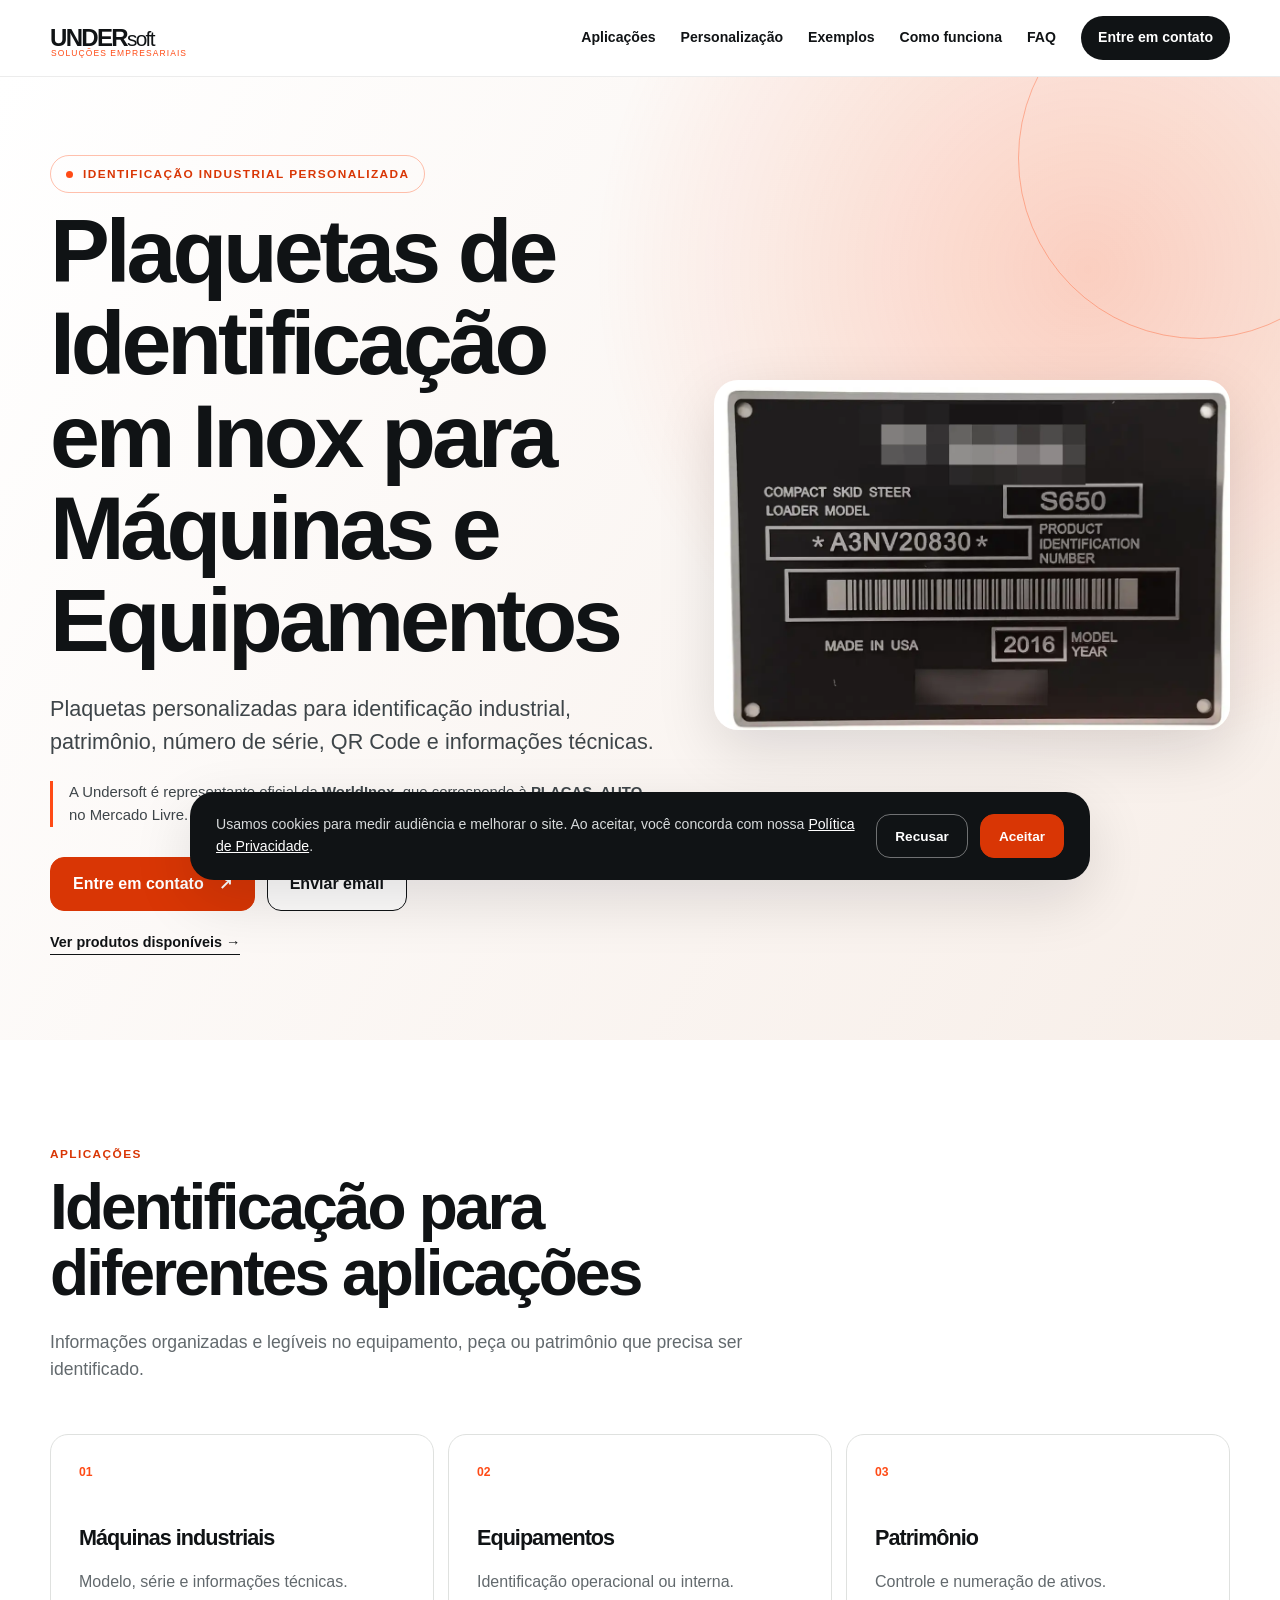
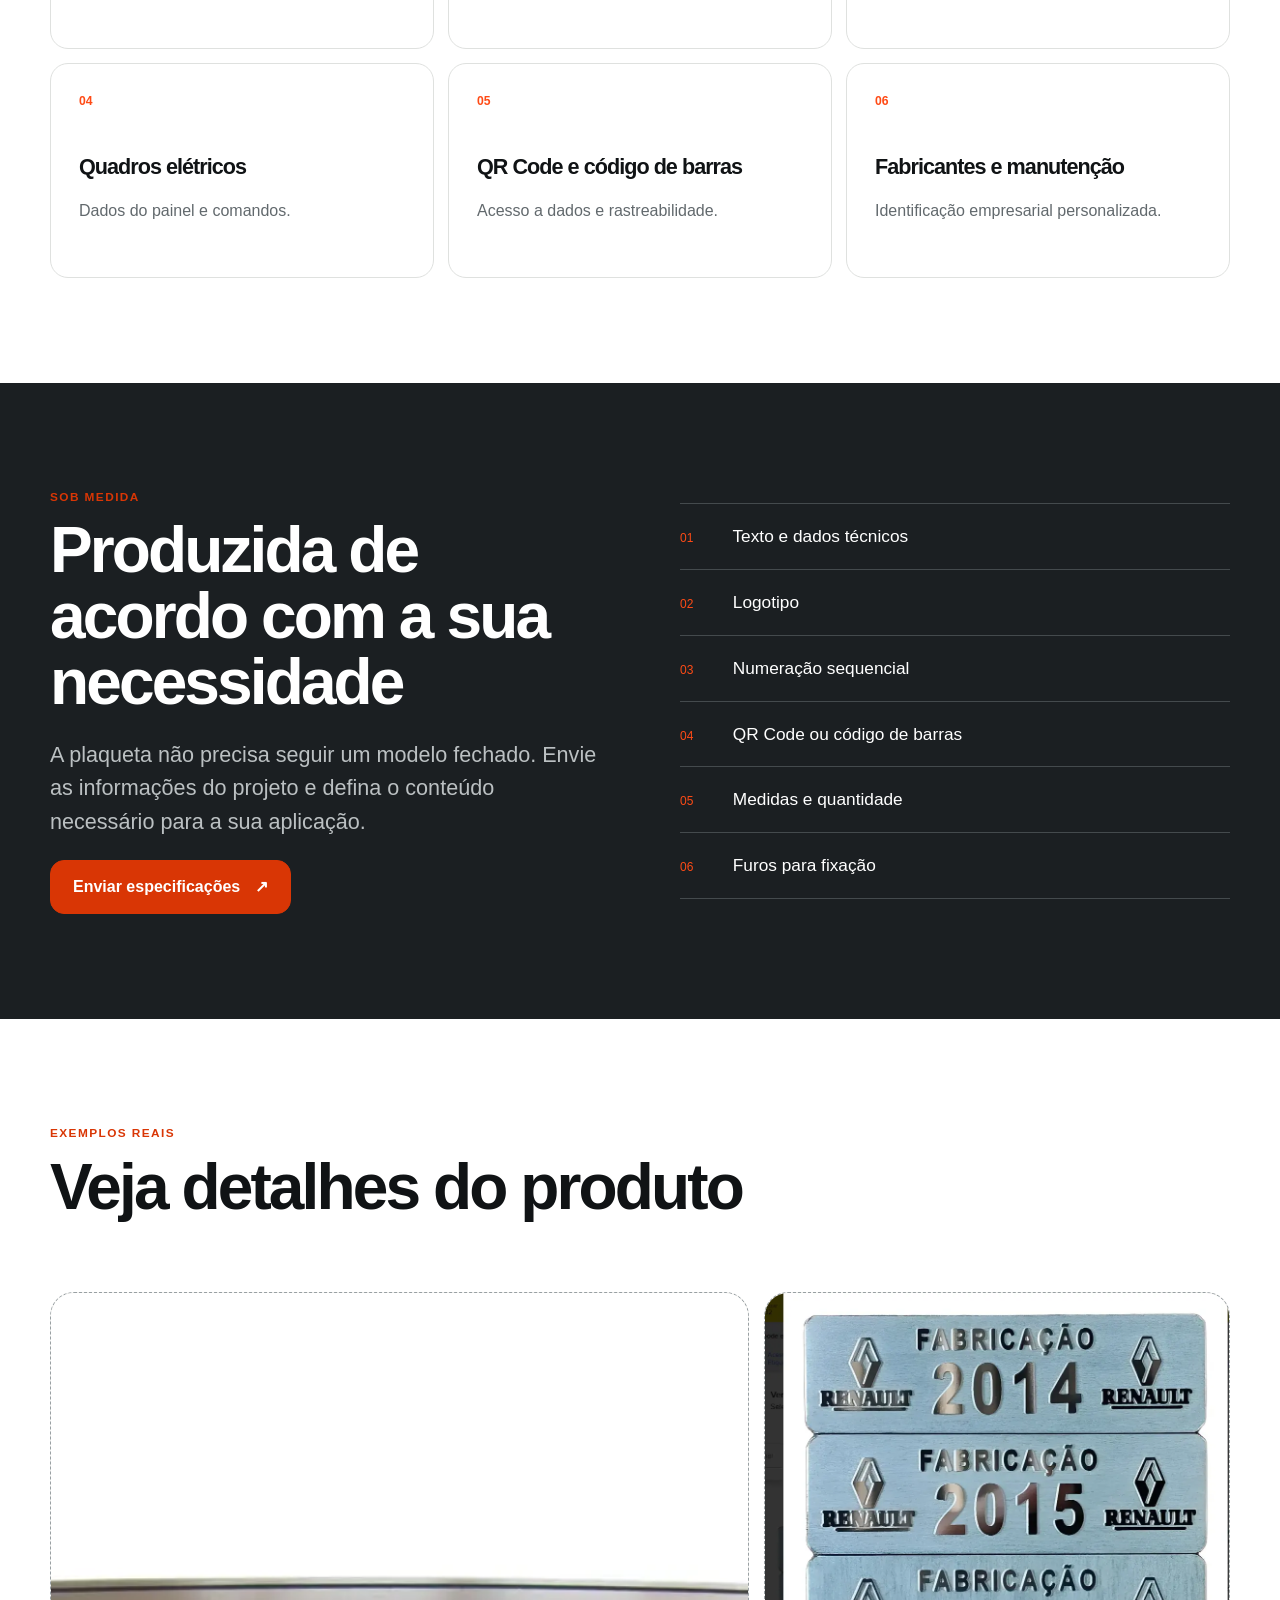
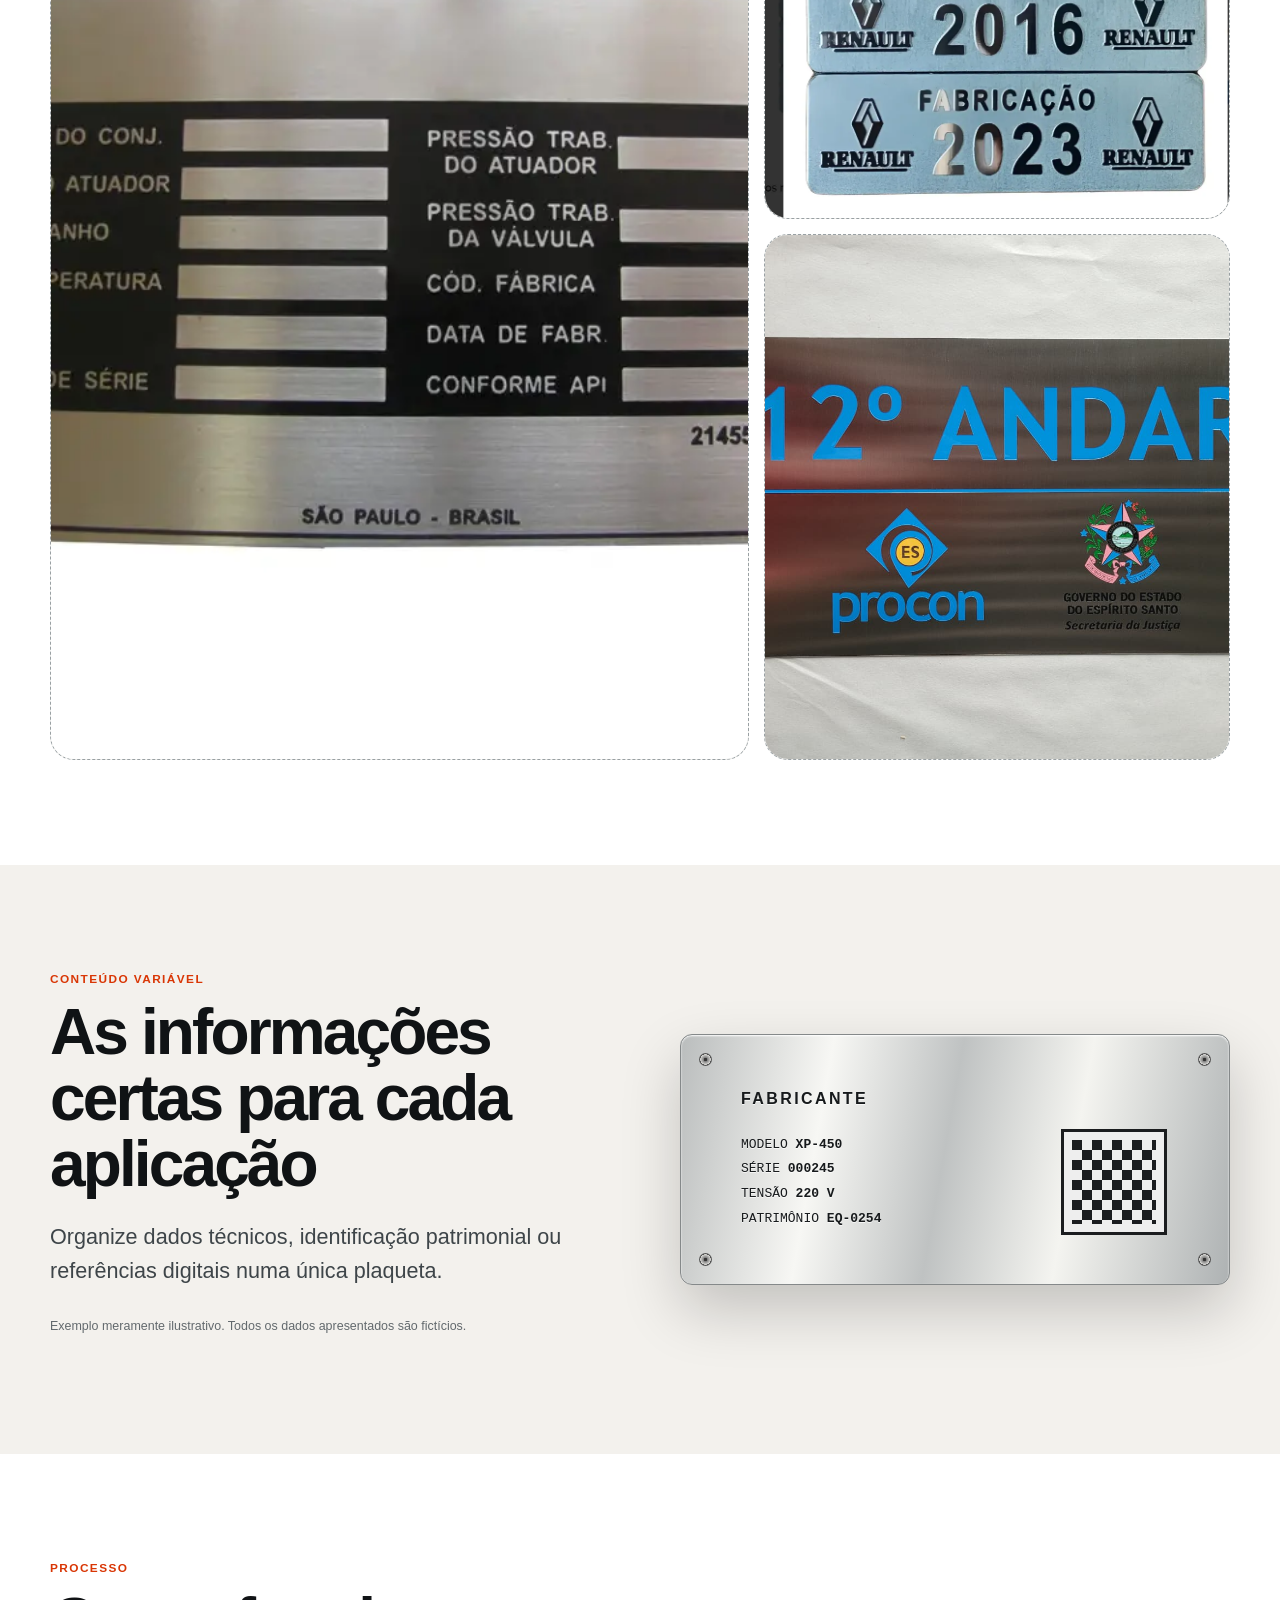
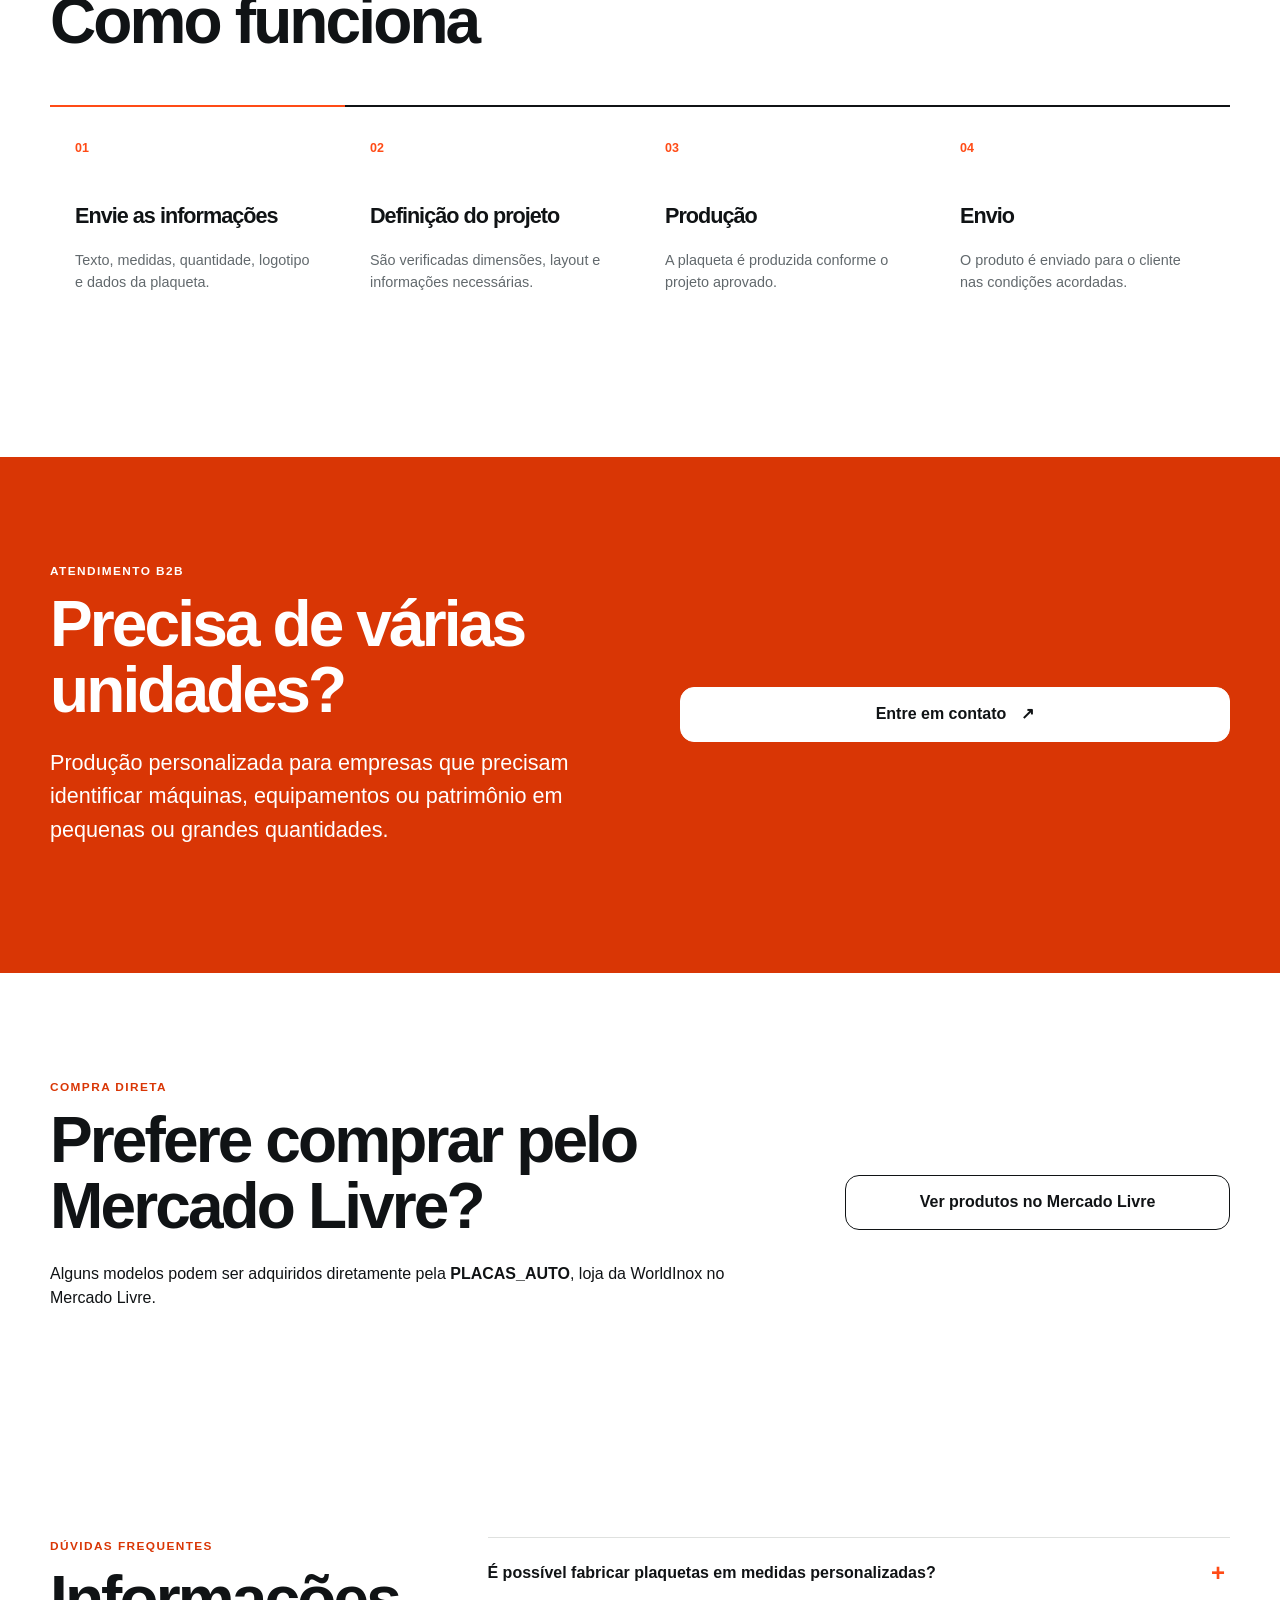
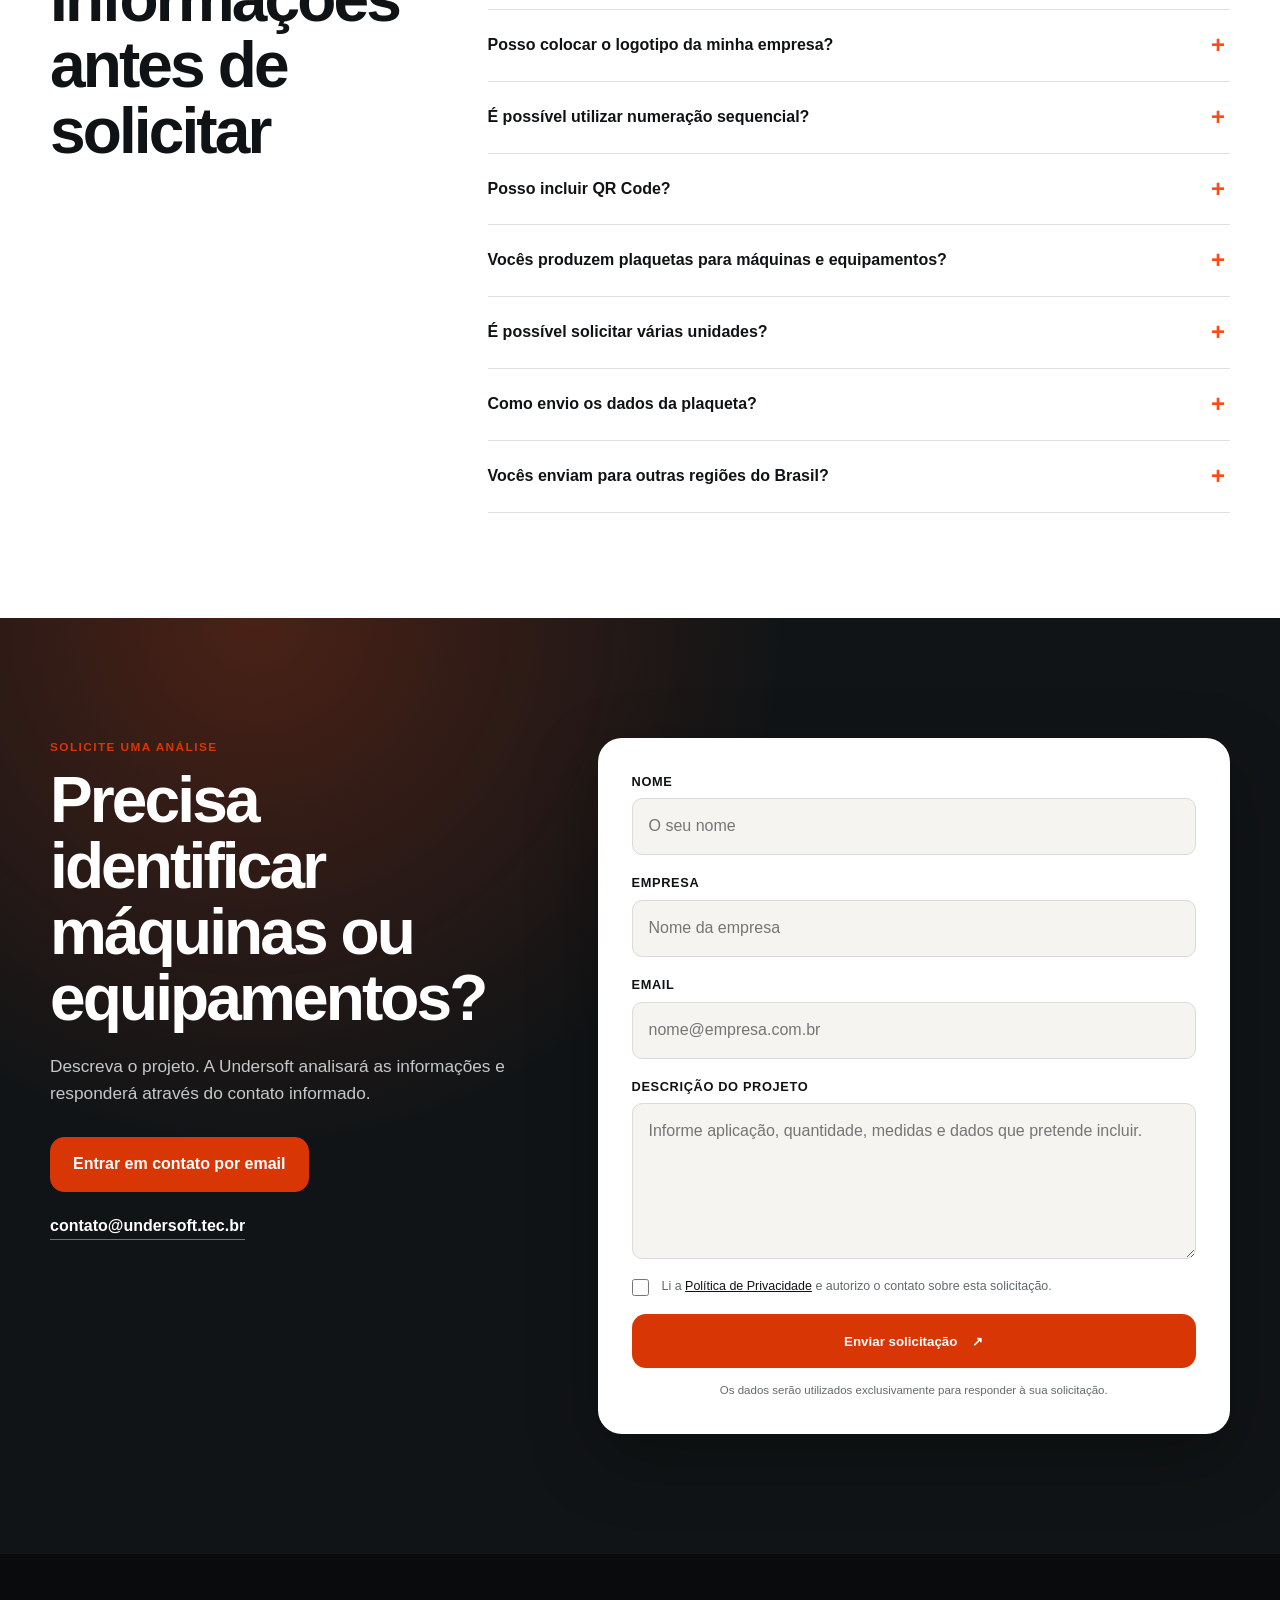
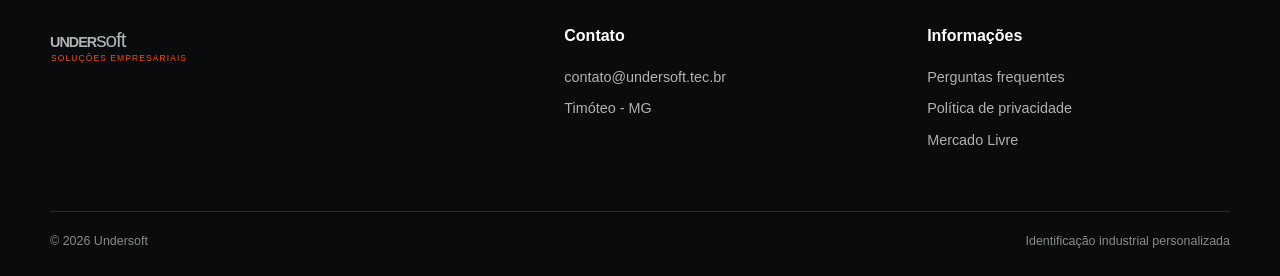
==== index.html @ 1262da09 "Banner de consentimento LGPD: GTM/GA4 so carregam apos aceite, sessao valida por 30 dias em localSto" ====
<!doctype html>
<html lang="pt-BR">
<head>
  <!-- Analytics/GTM carregados condicionalmente após consentimento — ver assets/js/consent.js -->
  <script src="assets/js/consent.js" defer></script>
  <meta charset="utf-8">
  <meta name="viewport" content="width=device-width, initial-scale=1">
  <link rel="icon" type="image/png" href="assets/img/favicon.png">
  <title>Plaquetas de Identificação em Inox para Máquinas e Equipamentos</title>
  <meta name="description" content="Plaquetas de identificação em inox personalizadas para máquinas, equipamentos, patrimônio, número de série, QR Code e informações técnicas. Entre em contato.">
  <meta name="robots" content="index,follow,max-image-preview:large">
  <link rel="canonical" href="https://www.undersoft.tec.br/">
  <meta property="og:type" content="website">
  <meta property="og:title" content="Plaquetas de Identificação em Inox para Máquinas e Equipamentos">
  <meta property="og:description" content="Identificação profissional para máquinas, equipamentos e patrimônio.">
  <meta property="og:image" content="https://www.undersoft.tec.br/assets/img/image6.webp">
  <meta property="og:url" content="https://www.undersoft.tec.br/">
  <meta name="twitter:card" content="summary_large_image">
  <meta name="twitter:title" content="Plaquetas de Identificação em Inox">
  <meta name="twitter:description" content="Plaquetas personalizadas para identificação industrial e patrimônio.">
  <meta name="twitter:image" content="https://www.undersoft.tec.br/assets/img/image6.webp">
  <link rel="stylesheet" href="assets/css/style.css">
 
  <script type="application/ld+json">
    {"@context":"https://schema.org","@type":"Service","name":"Plaquetas de identificação em inox personalizadas","description":"Produção personalizada de plaquetas de identificação para máquinas, equipamentos e patrimônio.","provider":{"@type":"Organization","name":"Undersoft","email":"contato@undersoft.tec.br","address":{"@type":"PostalAddress","addressLocality":"Timóteo","addressRegion":"MG","addressCountry":"BR"},"url":"https://www.undersoft.tec.br/"},"serviceType":"Identificação industrial personalizada"}
  </script>
  <script type="application/ld+json">
    {"@context":"https://schema.org","@type":"FAQPage","mainEntity":[{"@type":"Question","name":"É possível fabricar plaquetas em medidas personalizadas?","acceptedAnswer":{"@type":"Answer","text":"Sim. As medidas são definidas conforme a necessidade informada no projeto."}},{"@type":"Question","name":"Posso colocar o logotipo da minha empresa?","acceptedAnswer":{"@type":"Answer","text":"Sim. Envie o arquivo do logotipo junto com as demais informações para avaliação do layout."}},{"@type":"Question","name":"É possível utilizar numeração sequencial?","acceptedAnswer":{"@type":"Answer","text":"Sim. A numeração sequencial pode ser incluída conforme a relação de dados enviada."}},{"@type":"Question","name":"Posso incluir QR Code?","acceptedAnswer":{"@type":"Answer","text":"Sim. Envie o conteúdo ou endereço que deverá ser associado ao QR Code."}},{"@type":"Question","name":"Vocês produzem plaquetas para máquinas e equipamentos?","acceptedAnswer":{"@type":"Answer","text":"Sim. A página é dedicada a plaquetas em inox para máquinas, equipamentos, painéis e patrimônio."}},{"@type":"Question","name":"É possível solicitar várias unidades?","acceptedAnswer":{"@type":"Answer","text":"Sim. Informe a quantidade aproximada no formulário de contato."}},{"@type":"Question","name":"Como envio os dados que devem constar na plaqueta?","acceptedAnswer":{"@type":"Answer","text":"Os dados podem ser enviados pelo formulário ou diretamente por email."}},{"@type":"Question","name":"Vocês enviam para outras regiões do Brasil?","acceptedAnswer":{"@type":"Answer","text":"A disponibilidade e as condições de envio devem ser confirmadas durante o atendimento."}}]}
  </script>
</head>
<body>
  <a class="skip-link" href="#conteudo">Ir para o conteúdo</a>
  <header class="site-header">
    <div class="container nav-wrap">
      <a class="brand" href="#inicio" aria-label="Undersoft Industrial — início">
        <span>UNDER</span><b>soft</b><small>Soluções Empresariais</small>
      </a>
      <button class="menu-toggle" type="button" aria-expanded="false" aria-controls="menu">
        <span></span><span></span><span></span><i class="sr-only">Abrir menu</i>
      </button>
      <nav id="menu" aria-label="Navegação principal">
        <a href="#aplicacoes">Aplicações</a>
        <a href="#personalizacao">Personalização</a>
        <a href="#exemplos">Exemplos</a>
        <a href="#processo">Como funciona</a>
        <a href="#faq">FAQ</a>
        <a class="nav-cta js-contact" href="#contato">Entre em contato</a>
      </nav>
    </div>
  </header>

  <main id="conteudo">
    <section class="hero" id="inicio">
      <div class="container hero-grid">
        <div class="hero-copy">
          <p class="eyebrow"><i></i> Identificação industrial personalizada</p>
          <h1>Plaquetas de Identificação em Inox para Máquinas e Equipamentos</h1>
          <p class="lead">Plaquetas personalizadas para identificação industrial, patrimônio, número de série, QR Code e informações técnicas.</p>
          <p class="representation">A Undersoft é representante oficial da <strong>WorldInox</strong>, que corresponde à <strong>PLACAS_AUTO</strong> no Mercado Livre.</p>
          <div class="actions">
            <a class="button primary js-contact" href="#contato">Entre em contato <span>↗</span></a>
            <a class="button secondary js-email" href="mailto:contato@undersoft.tec.br">Enviar email</a>
          </div>
          <a class="text-link js-marketplace" href="https://lista.mercadolivre.com.br/_CustId_1618539763?item_id=MLB4008885831&amp;category_id=MLB22714&amp;seller_id=1618539763&amp;client=recoview-selleritems&amp;recos_listing=true#origin=pdp&amp;component=seller&amp;typeSeller=classic">Ver produtos disponíveis →</a>
        </div>
        <div class="hero-photo">
          <img
            src="assets/img/image8.webp"
            width="1127"
            height="764"
            alt="Plaqueta de identificação em inox industrial, com dados técnicos gravados"
            fetchpriority="high"
          >
        </div>
      </div>
    </section>

    <section class="section" id="aplicacoes">
      <div class="container">
        <div class="section-head">
          <p class="kicker">Aplicações</p>
          <h2>Identificação para diferentes aplicações</h2>
          <p>Informações organizadas e legíveis no equipamento, peça ou patrimônio que precisa ser identificado.</p>
        </div>
        <div class="card-grid applications">
          <article><b>01</b><h3>Máquinas industriais</h3><p>Modelo, série e informações técnicas.</p></article>
          <article><b>02</b><h3>Equipamentos</h3><p>Identificação operacional ou interna.</p></article>
          <article><b>03</b><h3>Patrimônio</h3><p>Controle e numeração de ativos.</p></article>
          <article><b>04</b><h3>Quadros elétricos</h3><p>Dados do painel e comandos.</p></article>
          <article><b>05</b><h3>QR Code e código de barras</h3><p>Acesso a dados e rastreabilidade.</p></article>
          <article><b>06</b><h3>Fabricantes e manutenção</h3><p>Identificação empresarial personalizada.</p></article>
        </div>
      </div>
    </section>

    <section class="section dark" id="personalizacao">
      <div class="container split">
        <div>
          <p class="kicker">Sob medida</p>
          <h2>Produzida de acordo com a sua necessidade</h2>
          <p class="large">A plaqueta não precisa seguir um modelo fechado. Envie as informações do projeto e defina o conteúdo necessário para a sua aplicação.</p>
          <a class="button primary js-contact" href="#contato">Enviar especificações <span>↗</span></a>
        </div>
        <ul class="spec-list">
          <li><span>01</span> Texto e dados técnicos</li>
          <li><span>02</span> Logotipo</li>
          <li><span>03</span> Numeração sequencial</li>
          <li><span>04</span> QR Code ou código de barras</li>
          <li><span>05</span> Medidas e quantidade</li>
          <li><span>06</span> Furos para fixação</li>
        </ul>
      </div>
    </section>

    <section class="section" id="exemplos">
      <div class="container">
        <div class="section-head row">
          <div><p class="kicker">Exemplos reais</p><h2>Veja detalhes do produto</h2></div>
        </div>
        <div class="gallery">
          <button class="photo-slot featured gallery-item" type="button">
            <img
              src="assets/img/image6.webp"
              width="800"
              height="800"
              alt="Plaqueta de identificação com campos técnicos: número de série, atuador, pressão e data de fabricação"
              loading="lazy"
            >
          </button>

          <div class="photo-slot gallery-item" type="button">
            <img
              src="assets/img/image7.webp"
              width="960"
              height="1085"
              alt="Plaquetas de identificação com numeração de ano de fabricação personalizada"
              loading="lazy"
            >
          </div>
          <div class="photo-slot gallery-item" type="button">
            <img
              src="assets/img/image11.jpeg"
              width="1280"
              height="960"
              alt="Plaqueta de identificação para andar e setor, com brasão institucional"
              loading="lazy"
            >
          </div>
            
        </div>
      </div>
    </section>

    <section class="section soft">
      <div class="container split example-wrap">
        <div>
          <p class="kicker">Conteúdo variável</p>
          <h2>As informações certas para cada aplicação</h2>
          <p class="large">Organize dados técnicos, identificação patrimonial ou referências digitais numa única plaqueta.</p>
          <p class="note">Exemplo meramente ilustrativo. Todos os dados apresentados são fictícios.</p>
        </div>
        <div class="nameplate" role="img" aria-label="Exemplo fictício de uma plaqueta de identificação">
          <i class="plate-screw a"></i><i class="plate-screw b"></i><i class="plate-screw c"></i><i class="plate-screw d"></i>
          <strong>FABRICANTE</strong>
          <div class="plate-grid">
            <p>MODELO <b>XP-450</b><br>SÉRIE <b>000245</b><br>TENSÃO <b>220 V</b><br>PATRIMÔNIO <b>EQ-0254</b></p>
            <div class="fake-qr" role="img" aria-label="Representação gráfica de QR Code fictício"></div>
          </div>
        </div>
      </div>
    </section>

    <section class="section" id="processo">
      <div class="container">
        <div class="section-head"><p class="kicker">Processo</p><h2>Como funciona</h2></div>
        <ol class="steps">
          <li><span>01</span><h3>Envie as informações</h3><p>Texto, medidas, quantidade, logotipo e dados da plaqueta.</p></li>
          <li><span>02</span><h3>Definição do projeto</h3><p>São verificadas dimensões, layout e informações necessárias.</p></li>
          <li><span>03</span><h3>Produção</h3><p>A plaqueta é produzida conforme o projeto aprovado.</p></li>
          <li><span>04</span><h3>Envio</h3><p>O produto é enviado para o cliente nas condições acordadas.</p></li>
        </ol>
      </div>
    </section>

    <section class="section quantity">
      <div class="container split">
        <div><p class="kicker">Atendimento B2B</p><h2>Precisa de várias unidades?</h2><p class="large">Produção personalizada para empresas que precisam identificar máquinas, equipamentos ou patrimônio em pequenas ou grandes quantidades.</p></div>
        <a class="button light js-contact" href="#contato">Entre em contato <span>↗</span></a>
      </div>
    </section>

    <section class="section marketplace">
      <div class="container split compact">
        <div><p class="kicker">Compra direta</p><h2>Prefere comprar pelo Mercado Livre?</h2><p>Alguns modelos podem ser adquiridos diretamente pela <strong>PLACAS_AUTO</strong>, loja da WorldInox no Mercado Livre.</p></div>
        <a class="button secondary js-marketplace" href="https://lista.mercadolivre.com.br/_CustId_1618539763?item_id=MLB4008885831&amp;category_id=MLB22714&amp;seller_id=1618539763&amp;client=recoview-selleritems&amp;recos_listing=true#origin=pdp&amp;component=seller&amp;typeSeller=classic">Ver produtos no Mercado Livre</a>
      </div>
    </section>

    <section class="section" id="faq">
      <div class="container faq-layout">
        <div><p class="kicker">Dúvidas frequentes</p><h2>Informações antes de solicitar</h2></div>
        <div class="accordion">
          <details><summary>É possível fabricar plaquetas em medidas personalizadas?</summary><p>Sim. As medidas são definidas conforme a necessidade informada no projeto.</p></details>
          <details><summary>Posso colocar o logotipo da minha empresa?</summary><p>Sim. Envie o arquivo do logotipo junto com as demais informações para avaliação do layout.</p></details>
          <details><summary>É possível utilizar numeração sequencial?</summary><p>Sim. A numeração sequencial pode ser incluída conforme a relação de dados enviada.</p></details>
          <details><summary>Posso incluir QR Code?</summary><p>Sim. Envie o conteúdo ou endereço que deverá ser associado ao QR Code.</p></details>
          <details><summary>Vocês produzem plaquetas para máquinas e equipamentos?</summary><p>Sim. A página é dedicada a plaquetas em inox para máquinas, equipamentos, painéis e patrimônio.</p></details>
          <details><summary>É possível solicitar várias unidades?</summary><p>Sim. Informe a quantidade aproximada no formulário de contato.</p></details>
          <details><summary>Como envio os dados da plaqueta?</summary><p>Os dados podem ser enviados pelo formulário ou diretamente por email.</p></details>
          <details><summary>Vocês enviam para outras regiões do Brasil?</summary><p>A disponibilidade e as condições de envio devem ser confirmadas durante o atendimento.</p></details>
        </div>
      </div>
    </section>

    <section class="final-cta" id="contato">
      <div class="container lead-grid">
        <div class="lead-copy">
          <p class="kicker">Solicite uma análise</p>
          <h2>Precisa identificar máquinas ou equipamentos?</h2>
          <p>Descreva o projeto. A Undersoft analisará as informações e responderá através do contato informado.</p>
          <div class="actions">
            <a class="button primary js-email" href="mailto:contato@undersoft.tec.br">Entrar em contato por email</a>
          </div>
          <a class="direct-email js-email" href="mailto:contato@undersoft.tec.br">contato@undersoft.tec.br</a>
        </div>

        <form id="leadForm" class="lead-form" action="https://formspree.io/f/mgawylbn" method="POST">

          <input type="hidden" name="subject" value="[PLAQUETAS INDUSTRIAIS] Novo lead">
          <input type="hidden" name="origem" value="Plaquetas Industriais">
          <input type="hidden" name="landing_page" value="industrial.undersoft.tec.br">
          <input type="hidden" name="_captcha" value="false"> 
          <input type="hidden" name="_subject" value="Nova lead - Plaquetas Industriais"> 

          <input class="honey" type="text" name="_gotcha" tabindex="-1" autocomplete="off" aria-label="Não preencha este campo">

          <div class="form-field">
            <label for="nome">Nome</label>
            <input id="nome" name="nome" type="text" autocomplete="name" required placeholder="O seu nome">
          </div>

          <div class="form-field">
            <label for="empresa">Empresa</label>
            <input id="empresa" name="empresa" type="text" autocomplete="organization" placeholder="Nome da empresa">
          </div>

          <div class="form-field">
            <label for="email">Email</label>
            <input id="email" name="email" type="email" autocomplete="email" required placeholder="nome@empresa.com.br">
          </div>

          <div class="form-field">
            <label for="descricao">Descrição do projeto</label>
            <textarea id="descricao" name="descricao" rows="5"  required placeholder="Informe aplicação, quantidade, medidas e dados que pretende incluir."></textarea>
          </div>

          <label class="privacy-check">
            <input type="checkbox" name="privacidade_confirmada" value="Sim"  required>

            <span>
              Li a
              <a href="pages/privacy.html">Política de Privacidade</a>
              e autorizo o contato sobre esta solicitação.
            </span>
          </label>

          <button id="leadSubmit" class="button primary form-submit" type="submit">
            Enviar solicitação
            <span>↗</span>
          </button>

          <p class="form-note">
            Os dados serão utilizados exclusivamente para responder à sua solicitação.
          </p>

        </form>

        <div id="successModal" class="success-modal" role="dialog" aria-modal="true" aria-labelledby="successModalTitle">
          <div class="success-modal-card">
            <div class="success-modal-icon">✓</div>
            <h2 id="successModalTitle">Enviado com sucesso</h2>
            <p>Recebemos a sua solicitação e entraremos em contacto consigo.</p>
            <button id="successModalOk" class="button primary" type="button">OK</button>
          </div>

        </div>

      </div>
    </section>
  </main>

  <footer>
    <div class="container footer-grid">
      <a class="brand inverse" href="#inicio"><span>UNDER</span><b>soft</b><small>Soluções Empresariais</small></a>
      <div><strong>Contato</strong><a class="js-email" href="mailto:contato@undersoft.tec.br">contato@undersoft.tec.br</a><span>Timóteo - MG</span></div>
      <div><strong>Informações</strong><a href="#faq">Perguntas frequentes</a><a href="pages/privacy.html">Política de privacidade</a><a class="js-marketplace" href="https://lista.mercadolivre.com.br/_CustId_1618539763?item_id=MLB4008885831&amp;category_id=MLB22714&amp;seller_id=1618539763&amp;client=recoview-selleritems&amp;recos_listing=true#origin=pdp&amp;component=seller&amp;typeSeller=classic">Mercado Livre</a></div>
    </div>
    <div class="container copyright"><span>© <span id="year"></span> Undersoft</span><span>Identificação industrial personalizada</span></div>
  </footer>

  <dialog class="lightbox" id="lightbox">
    <button
      class="lightbox-close"
      type="button"
      aria-label="Fechar imagem"
    >
      ×
    </button>

  <img class="lightbox-image" alt="">
</dialog>

  <div id="cookieBanner" class="cookie-banner" role="dialog" aria-live="polite" aria-label="Aviso de cookies">
    <p class="cookie-banner-text">
      Usamos cookies para medir audiência e melhorar o site. Ao aceitar, você concorda com nossa
      <a href="pages/privacy.html">Política de Privacidade</a>.
    </p>
    <div class="cookie-banner-actions">
      <button id="cookieReject" type="button" class="button secondary">Recusar</button>
      <button id="cookieAccept" type="button" class="button primary">Aceitar</button>
    </div>
  </div>

  <script src="assets/js/main.js" defer></script>
</body>
</html>
---- assets/css/style.css ----
/* industrial.undersoft — folha de estilos base*/

:root {
  --orange: #ff4b16;
  --orange-dark: #d93605;
  --ink: #101315;
  --graphite: #1b1f22;
  --muted: #62696d;
  --line: #dfe1df;
  --soft: #f3f1ed;
  --white: #fff;
  --radius: 24px;
  --shadow: 0 20px 60px rgba(10, 12, 14, .12);
}

.hero-photo {
  width: fit-content;
  max-width: 100%;
  min-height: 0 !important;
  height: auto;

  justify-self: center;
  align-self: center;

  padding: 0;
  overflow: hidden;
  line-height: 0;

  background: none;
  border: none;
  border-radius: 24px;
  box-shadow: var(--shadow);
}

.hero-photo img {
  display: block;
  width: auto;
  max-width: 100%;
  height: auto;
  object-fit: contain;
}

* { box-sizing: border-box; }
html { scroll-behavior: smooth; scroll-padding-top: 90px; }
body {
  margin: 0;
  color: var(--ink);
  background: var(--white);
  font-family: Inter, Arial, Helvetica, sans-serif;
  line-height: 1.55;
  -webkit-font-smoothing: antialiased;
}
a { color: inherit; text-decoration: none; }
button, a { touch-action: manipulation; }
h1, h2, h3, p { margin-top: 0; }
h1, h2, h3 { line-height: 1.03; letter-spacing: -.045em; }
h1 { max-width: 1000px; margin-bottom: 25px; font-size: clamp(2.6rem, 7vw, 5.9rem); }
h2 { margin-bottom: 22px; font-size: clamp(2.15rem, 5vw, 4.5rem); }
h3 { font-size: 1.35rem; }
.container { width: min(1180px, calc(100% - 40px)); margin-inline: auto; }
.skip-link { position: fixed; top: -80px; left: 15px; z-index: 100; padding: 12px 18px; color: #fff; background: var(--ink); }
.skip-link:focus { top: 15px; }
.sr-only { position: absolute; width: 1px; height: 1px; padding: 0; margin: -1px; overflow: hidden; clip: rect(0, 0, 0, 0); white-space: nowrap; border: 0; }

.site-header {
  position: sticky;
  top: 0;
  z-index: 50;
  background: rgba(255, 255, 255, .93);
  backdrop-filter: blur(16px);
  border-bottom: 1px solid rgba(17, 20, 22, .08);
}
.nav-wrap { min-height: 76px; display: flex; align-items: center; justify-content: space-between; }
.brand { position: relative; display: inline-flex; align-items: baseline; letter-spacing: -.07em; font-size: 1.5rem; }
.brand span { font-weight: 900; }
.brand b { font-size: 1.3rem; font-weight: 400; }
.brand small { position: absolute; top: 28px; left: 1px; color: var(--orange); font-size: .53rem; letter-spacing: .13em; text-transform: uppercase; white-space: nowrap; }
.site-header nav { display: flex; align-items: center; gap: 25px; font-size: .88rem; font-weight: 650; }
.nav-cta { padding: 11px 17px; color: #fff; background: var(--ink); border-radius: 999px; }
.menu-toggle { display: none; padding: 12px; background: transparent; border: 0; }
.menu-toggle span { display: block; width: 24px; height: 2px; margin: 5px; background: var(--ink); }

.hero {
  position: relative;
  overflow: hidden;
  padding: 78px 0 85px;
  background: radial-gradient(circle at 85% 20%, rgba(255, 75, 22, .22), transparent 37%), linear-gradient(120deg, #fff 0%, #f7eee8 100%);
}
.hero::before { content: ""; position: absolute; top: -100px; right: -100px; width: 360px; height: 360px; border: 1px solid rgba(255, 75, 22, .35); border-radius: 50%; }
.hero-grid { display: grid; grid-template-columns: 1.08fr .92fr; gap: 58px; align-items: center; }
.eyebrow, .kicker { color: var(--orange-dark); font-size: .74rem; font-weight: 750; letter-spacing: .12em; text-transform: uppercase; }
.eyebrow { display: inline-flex; align-items: center; gap: 10px; padding: 9px 15px; border: 1px solid rgba(255, 75, 22, .35); border-radius: 99px; }
.eyebrow i { width: 7px; height: 7px; background: var(--orange); border-radius: 50%; }
.lead, .large { max-width: 680px; color: #3e4549; font-size: clamp(1.08rem, 2vw, 1.35rem); }
.representation { max-width: 680px; margin: 22px 0 0; padding-left: 16px; color: #3e4549; font-size: .93rem; border-left: 3px solid var(--orange); }
.actions { display: flex; flex-wrap: wrap; gap: 12px; margin-top: 30px; }
.button {
  min-height: 54px;
  display: inline-flex;
  align-items: center;
  justify-content: center;
  gap: 15px;
  padding: 14px 22px;
  font-weight: 750;
  border: 1px solid var(--ink);
  border-radius: 14px;
  transition: .2s;
}
.button:hover { transform: translateY(-2px); box-shadow: 0 10px 30px rgba(17, 20, 22, .14); }
.button:focus-visible, a:focus-visible, summary:focus-visible, button:focus-visible { outline: 3px solid #ff9c7d; outline-offset: 3px; }
.button.primary { color: #fff; background: var(--orange-dark); border-color: var(--orange-dark); }
.button.secondary { background: rgba(255, 255, 255, .72); }
.text-link { display: inline-block; margin-top: 20px; font-size: .9rem; font-weight: 650; border-bottom: 1px solid; }

.photo-slot {
  min-height: 260px;
  display: flex;
  flex-direction: column;
  align-items: center;
  justify-content: center;
  color: #6f7679;
  text-align: center;
  background: repeating-linear-gradient(135deg, #f6f6f4, #f6f6f4 10px, #ededeb 10px, #ededeb 20px);
  border: 1px dashed #99a0a3;
  border-radius: var(--radius);
}
.photo-slot span { font-size: .75rem; font-weight: 800; letter-spacing: .16em; }
.photo-slot small { margin-top: 10px; font-family: monospace; }

.section { padding: 105px 0; }
.section-head { max-width: 760px; margin-bottom: 50px; }
.section-head > p:last-child { color: var(--muted); font-size: 1.1rem; }
.section-head.row { max-width: none; display: grid; grid-template-columns: 1fr .6fr; align-items: end; gap: 40px; }
.card-grid { display: grid; grid-template-columns: repeat(3, 1fr); gap: 14px; }
.card-grid article { min-height: 215px; padding: 28px; background: #fff; border: 1px solid var(--line); border-radius: 18px; transition: .2s; }
.card-grid article:hover { border-color: var(--orange); transform: translateY(-4px); }
.card-grid article > b { display: block; margin-bottom: 45px; color: var(--orange); font-size: .76rem; }
.card-grid article p { margin: 0; color: var(--muted); }
.dark { color: #fff; background: var(--graphite); }
.dark .large { color: #bbc0c2; }
.split { display: grid; grid-template-columns: 1fr 1fr; gap: 80px; align-items: center; }
.spec-list { padding: 0; margin: 0; list-style: none; border-top: 1px solid #444a4d; }
.spec-list li { padding: 19px 0; font-size: 1.08rem; border-bottom: 1px solid #444a4d; }
.spec-list span { width: 48px; display: inline-block; color: var(--orange); font-size: .75rem; }

.gallery { display: grid; grid-template-columns: 1.5fr 1fr; grid-template-rows: 1fr 1fr; gap: 15px; }
.gallery .featured { grid-row: 1 / 3; min-height: 570px; }
.soft { background: var(--soft); }
.example-wrap { align-items: center; }
.note { margin-top: 30px; color: var(--muted); font-size: .78rem; }
.nameplate {
  position: relative;
  padding: 52px 60px;
  color: #171a1c;
  background: linear-gradient(100deg, #babdbd, #f7f7f4 26%, #bfc2c2 48%, #f4f4f0 70%, #aeb2b3);
  border: 1px solid #85898a;
  border-radius: 12px;
  box-shadow: 0 25px 60px rgba(0, 0, 0, .2), inset 0 1px 2px #fff;
  text-shadow: 0 1px rgba(255, 255, 255, .7);
}
.nameplate strong { letter-spacing: .15em; }
.plate-grid { display: grid; grid-template-columns: 1fr 105px; gap: 20px; align-items: center; margin-top: 20px; }
.plate-grid p { margin: 0; font-family: monospace; line-height: 1.9; }
.fake-qr { width: 100px; aspect-ratio: 1; background: conic-gradient(from 90deg, #1b1d1f 25%, #eee 0 50%, #1b1d1f 0 75%, #eee 0); background-size: 20px 20px; border: 8px solid #eee; outline: 3px solid #1b1d1f; }
.plate-screw { position: absolute; width: 13px; height: 13px; background: radial-gradient(circle, #333 15%, #777 18%, #d4d4d1 55%, #555 58%); border-radius: 50%; }
.plate-screw.a { top: 18px; left: 18px; }
.plate-screw.b { top: 18px; right: 18px; }
.plate-screw.c { bottom: 18px; left: 18px; }
.plate-screw.d { right: 18px; bottom: 18px; }

.steps { display: grid; grid-template-columns: repeat(4, 1fr); gap: 0; padding: 0; list-style: none; }
.steps li { padding: 28px 25px; border-top: 2px solid var(--ink); }
.steps li:first-child { border-color: var(--orange); }
.steps span { color: var(--orange); font-size: .78rem; font-weight: 800; }
.steps h3 { margin-top: 45px; }
.steps p { color: var(--muted); font-size: .9rem; }
.quantity { color: #fff; background: var(--orange-dark); }
.quantity .kicker, .quantity .large { color: #fff; }
.button.light { color: var(--ink); background: #fff; border-color: #fff; }
.compact { grid-template-columns: 1.3fr .7fr; }
.faq-layout { display: grid; grid-template-columns: .65fr 1.35fr; gap: 80px; }
.accordion details { border-top: 1px solid var(--line); }
.accordion details:last-child { border-bottom: 1px solid var(--line); }
summary { position: relative; padding: 23px 40px 23px 0; font-weight: 750; list-style: none; cursor: pointer; }
summary::-webkit-details-marker { display: none; }
summary::after { content: "+"; position: absolute; top: 16px; right: 5px; color: var(--orange); font-size: 1.5rem; }
.accordion details[open] summary::after { content: "−"; }
.accordion details p { padding: 0 45px 22px 0; color: var(--muted); }

.final-cta { padding: 120px 0; color: #fff; background: radial-gradient(circle at 20% 0, rgba(255, 75, 22, .24), transparent 38%), #111416; }
.final-cta p:not(.kicker) { color: #c4c8c9; font-size: 1.08rem; }
.center { justify-content: center; }
.lead-grid { display: grid; grid-template-columns: .85fr 1.15fr; gap: 80px; align-items: start; }
.lead-copy { position: sticky; top: 120px; }
.lead-copy .actions { margin-bottom: 22px; }
.direct-email { display: inline-block; color: #fff; font-weight: 700; border-bottom: 1px solid rgba(255, 255, 255, .4); }
.lead-form { display: grid; gap: 18px; padding: 34px; color: var(--ink); background: #fff; border-radius: var(--radius); box-shadow: 0 24px 70px rgba(0, 0, 0, .3); }
.form-field { display: grid; gap: 7px; }
.form-field label { font-size: .8rem; font-weight: 800; letter-spacing: .05em; text-transform: uppercase; }
.form-field input, .form-field textarea {
  width: 100%;
  padding: 15px 16px;
  color: var(--ink);
  font: inherit;
  background: #f5f4f1;
  border: 1px solid #d9dbd9;
  border-radius: 10px;
  outline: none;
  transition: .2s;
}
.form-field textarea { min-height: 145px; resize: vertical; }
.form-field input:focus, .form-field textarea:focus { background: #fff; border-color: var(--orange); box-shadow: 0 0 0 3px rgba(255, 75, 22, .14); }
.privacy-check { display: grid; grid-template-columns: 20px 1fr; gap: 10px; align-items: start; color: var(--muted); font-size: .78rem; line-height: 1.45; }
.privacy-check input { width: 17px; height: 17px; margin: 2px 0 0; accent-color: var(--orange); }
.privacy-check a { color: var(--ink); text-decoration: underline; }
.form-submit { width: 100%; border: 0; cursor: pointer; }
.form-note { margin: -4px 0 0 !important; color: var(--muted) !important; font-size: .72rem !important; text-align: center; }
.honey { position: absolute !important; left: -9999px !important; opacity: 0 !important; pointer-events: none !important; }
footer { padding: 70px 0 25px; color: #fff; background: #090b0c; }
.footer-grid { display: grid; grid-template-columns: 1.5fr 1fr 1fr; gap: 60px; }
.footer-grid > div { display: flex; flex-direction: column; gap: 9px; }
.footer-grid strong { margin-bottom: 8px; }
.footer-grid a, .footer-grid span { color: #aeb3b5; font-size: .9rem; }
.inverse small { color: var(--orange); }
.copyright { display: flex; justify-content: space-between; margin-top: 60px; padding-top: 20px; color: #868c8f; font-size: .78rem; border-top: 1px solid #282c2e; }

@media (max-width: 900px) {
  .site-header nav { position: absolute; top: 76px; right: 0; left: 0; display: none; flex-direction: column; align-items: stretch; padding: 20px; background: #fff; border-bottom: 1px solid var(--line); }
  .site-header nav.open { display: flex; }
  .menu-toggle { display: block; }
  .hero-grid, .split, .faq-layout, .lead-grid { grid-template-columns: 1fr; }
  .hero-grid { gap: 40px; }
  .hero-photo { min-height: 360px; }
  .card-grid { grid-template-columns: repeat(2, 1fr); }
  .section-head.row { grid-template-columns: 1fr; }
  .steps { grid-template-columns: repeat(2, 1fr); }
  .gallery .featured { min-height: 420px; }
  .compact { gap: 35px; }
  .lead-copy { position: static; }
}

@media (max-width: 600px) {
  .container { width: min(calc(100% - 28px), 1180px); }
  h1 { font-size: 2.55rem; }
  .hero { padding: 50px 0 60px; }
  .section { padding: 75px 0; }
  .card-grid { grid-template-columns: 1fr; }
  .card-grid article { min-height: 175px; }
  .card-grid article > b { margin-bottom: 25px; }
  .gallery { grid-template-columns: 1fr; grid-template-rows: auto; }
  .gallery .featured { grid-row: auto; min-height: 330px; }
  .gallery .photo-slot { min-height: 230px; }
  .steps { grid-template-columns: 1fr; }
  .steps h3 { margin-top: 25px; }
  .section-head { margin-bottom: 35px; }
  .split, .faq-layout { gap: 45px; }
  .nameplate { padding: 45px 35px; }
  .plate-grid { grid-template-columns: 1fr 75px; }
  .fake-qr { width: 70px; }
  .footer-grid { grid-template-columns: 1fr; gap: 35px; }
  .copyright { flex-direction: column; gap: 8px; }
  .actions .button, .quantity .button { width: 100%; }
  .lead-form { padding: 24px 18px; }
  .hero-photo { min-height: 310px; }
}

@media (prefers-reduced-motion: reduce) {
  html { scroll-behavior: auto; }
  *, *::before, *::after { transition-duration: .01ms !important; }
}

@media (max-width: 600px) {
  .gallery {
    grid-template-columns: 1fr;
    grid-template-rows: 360px 240px 240px;
  }

  .gallery .featured {
    grid-row: auto;
  }
}

.gallery-item {
  padding: 0;
  overflow: hidden;
  cursor: zoom-in;
  appearance: none;
}

.gallery-item img {
  display: block;
  width: 100%;
  height: 100%;
  object-fit: cover;
  object-position: center;
  transition: transform 0.25s ease;
}

.gallery-item:hover img {
  transform: scale(1.03);
}

.lightbox {
  width: 100vw;
  max-width: none;
  height: 100vh;
  max-height: none;
  padding: 40px;
  margin: 0;

  background: rgba(0, 0, 0, 0.92);
  border: none;
}

.lightbox[open] {
  display: flex;
  align-items: center;
  justify-content: center;
}

.lightbox::backdrop {
  background: rgba(0, 0, 0, 0.92);
}

.lightbox-image {
  display: block;
  width: auto;
  max-width: 95%;
  height: auto;
  max-height: 92vh;
  object-fit: contain;
}

.lightbox-close {
  position: fixed;
  top: 18px;
  right: 25px;
  z-index: 2;

  width: 48px;
  height: 48px;
  padding: 0;

  color: #fff;
  font-size: 38px;
  line-height: 1;
  cursor: pointer;

  background: rgba(255, 255, 255, 0.12);
  border: 1px solid rgba(255, 255, 255, 0.35);
  border-radius: 50%;
}

.lightbox-close:hover {
  background: var(--orange);
}

@media (max-width: 600px) {
  .lightbox {
    padding: 15px;
  }

  .lightbox-image {
    max-width: 100%;
    max-height: 88vh;
  }
}

/* POPUP DE SUCESSO */
.success-modal {
  position: fixed;
  inset: 0;
  z-index: 9999;

  display: flex;
  align-items: center;
  justify-content: center;

  padding: 24px;

  background: rgba(0, 0, 0, 0.65);
  backdrop-filter: blur(8px);
  -webkit-backdrop-filter: blur(8px);

  opacity: 0;
  visibility: hidden;

  transition:
    opacity 0.25s ease,
    visibility 0.25s ease;
}

.success-modal.active {
  opacity: 1;
  visibility: visible;
}

.success-modal-card {
  width: 100%;
  max-width: 430px;

  padding: 42px 36px;

  text-align: center;

  background: var(--surface, #111);
  color: #fff;

  border: 1px solid rgba(255, 255, 255, 0.12);
  border-radius: 20px;

  box-shadow:
    0 30px 80px rgba(0, 0, 0, 0.45);

  transform: translateY(20px) scale(0.96);

  transition: transform 0.25s ease;
}

.success-modal.active .success-modal-card {
  transform: translateY(0) scale(1);
}

.success-modal-icon {
  width: 68px;
  height: 68px;

  display: flex;
  align-items: center;
  justify-content: center;

  margin: 0 auto 22px;

  border-radius: 50%;

  background: var(--primary, #ff6a00);
  color: #fff;

  font-size: 34px;
  font-weight: 700;
}

.success-modal-card h2 {
  margin: 0 0 12px;

  font-size: 26px;
  line-height: 1.2;
}

.success-modal-card p {
  margin: 0 0 28px;

  opacity: 0.75;
  line-height: 1.6;
}

.success-modal-card .button {
  min-width: 140px;
}

body.modal-open {
  overflow: hidden;
}
/* COOKIE BANNER (LGPD) */
.cookie-banner {
  position: fixed;
  left: 20px;
  right: 20px;
  bottom: -220px;
  z-index: 9998;

  display: flex;
  flex-wrap: wrap;
  align-items: center;
  justify-content: space-between;
  gap: 20px;

  max-width: 900px;
  margin: 0 auto;
  padding: 22px 26px;

  color: #fff;
  background: var(--ink);
  border-radius: var(--radius);
  box-shadow: var(--shadow);

  transition: bottom .35s ease;
}
.cookie-banner.active { bottom: 20px; }
.cookie-banner-text { flex: 1 1 320px; margin: 0; color: #d7dadb; font-size: .88rem; }
.cookie-banner-text a { color: #fff; text-decoration: underline; }
.cookie-banner-actions { display: flex; flex: 0 0 auto; gap: 12px; }
.cookie-banner .button { min-height: 44px; padding: 10px 18px; font-size: .85rem; }
.cookie-banner .button.secondary { color: #fff; background: transparent; border-color: rgba(255, 255, 255, .4); }

@media (max-width: 600px) {
  .cookie-banner { left: 12px; right: 12px; flex-direction: column; align-items: stretch; padding: 20px; }
  .cookie-banner-actions .button { flex: 1; }
}
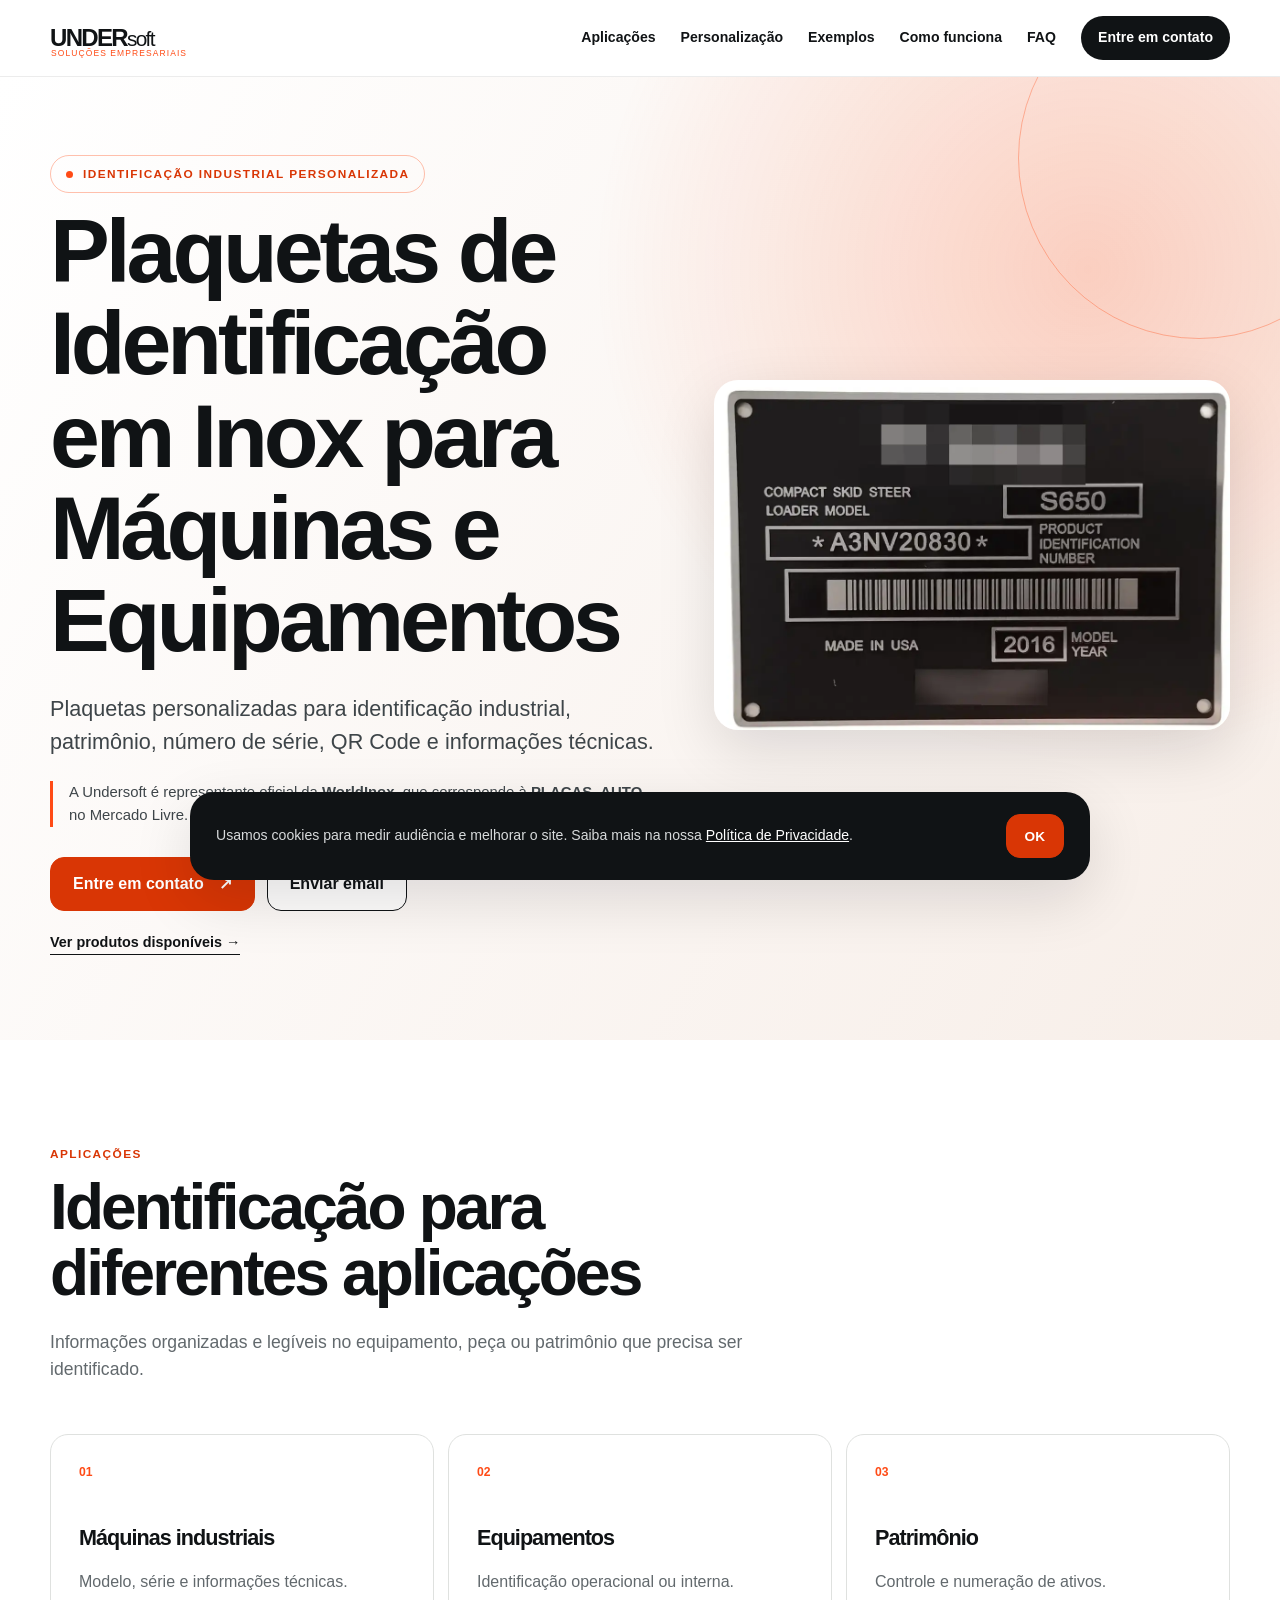
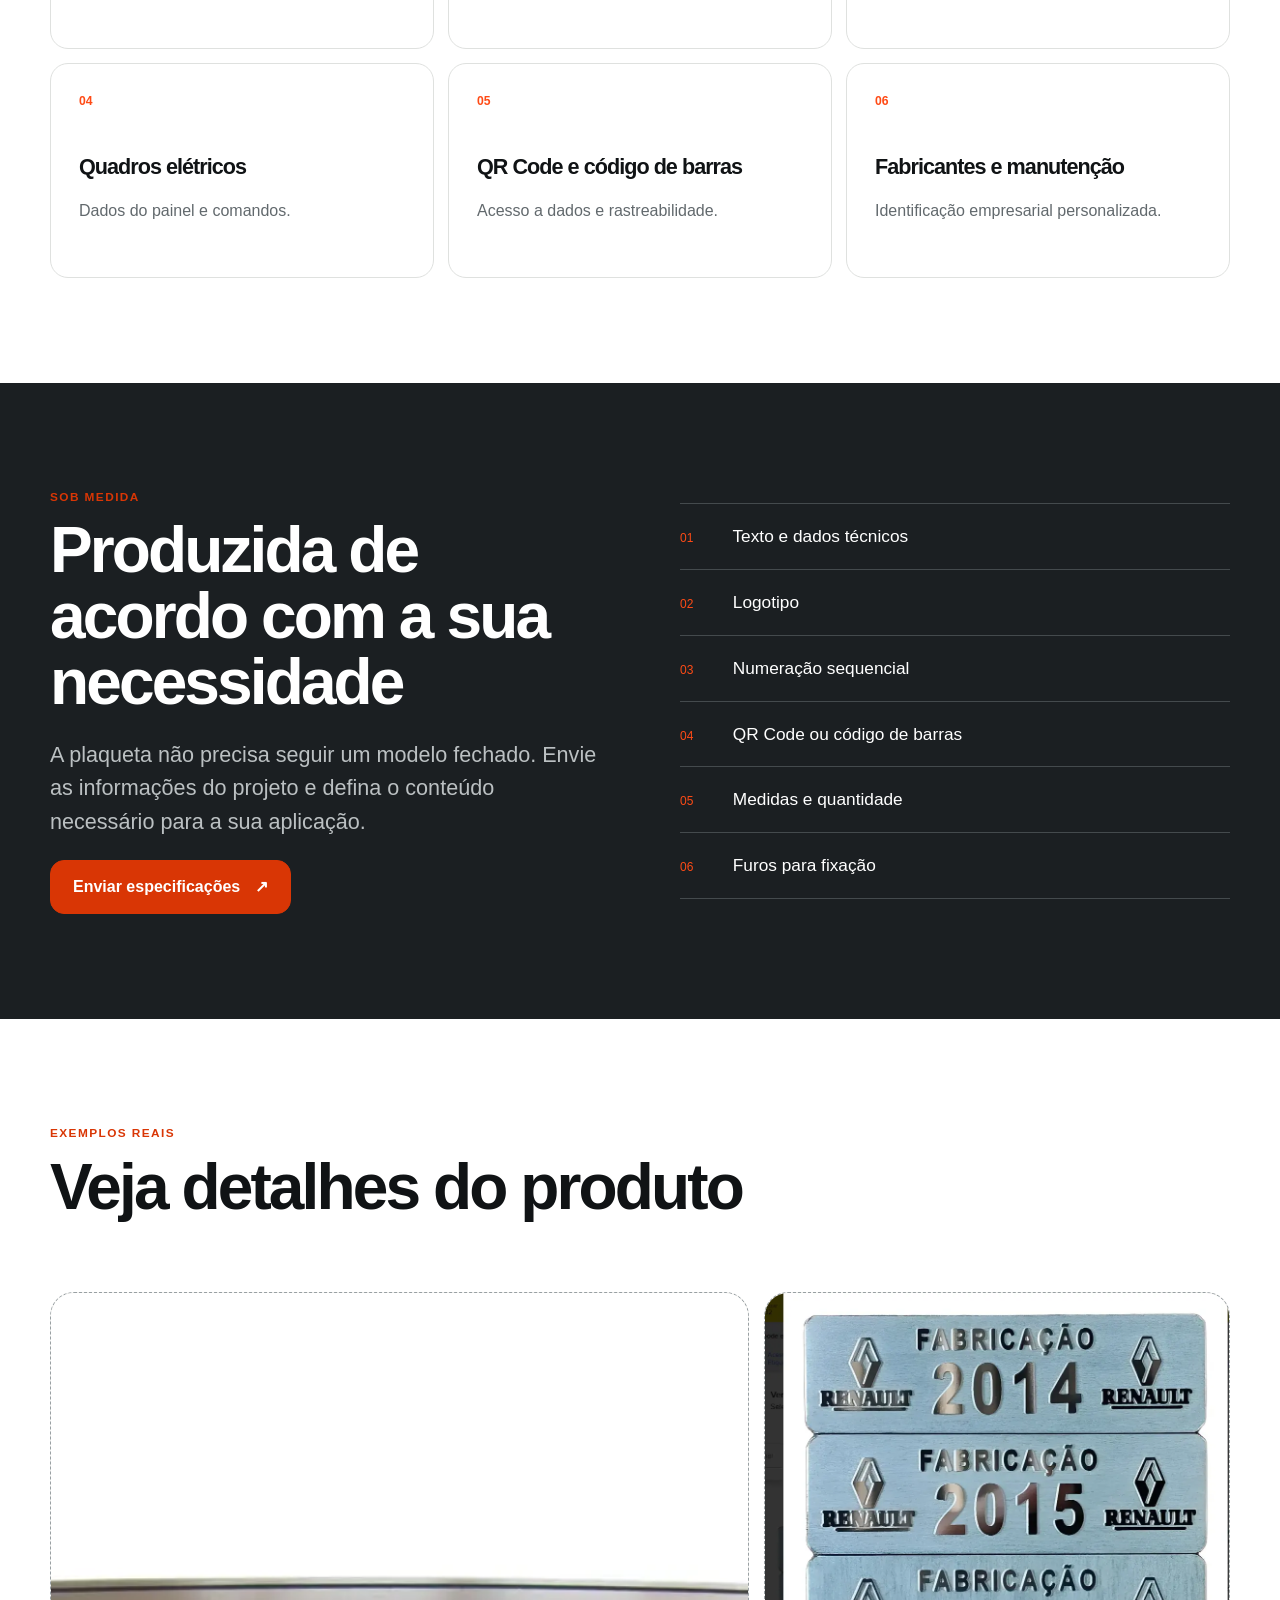
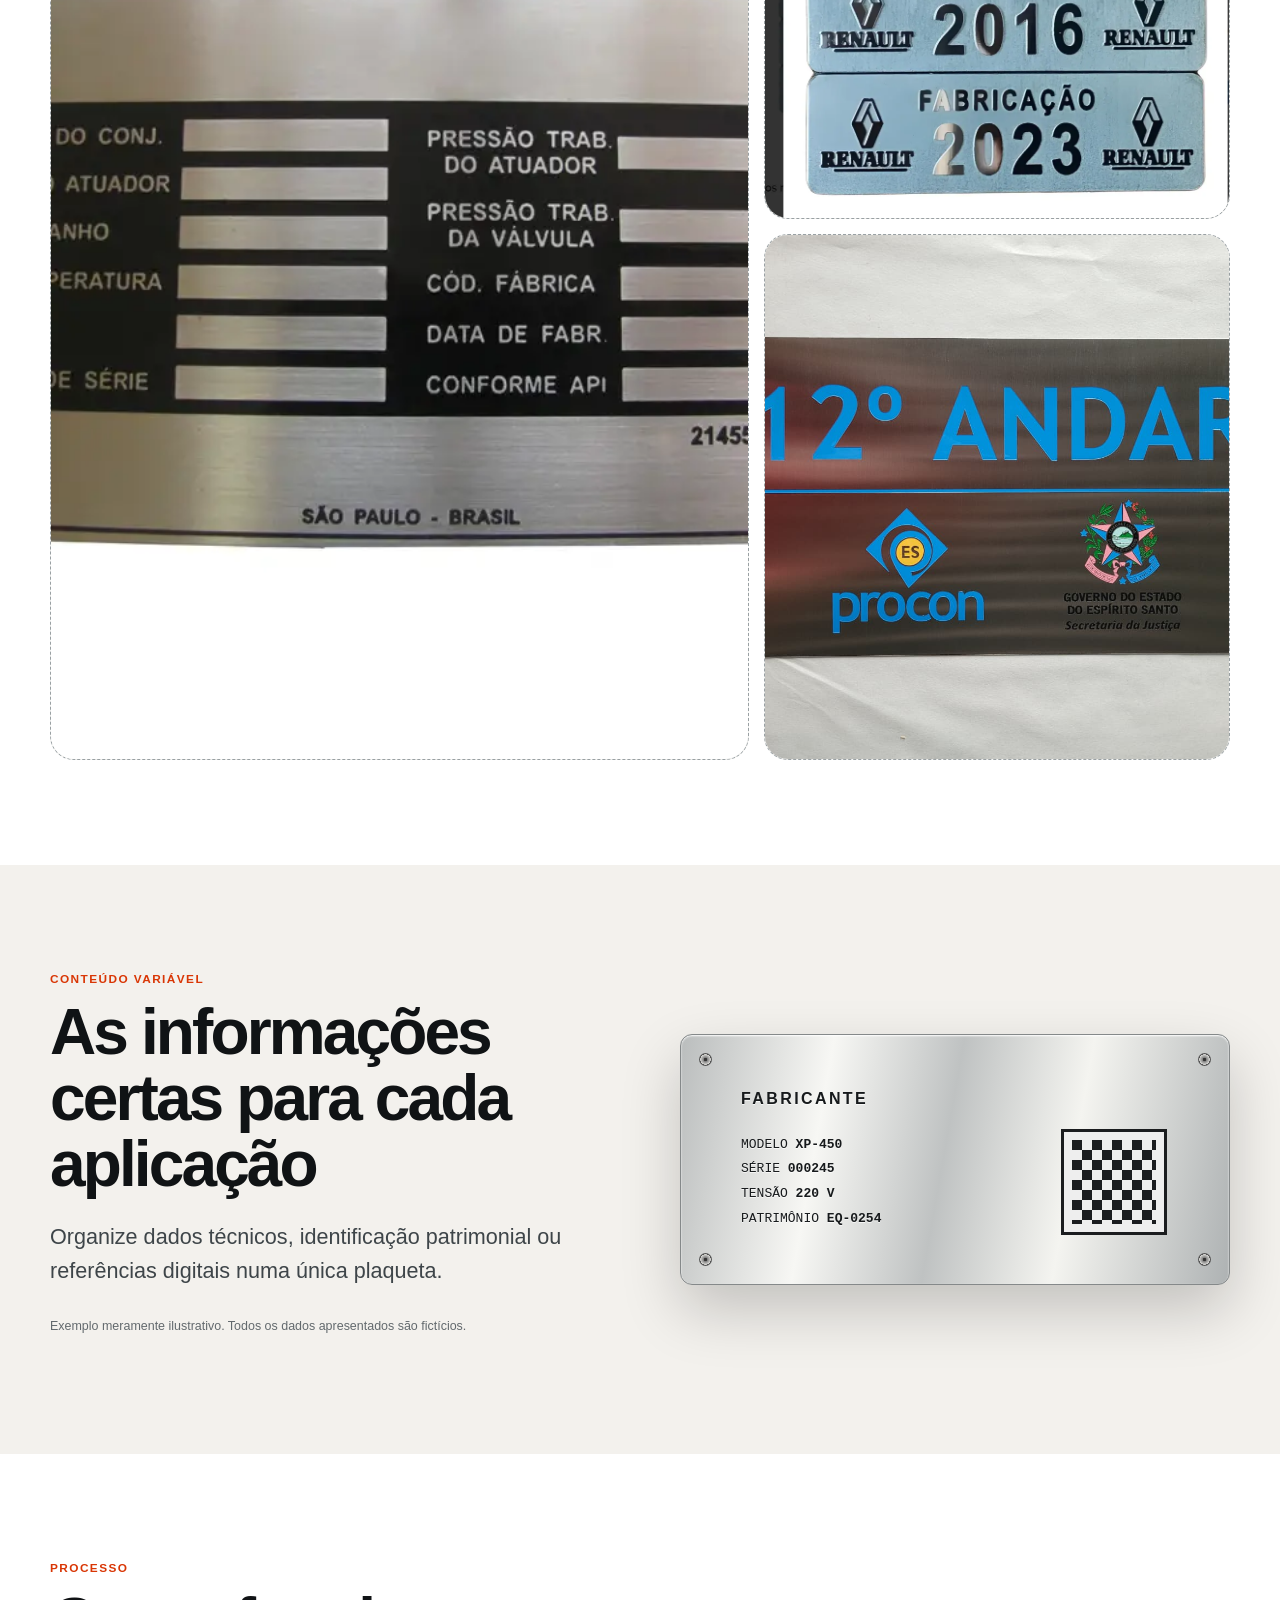
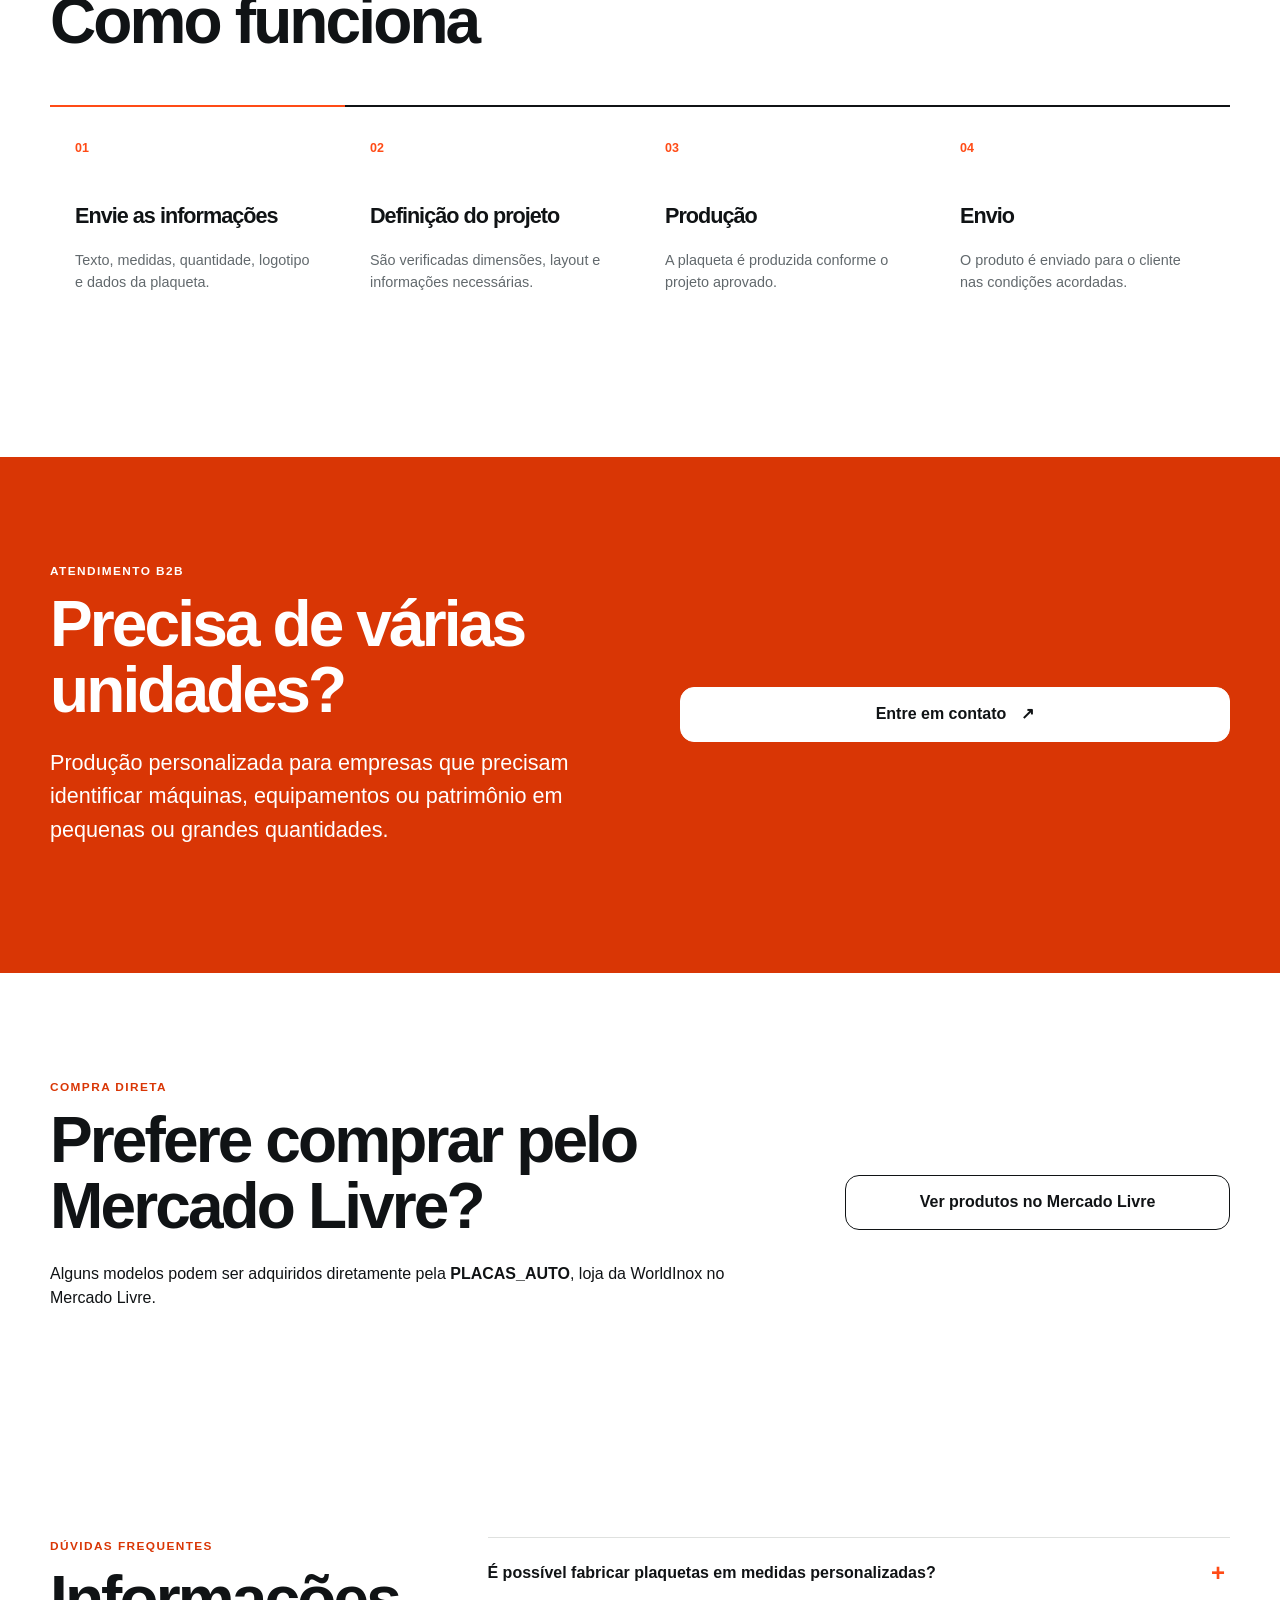
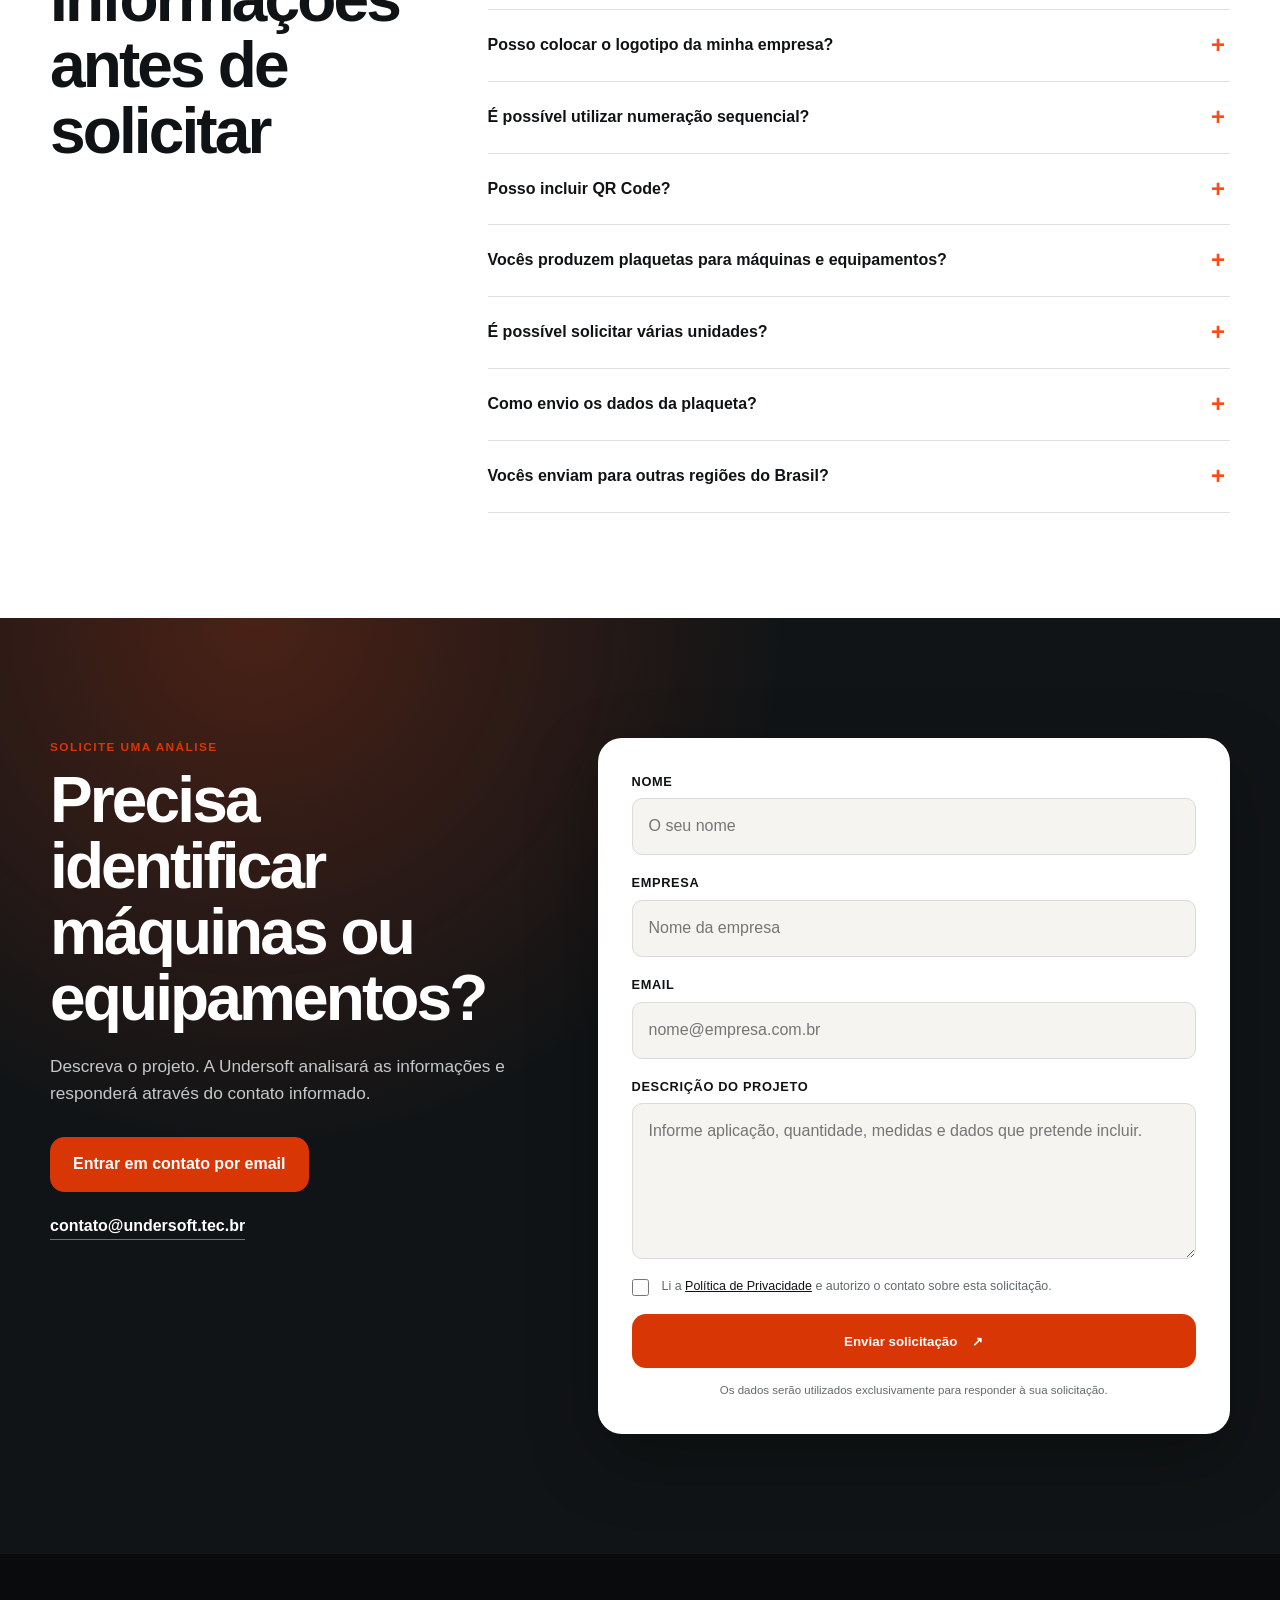
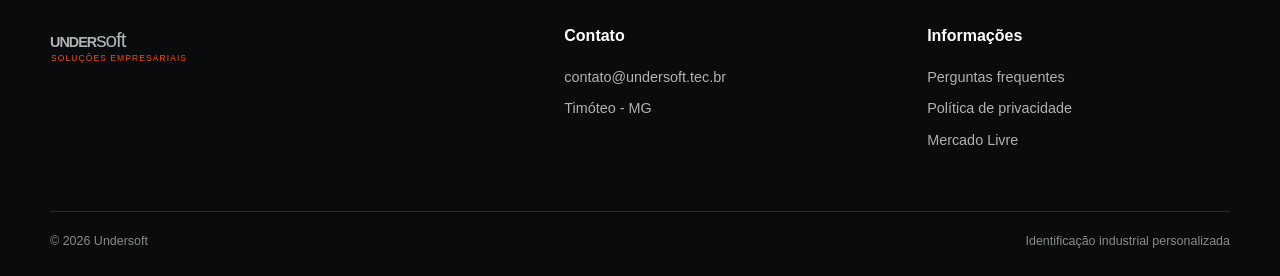
==== commit bf69ff17: "Simplifica banner de cookies para informativo com botao OK unico, sem opcao de recusa" ====
--- a/index.html
+++ b/index.html
@@ -312,12 +312,11 @@
 
   <div id="cookieBanner" class="cookie-banner" role="dialog" aria-live="polite" aria-label="Aviso de cookies">
     <p class="cookie-banner-text">
-      Usamos cookies para medir audiência e melhorar o site. Ao aceitar, você concorda com nossa
+      Usamos cookies para medir audiência e melhorar o site. Saiba mais na nossa
       <a href="pages/privacy.html">Política de Privacidade</a>.
     </p>
     <div class="cookie-banner-actions">
-      <button id="cookieReject" type="button" class="button secondary">Recusar</button>
-      <button id="cookieAccept" type="button" class="button primary">Aceitar</button>
+      <button id="cookieAccept" type="button" class="button primary">OK</button>
     </div>
   </div>
 
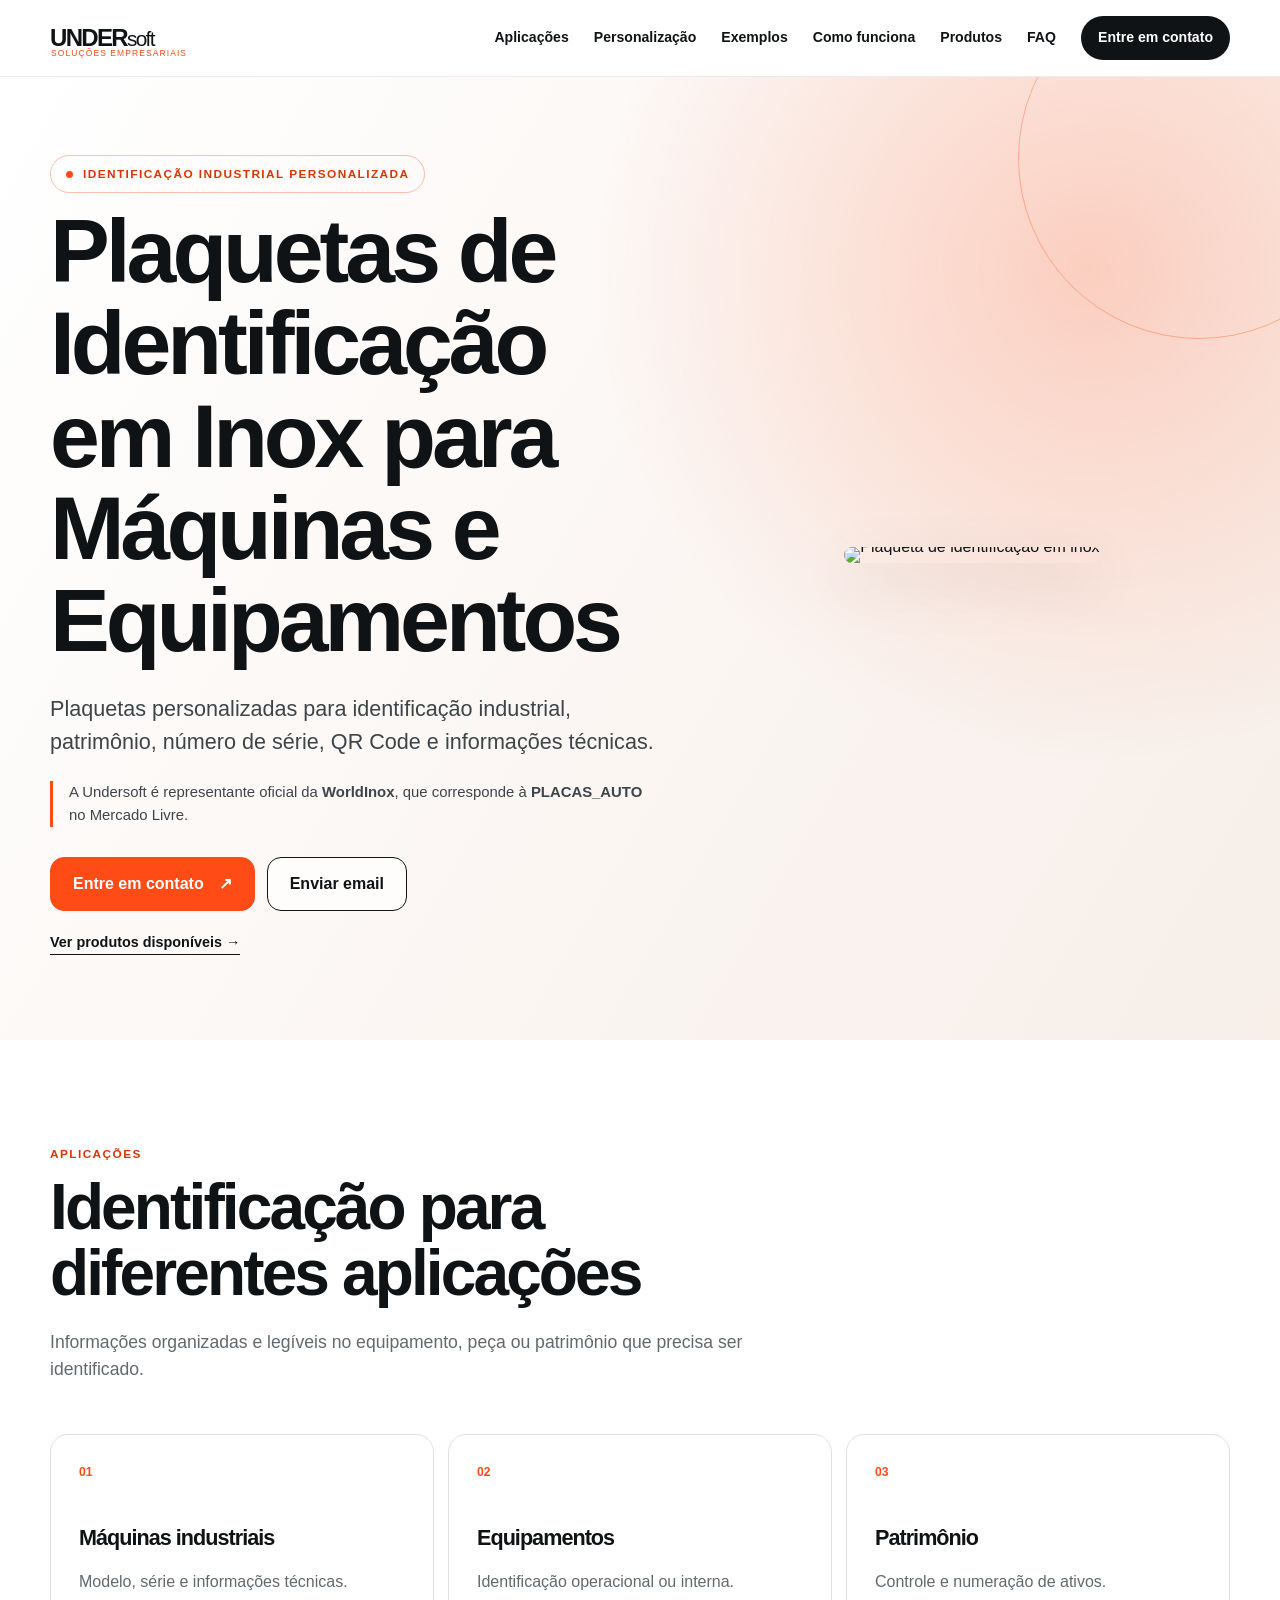
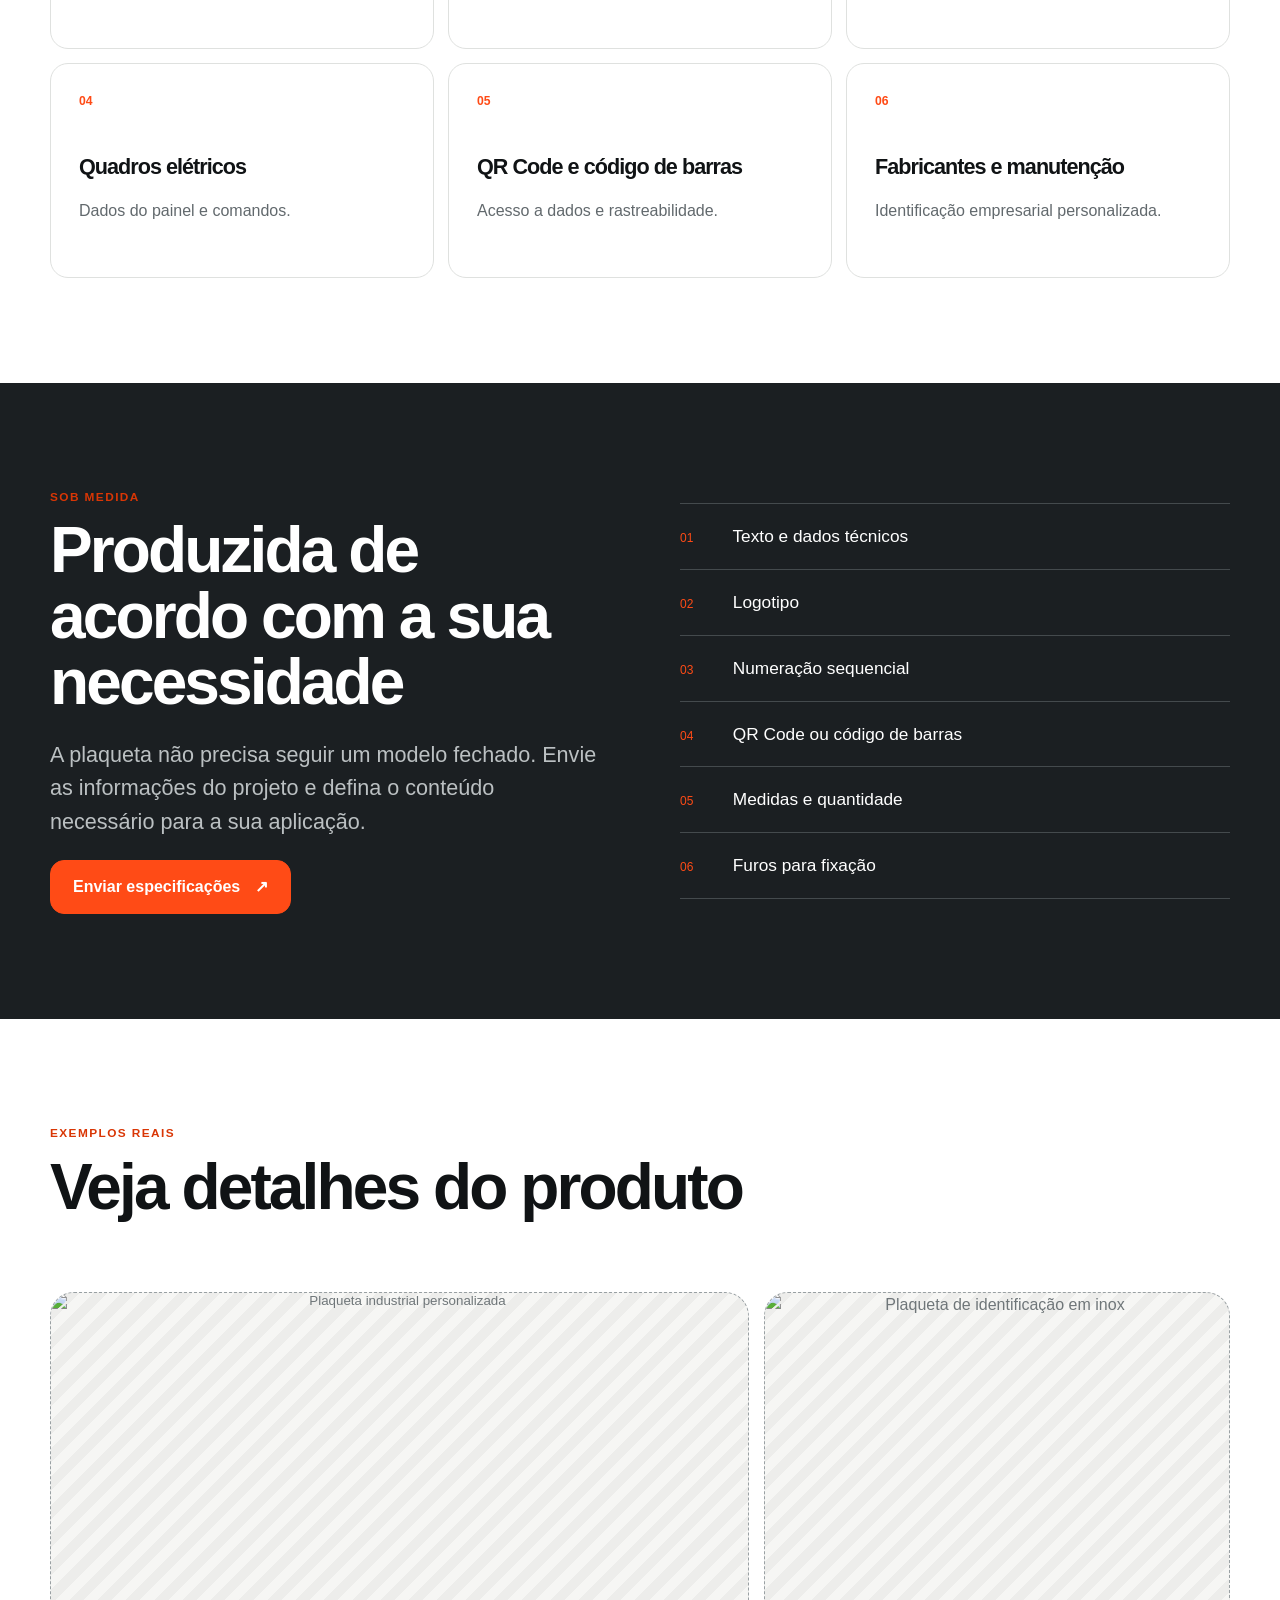
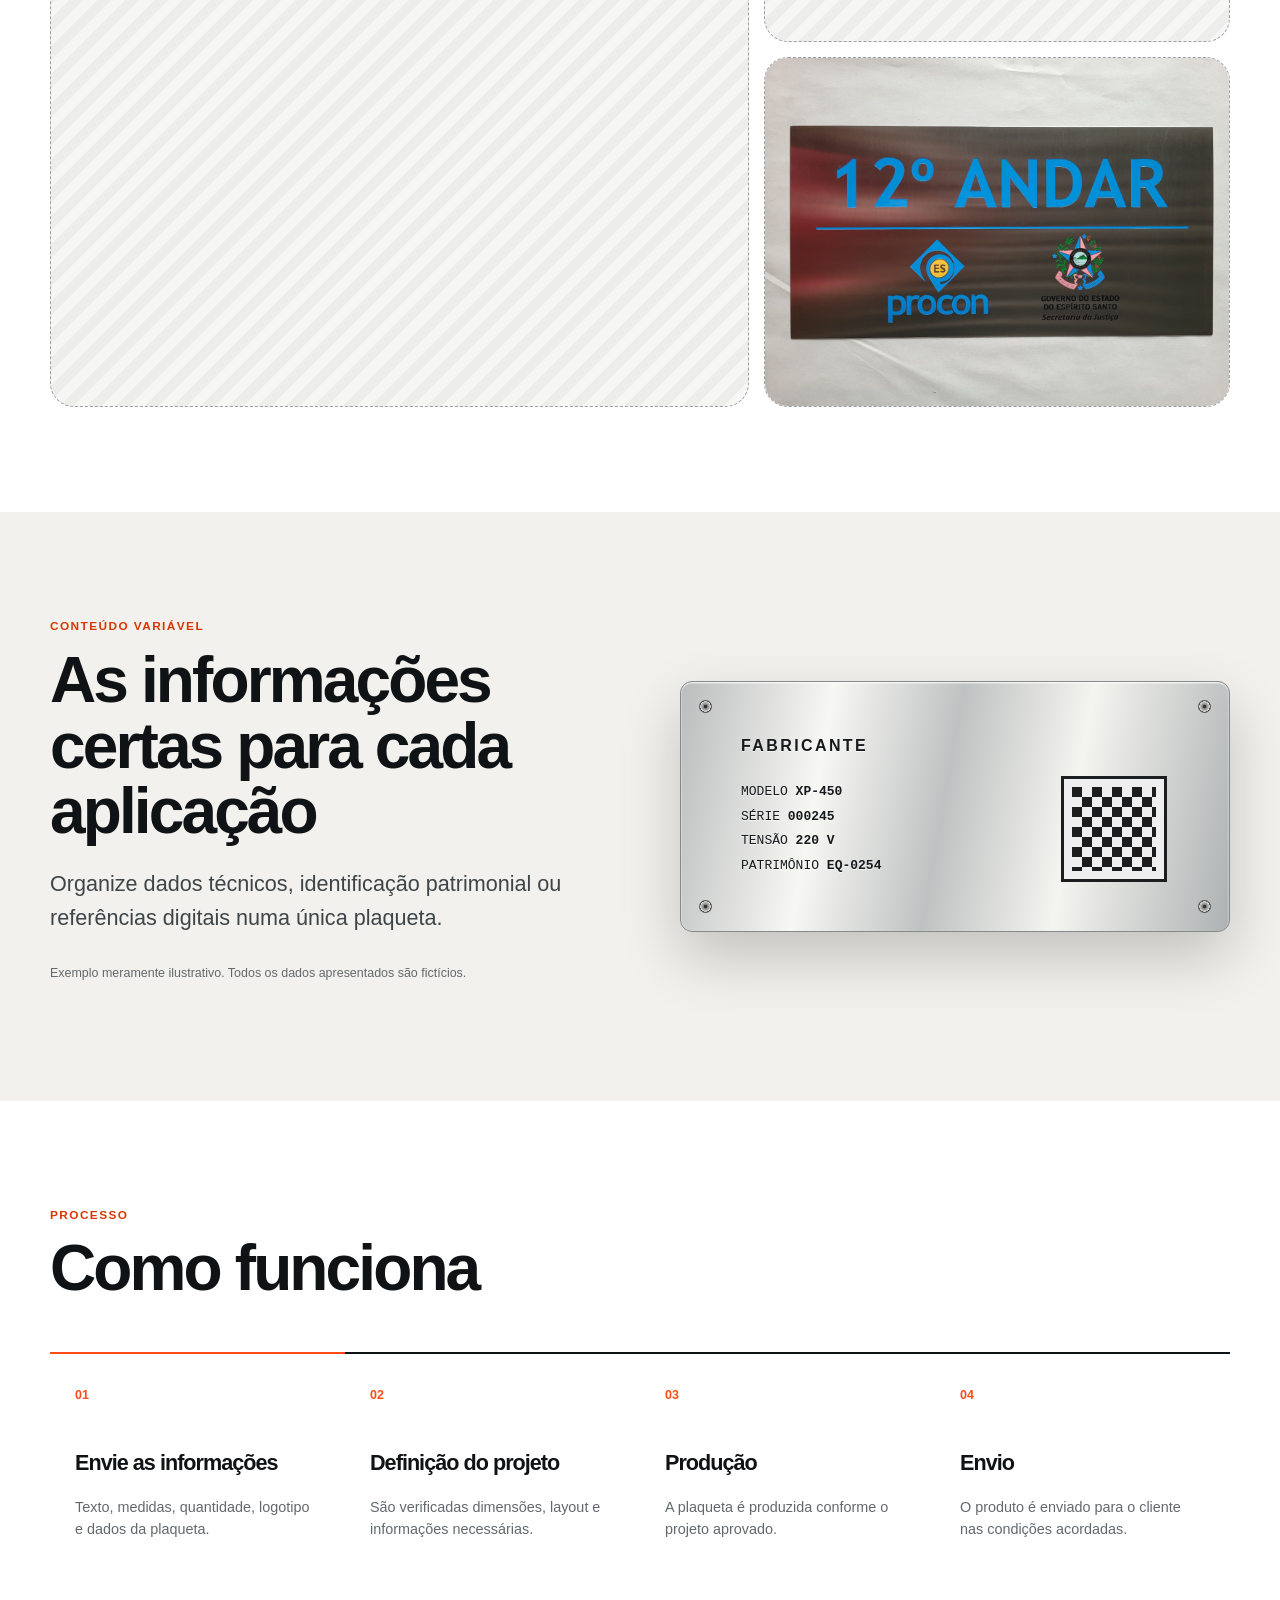
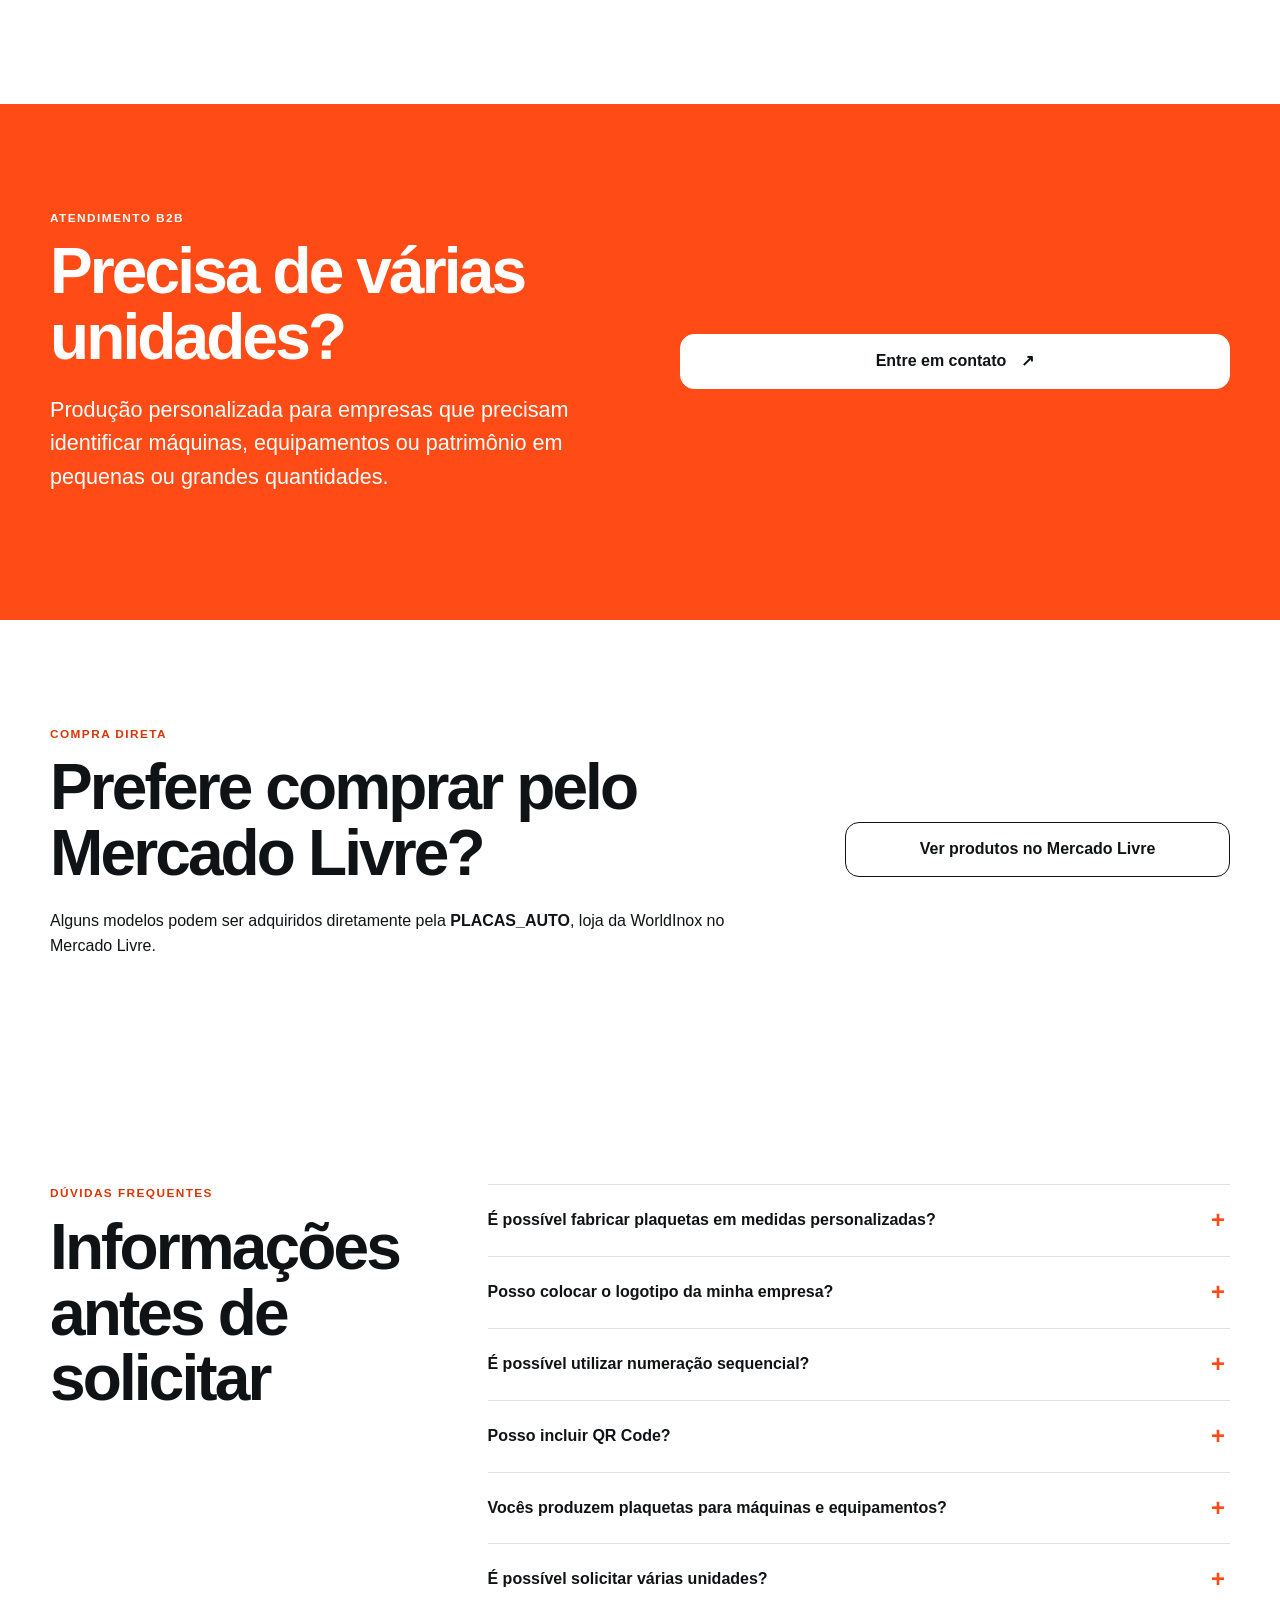
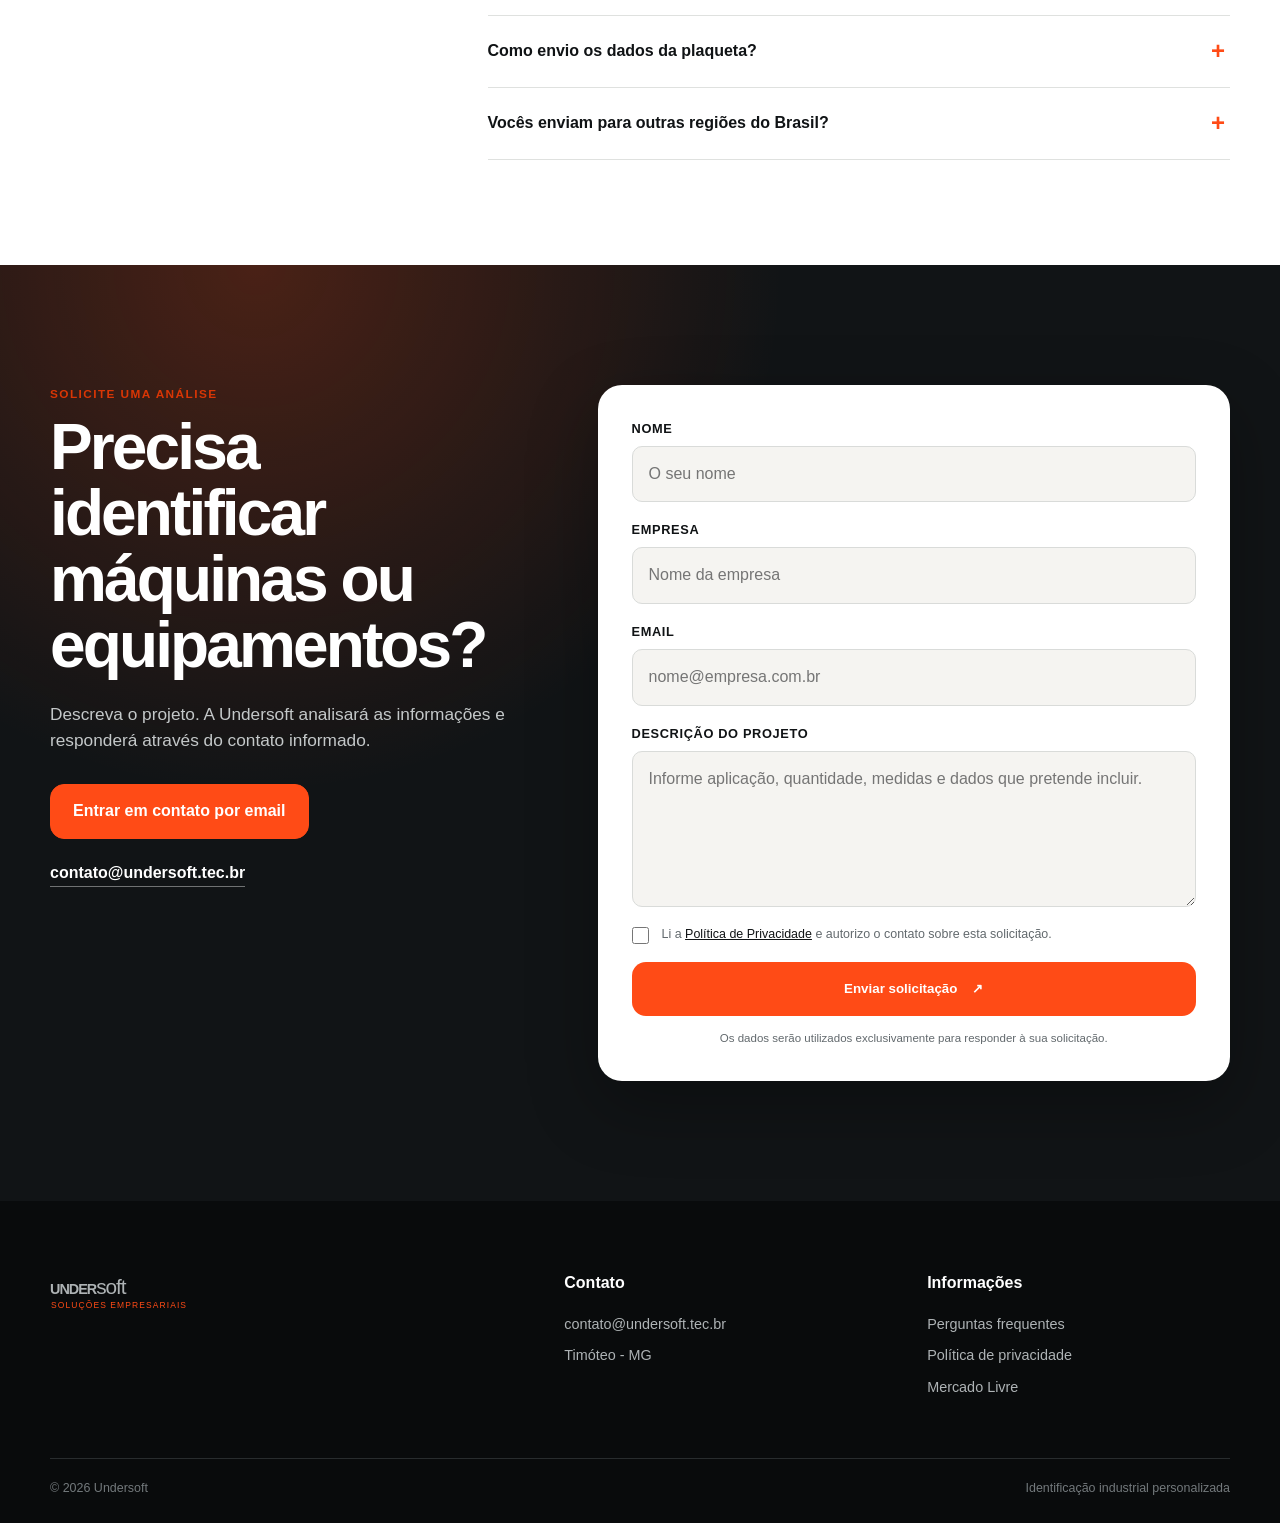
==== commit dd4846ff: "Adiciona pagina de produtos do Mercado Livre com filtros Cria pages/produtos.html com lista filtrave" ====
--- a/index.html
+++ b/index.html
@@ -1,28 +1,27 @@
 <!doctype html>
 <html lang="pt-BR">
 <head>
-  <!-- Analytics/GTM carregados condicionalmente após consentimento — ver assets/js/consent.js -->
-  <script src="assets/js/consent.js" defer></script>
   <meta charset="utf-8">
   <meta name="viewport" content="width=device-width, initial-scale=1">
   <link rel="icon" type="image/png" href="assets/img/favicon.png">
   <title>Plaquetas de Identificação em Inox para Máquinas e Equipamentos</title>
   <meta name="description" content="Plaquetas de identificação em inox personalizadas para máquinas, equipamentos, patrimônio, número de série, QR Code e informações técnicas. Entre em contato.">
   <meta name="robots" content="index,follow,max-image-preview:large">
-  <link rel="canonical" href="https://www.undersoft.tec.br/">
+  <meta name="google-site-verification" content="GOOGLE_SITE_VERIFICATION">
+  <link rel="canonical" href="SITE_CANONICAL_URL">
   <meta property="og:type" content="website">
   <meta property="og:title" content="Plaquetas de Identificação em Inox para Máquinas e Equipamentos">
   <meta property="og:description" content="Identificação profissional para máquinas, equipamentos e patrimônio.">
-  <meta property="og:image" content="https://www.undersoft.tec.br/assets/img/image6.webp">
-  <meta property="og:url" content="https://www.undersoft.tec.br/">
+  <meta property="og:image" content="SITE_CANONICAL_URL/assets/img/og-plaquetas.jpg">
+  <meta property="og:url" content="SITE_CANONICAL_URL">
   <meta name="twitter:card" content="summary_large_image">
   <meta name="twitter:title" content="Plaquetas de Identificação em Inox">
   <meta name="twitter:description" content="Plaquetas personalizadas para identificação industrial e patrimônio.">
-  <meta name="twitter:image" content="https://www.undersoft.tec.br/assets/img/image6.webp">
+  <meta name="twitter:image" content="SITE_CANONICAL_URL/assets/img/og-plaquetas.jpg">
   <link rel="stylesheet" href="assets/css/style.css">
  
   <script type="application/ld+json">
-    {"@context":"https://schema.org","@type":"Service","name":"Plaquetas de identificação em inox personalizadas","description":"Produção personalizada de plaquetas de identificação para máquinas, equipamentos e patrimônio.","provider":{"@type":"Organization","name":"Undersoft","email":"contato@undersoft.tec.br","address":{"@type":"PostalAddress","addressLocality":"Timóteo","addressRegion":"MG","addressCountry":"BR"},"url":"https://www.undersoft.tec.br/"},"serviceType":"Identificação industrial personalizada"}
+    {"@context":"https://schema.org","@type":"Service","name":"Plaquetas de identificação em inox personalizadas","description":"Produção personalizada de plaquetas de identificação para máquinas, equipamentos e patrimônio.","provider":{"@type":"Organization","name":"Undersoft","email":"contato@undersoft.tec.br","address":{"@type":"PostalAddress","addressLocality":"Timóteo","addressRegion":"MG","addressCountry":"BR"},"url":"SITE_CANONICAL_URL"},"serviceType":"Identificação industrial personalizada"}
   </script>
   <script type="application/ld+json">
     {"@context":"https://schema.org","@type":"FAQPage","mainEntity":[{"@type":"Question","name":"É possível fabricar plaquetas em medidas personalizadas?","acceptedAnswer":{"@type":"Answer","text":"Sim. As medidas são definidas conforme a necessidade informada no projeto."}},{"@type":"Question","name":"Posso colocar o logotipo da minha empresa?","acceptedAnswer":{"@type":"Answer","text":"Sim. Envie o arquivo do logotipo junto com as demais informações para avaliação do layout."}},{"@type":"Question","name":"É possível utilizar numeração sequencial?","acceptedAnswer":{"@type":"Answer","text":"Sim. A numeração sequencial pode ser incluída conforme a relação de dados enviada."}},{"@type":"Question","name":"Posso incluir QR Code?","acceptedAnswer":{"@type":"Answer","text":"Sim. Envie o conteúdo ou endereço que deverá ser associado ao QR Code."}},{"@type":"Question","name":"Vocês produzem plaquetas para máquinas e equipamentos?","acceptedAnswer":{"@type":"Answer","text":"Sim. A página é dedicada a plaquetas em inox para máquinas, equipamentos, painéis e patrimônio."}},{"@type":"Question","name":"É possível solicitar várias unidades?","acceptedAnswer":{"@type":"Answer","text":"Sim. Informe a quantidade aproximada no formulário de contato."}},{"@type":"Question","name":"Como envio os dados que devem constar na plaqueta?","acceptedAnswer":{"@type":"Answer","text":"Os dados podem ser enviados pelo formulário ou diretamente por email."}},{"@type":"Question","name":"Vocês enviam para outras regiões do Brasil?","acceptedAnswer":{"@type":"Answer","text":"A disponibilidade e as condições de envio devem ser confirmadas durante o atendimento."}}]}
@@ -43,6 +42,7 @@
         <a href="#personalizacao">Personalização</a>
         <a href="#exemplos">Exemplos</a>
         <a href="#processo">Como funciona</a>
+        <a href="pages/produtos.html">Produtos</a>
         <a href="#faq">FAQ</a>
         <a class="nav-cta js-contact" href="#contato">Entre em contato</a>
       </nav>
@@ -65,11 +65,8 @@
         </div>
         <div class="hero-photo">
           <img
-            src="assets/img/image8.webp"
-            width="1127"
-            height="764"
-            alt="Plaqueta de identificação em inox industrial, com dados técnicos gravados"
-            fetchpriority="high"
+            src="assets/img/image8.png"
+            alt="Plaqueta de identificação em inox"
           >
         </div>
       </div>
@@ -120,29 +117,23 @@
         <div class="gallery">
           <button class="photo-slot featured gallery-item" type="button">
             <img
-              src="assets/img/image6.webp"
-              width="800"
-              height="800"
-              alt="Plaqueta de identificação com campos técnicos: número de série, atuador, pressão e data de fabricação"
+              src="assets/img/image6.png"
+              alt="Plaqueta industrial personalizada"
               loading="lazy"
             >
           </button>
 
           <div class="photo-slot gallery-item" type="button">
             <img
-              src="assets/img/image7.webp"
-              width="960"
-              height="1085"
-              alt="Plaquetas de identificação com numeração de ano de fabricação personalizada"
+              src="assets/img/image7.png"
+              alt="Plaqueta de identificação em inox"
               loading="lazy"
             >
           </div>
           <div class="photo-slot gallery-item" type="button">
             <img
               src="assets/img/image11.jpeg"
-              width="1280"
-              height="960"
-              alt="Plaqueta de identificação para andar e setor, com brasão institucional"
+              alt="Plaqueta de identificação em inox"
               loading="lazy"
             >
           </div>
@@ -159,12 +150,12 @@
           <p class="large">Organize dados técnicos, identificação patrimonial ou referências digitais numa única plaqueta.</p>
           <p class="note">Exemplo meramente ilustrativo. Todos os dados apresentados são fictícios.</p>
         </div>
-        <div class="nameplate" role="img" aria-label="Exemplo fictício de uma plaqueta de identificação">
+        <div class="nameplate" aria-label="Exemplo fictício de uma plaqueta de identificação">
           <i class="plate-screw a"></i><i class="plate-screw b"></i><i class="plate-screw c"></i><i class="plate-screw d"></i>
           <strong>FABRICANTE</strong>
           <div class="plate-grid">
             <p>MODELO <b>XP-450</b><br>SÉRIE <b>000245</b><br>TENSÃO <b>220 V</b><br>PATRIMÔNIO <b>EQ-0254</b></p>
-            <div class="fake-qr" role="img" aria-label="Representação gráfica de QR Code fictício"></div>
+            <div class="fake-qr" aria-label="Representação gráfica de QR Code fictício"></div>
           </div>
         </div>
       </div>
@@ -232,7 +223,7 @@
           <input type="hidden" name="_captcha" value="false"> 
           <input type="hidden" name="_subject" value="Nova lead - Plaquetas Industriais"> 
 
-          <input class="honey" type="text" name="_gotcha" tabindex="-1" autocomplete="off" aria-label="Não preencha este campo">
+          <input class="honey" type="text" name="_gotcha" tabindex="-1" autocomplete="off">
 
           <div class="form-field">
             <label for="nome">Nome</label>
@@ -259,7 +250,7 @@
 
             <span>
               Li a
-              <a href="pages/privacy.html">Política de Privacidade</a>
+              <a href="privacy.html">Política de Privacidade</a>
               e autorizo o contato sobre esta solicitação.
             </span>
           </label>
@@ -293,7 +284,7 @@
     <div class="container footer-grid">
       <a class="brand inverse" href="#inicio"><span>UNDER</span><b>soft</b><small>Soluções Empresariais</small></a>
       <div><strong>Contato</strong><a class="js-email" href="mailto:contato@undersoft.tec.br">contato@undersoft.tec.br</a><span>Timóteo - MG</span></div>
-      <div><strong>Informações</strong><a href="#faq">Perguntas frequentes</a><a href="pages/privacy.html">Política de privacidade</a><a class="js-marketplace" href="https://lista.mercadolivre.com.br/_CustId_1618539763?item_id=MLB4008885831&amp;category_id=MLB22714&amp;seller_id=1618539763&amp;client=recoview-selleritems&amp;recos_listing=true#origin=pdp&amp;component=seller&amp;typeSeller=classic">Mercado Livre</a></div>
+      <div><strong>Informações</strong><a href="#faq">Perguntas frequentes</a><a href="privacy.html">Política de privacidade</a><a class="js-marketplace" href="https://lista.mercadolivre.com.br/_CustId_1618539763?item_id=MLB4008885831&amp;category_id=MLB22714&amp;seller_id=1618539763&amp;client=recoview-selleritems&amp;recos_listing=true#origin=pdp&amp;component=seller&amp;typeSeller=classic">Mercado Livre</a></div>
     </div>
     <div class="container copyright"><span>© <span id="year"></span> Undersoft</span><span>Identificação industrial personalizada</span></div>
   </footer>
@@ -310,16 +301,6 @@
   <img class="lightbox-image" alt="">
 </dialog>
 
-  <div id="cookieBanner" class="cookie-banner" role="dialog" aria-live="polite" aria-label="Aviso de cookies">
-    <p class="cookie-banner-text">
-      Usamos cookies para medir audiência e melhorar o site. Saiba mais na nossa
-      <a href="pages/privacy.html">Política de Privacidade</a>.
-    </p>
-    <div class="cookie-banner-actions">
-      <button id="cookieAccept" type="button" class="button primary">OK</button>
-    </div>
-  </div>
-
   <script src="assets/js/main.js" defer></script>
 </body>
 </html>
--- a/assets/css/style.css
+++ b/assets/css/style.css
@@ -108,7 +108,7 @@
 }
 .button:hover { transform: translateY(-2px); box-shadow: 0 10px 30px rgba(17, 20, 22, .14); }
 .button:focus-visible, a:focus-visible, summary:focus-visible, button:focus-visible { outline: 3px solid #ff9c7d; outline-offset: 3px; }
-.button.primary { color: #fff; background: var(--orange-dark); border-color: var(--orange-dark); }
+.button.primary { color: #fff; background: var(--orange); border-color: var(--orange); }
 .button.secondary { background: rgba(255, 255, 255, .72); }
 .text-link { display: inline-block; margin-top: 20px; font-size: .9rem; font-weight: 650; border-bottom: 1px solid; }
 
@@ -174,7 +174,7 @@
 .steps span { color: var(--orange); font-size: .78rem; font-weight: 800; }
 .steps h3 { margin-top: 45px; }
 .steps p { color: var(--muted); font-size: .9rem; }
-.quantity { color: #fff; background: var(--orange-dark); }
+.quantity { color: #fff; background: var(--orange); }
 .quantity .kicker, .quantity .large { color: #fff; }
 .button.light { color: var(--ink); background: #fff; border-color: #fff; }
 .compact { grid-template-columns: 1.3fr .7fr; }
@@ -222,7 +222,7 @@
 .footer-grid strong { margin-bottom: 8px; }
 .footer-grid a, .footer-grid span { color: #aeb3b5; font-size: .9rem; }
 .inverse small { color: var(--orange); }
-.copyright { display: flex; justify-content: space-between; margin-top: 60px; padding-top: 20px; color: #868c8f; font-size: .78rem; border-top: 1px solid #282c2e; }
+.copyright { display: flex; justify-content: space-between; margin-top: 60px; padding-top: 20px; color: #73797c; font-size: .78rem; border-top: 1px solid #282c2e; }
 
 @media (max-width: 900px) {
   .site-header nav { position: absolute; top: 76px; right: 0; left: 0; display: none; flex-direction: column; align-items: stretch; padding: 20px; background: #fff; border-bottom: 1px solid var(--line); }
@@ -366,6 +366,70 @@
   }
 }
 
+/* PÁGINA DE PRODUTOS — layout tipo lista de e-commerce com filtros */
+.compact-hero { padding: 60px 0 50px; }
+.compact-hero .lead { max-width: 780px; margin-top: 18px; }
+
+.product-list-section { padding-top: 60px; }
+.product-layout { display: grid; grid-template-columns: 260px 1fr; gap: 40px; align-items: start; }
+
+.filters {
+  position: sticky;
+  top: 100px;
+  display: grid;
+  gap: 26px;
+  padding: 24px;
+  background: var(--soft);
+  border: 1px solid var(--line);
+  border-radius: 18px;
+}
+.filters-head { display: flex; align-items: center; justify-content: space-between; gap: 10px; }
+.filters-head h2 { margin: 0; font-size: 1.1rem; }
+.filter-clear { padding: 0; color: var(--orange-dark); font-size: .78rem; font-weight: 700; background: none; border: 0; cursor: pointer; }
+.filter-group { padding: 0; margin: 0; border: 0; }
+.filter-group legend { margin-bottom: 10px; padding: 0; color: var(--ink); font-size: .78rem; font-weight: 800; letter-spacing: .04em; text-transform: uppercase; }
+.filter-group label { display: flex; align-items: center; gap: 9px; padding: 6px 0; color: #3e4549; font-size: .92rem; cursor: pointer; }
+.filter-group input { width: 16px; height: 16px; accent-color: var(--orange); }
+
+.product-results-head { margin-bottom: 16px; color: var(--muted); font-size: .88rem; font-weight: 650; }
+.product-list { display: grid; gap: 14px; padding: 0; margin: 0; list-style: none; }
+.product-row {
+  display: grid;
+  grid-template-columns: 160px 1fr auto;
+  gap: 24px;
+  align-items: center;
+  padding: 20px;
+  background: #fff;
+  border: 1px solid var(--line);
+  border-radius: 18px;
+  transition: .2s;
+}
+.product-row:hover { border-color: var(--orange); box-shadow: 0 12px 30px rgba(17, 20, 22, .08); }
+.product-row[hidden] { display: none; }
+.product-row-media .photo-slot { min-height: 130px; padding: 0; overflow: hidden; border-radius: 14px; }
+.product-row-media .photo-slot img { display: block; width: 100%; height: 100%; object-fit: cover; }
+.product-row-body h3 { margin: 8px 0 10px; font-size: 1.15rem; letter-spacing: -.02em; }
+.product-row-tags { display: flex; flex-wrap: wrap; gap: 7px; }
+.tag { padding: 4px 11px; color: var(--orange-dark); font-size: .72rem; font-weight: 750; background: rgba(255, 75, 22, .1); border-radius: 999px; }
+.tag.muted { color: var(--muted); background: var(--soft); }
+.product-specs { display: grid; gap: 4px; padding: 0; margin: 0; list-style: none; color: var(--muted); font-size: .86rem; }
+.product-row-cta { display: flex; }
+.product-row-cta .button { white-space: nowrap; }
+.product-empty { padding: 40px; color: var(--muted); text-align: center; background: var(--soft); border-radius: 18px; }
+
+@media (max-width: 900px) {
+  .product-layout { grid-template-columns: 1fr; }
+  .filters { position: static; }
+  .product-row { grid-template-columns: 110px 1fr; }
+  .product-row-cta { grid-column: 1 / -1; }
+  .product-row-cta .button { width: 100%; }
+}
+
+@media (max-width: 600px) {
+  .product-row { grid-template-columns: 1fr; }
+  .product-row-media .photo-slot { min-height: 160px; }
+}
+
 /* POPUP DE SUCESSO */
 .success-modal {
   position: fixed;
@@ -460,40 +524,4 @@
 
 body.modal-open {
   overflow: hidden;
-}
-/* COOKIE BANNER (LGPD) */
-.cookie-banner {
-  position: fixed;
-  left: 20px;
-  right: 20px;
-  bottom: -220px;
-  z-index: 9998;
-
-  display: flex;
-  flex-wrap: wrap;
-  align-items: center;
-  justify-content: space-between;
-  gap: 20px;
-
-  max-width: 900px;
-  margin: 0 auto;
-  padding: 22px 26px;
-
-  color: #fff;
-  background: var(--ink);
-  border-radius: var(--radius);
-  box-shadow: var(--shadow);
-
-  transition: bottom .35s ease;
-}
-.cookie-banner.active { bottom: 20px; }
-.cookie-banner-text { flex: 1 1 320px; margin: 0; color: #d7dadb; font-size: .88rem; }
-.cookie-banner-text a { color: #fff; text-decoration: underline; }
-.cookie-banner-actions { display: flex; flex: 0 0 auto; gap: 12px; }
-.cookie-banner .button { min-height: 44px; padding: 10px 18px; font-size: .85rem; }
-.cookie-banner .button.secondary { color: #fff; background: transparent; border-color: rgba(255, 255, 255, .4); }
-
-@media (max-width: 600px) {
-  .cookie-banner { left: 12px; right: 12px; flex-direction: column; align-items: stretch; padding: 20px; }
-  .cookie-banner-actions .button { flex: 1; }
-}
+}
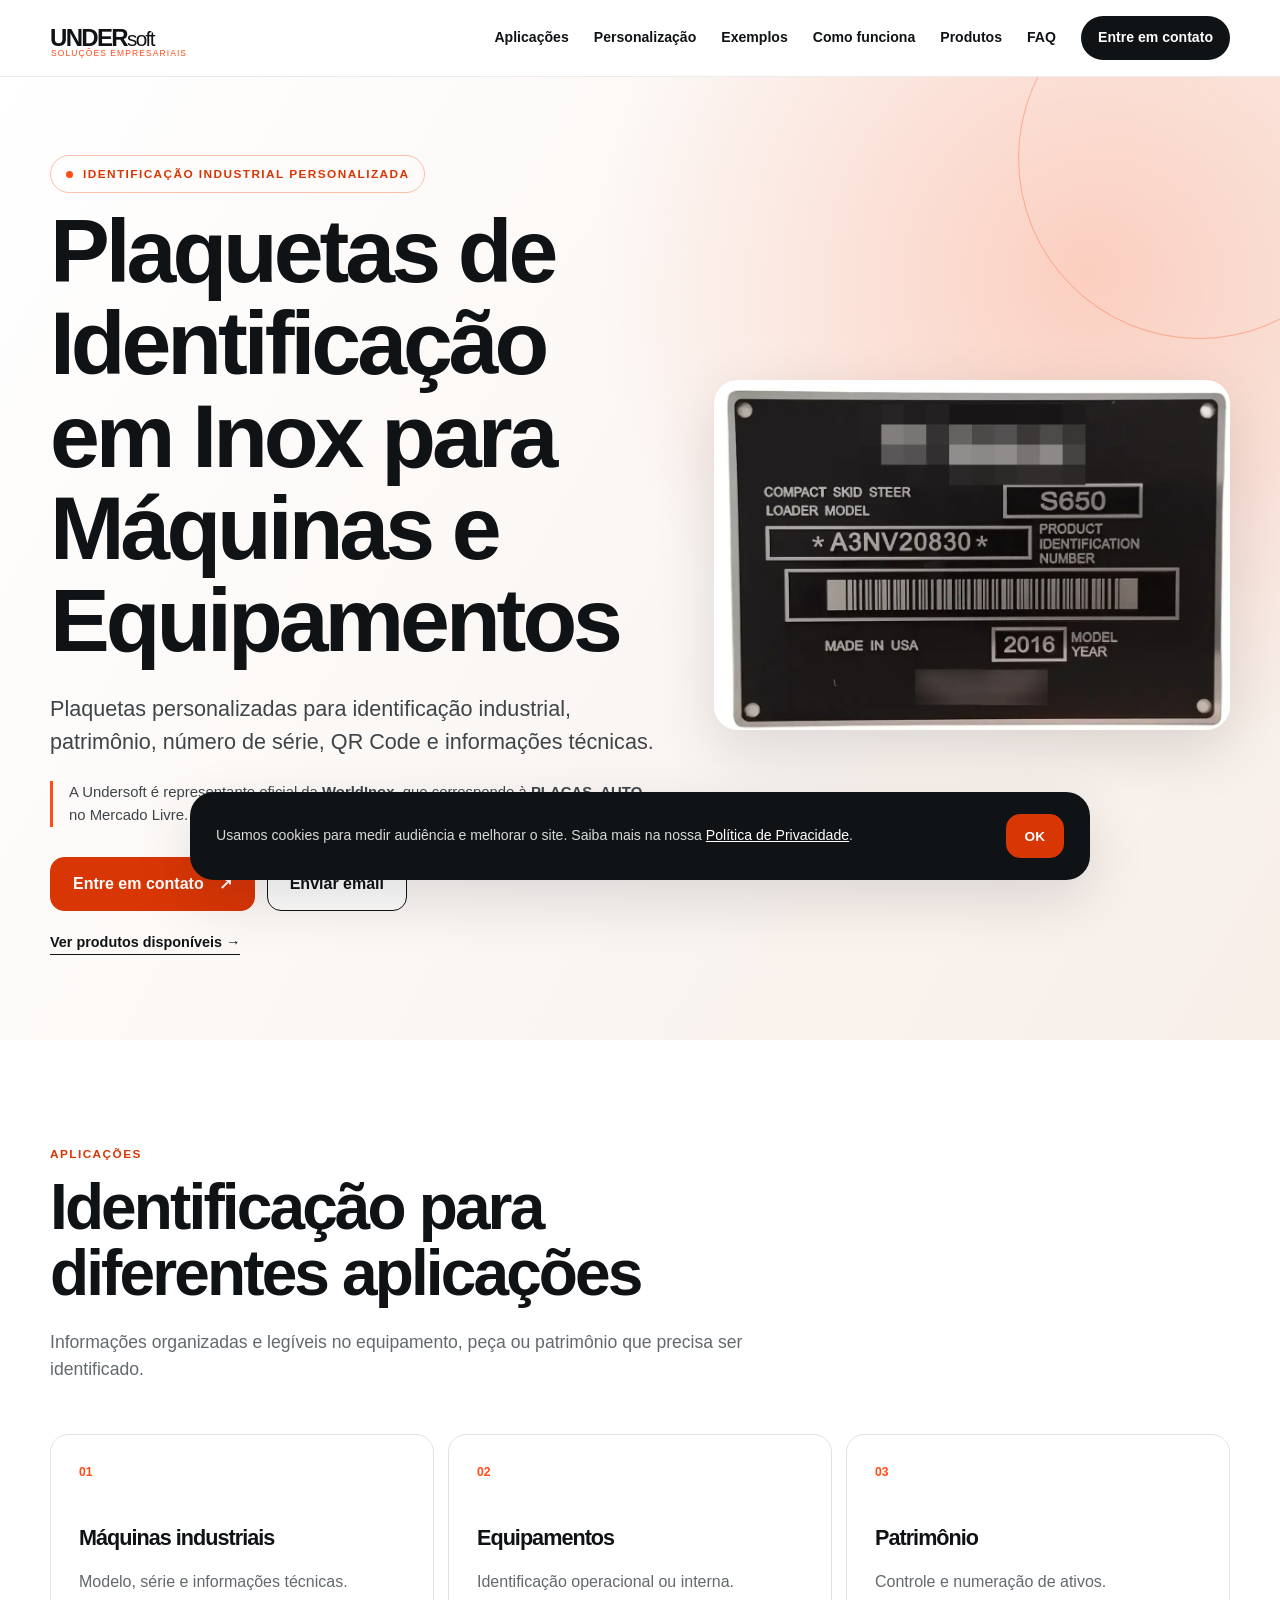
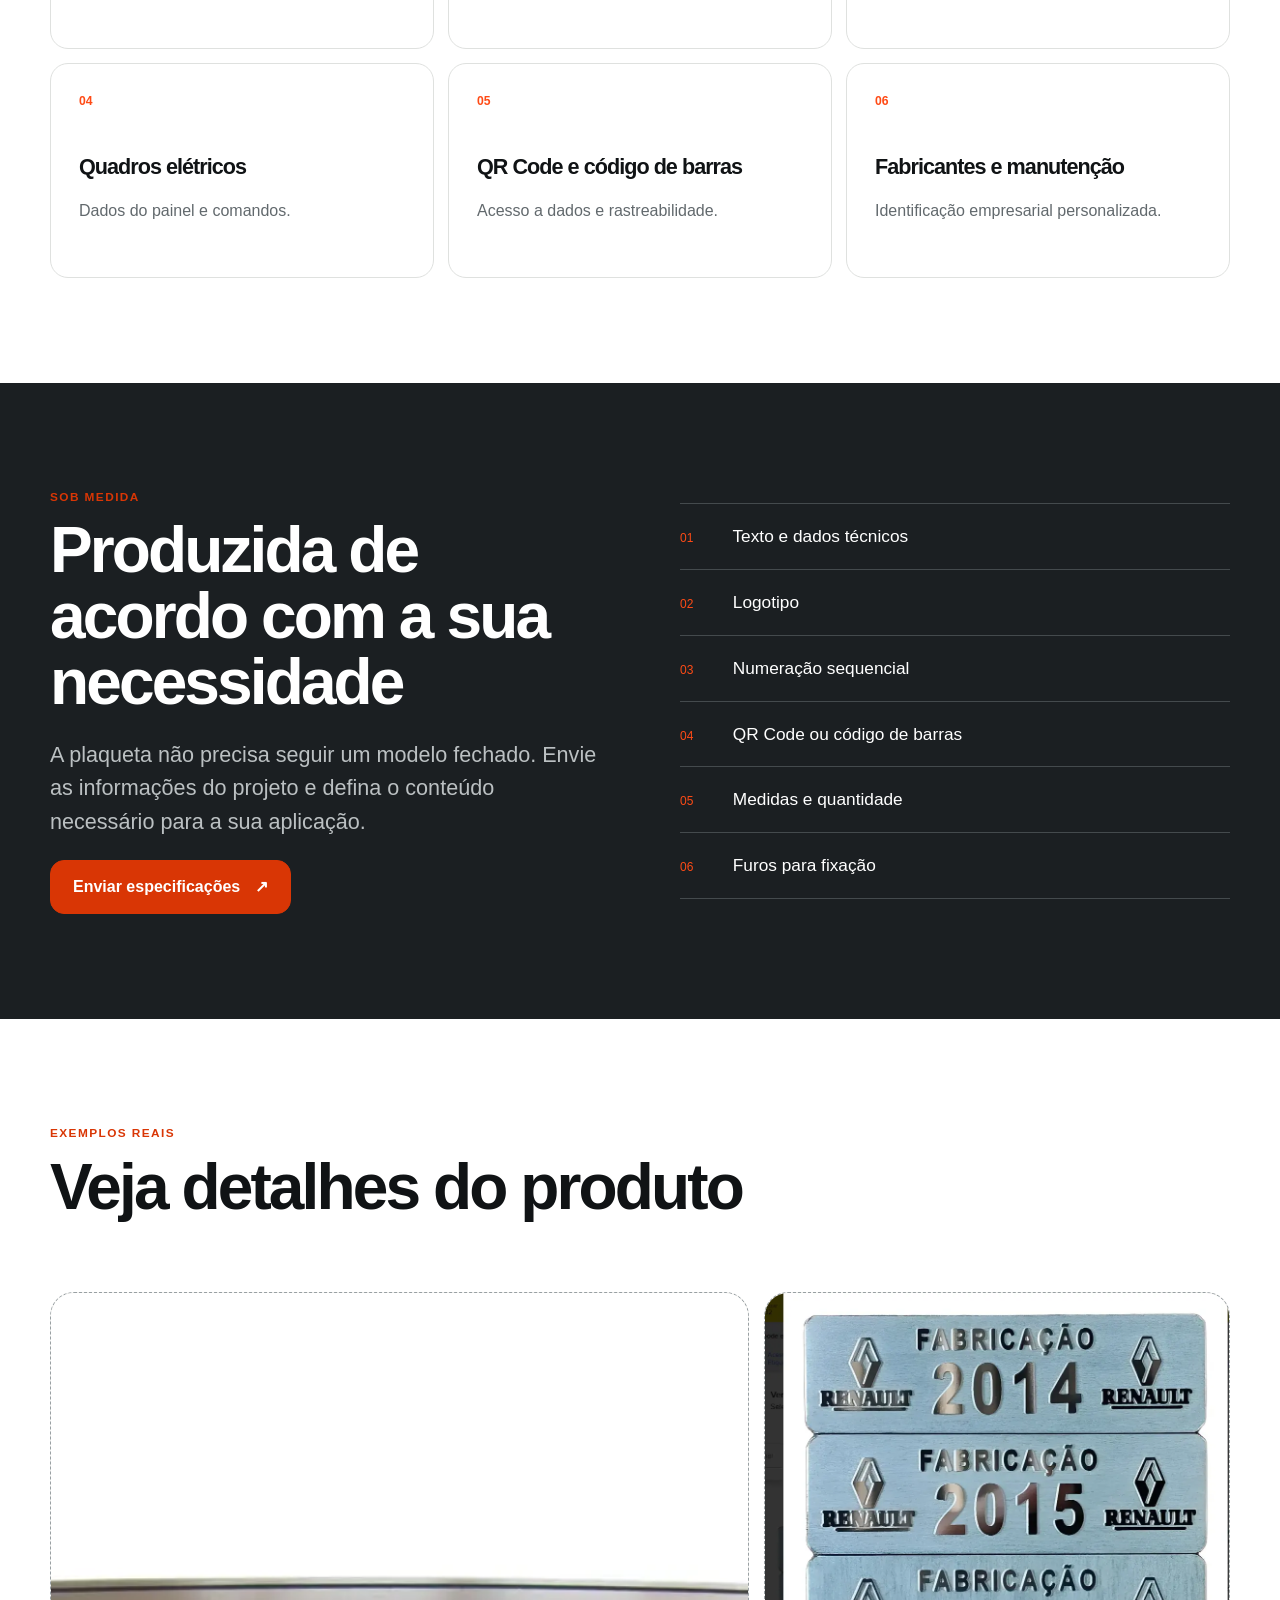
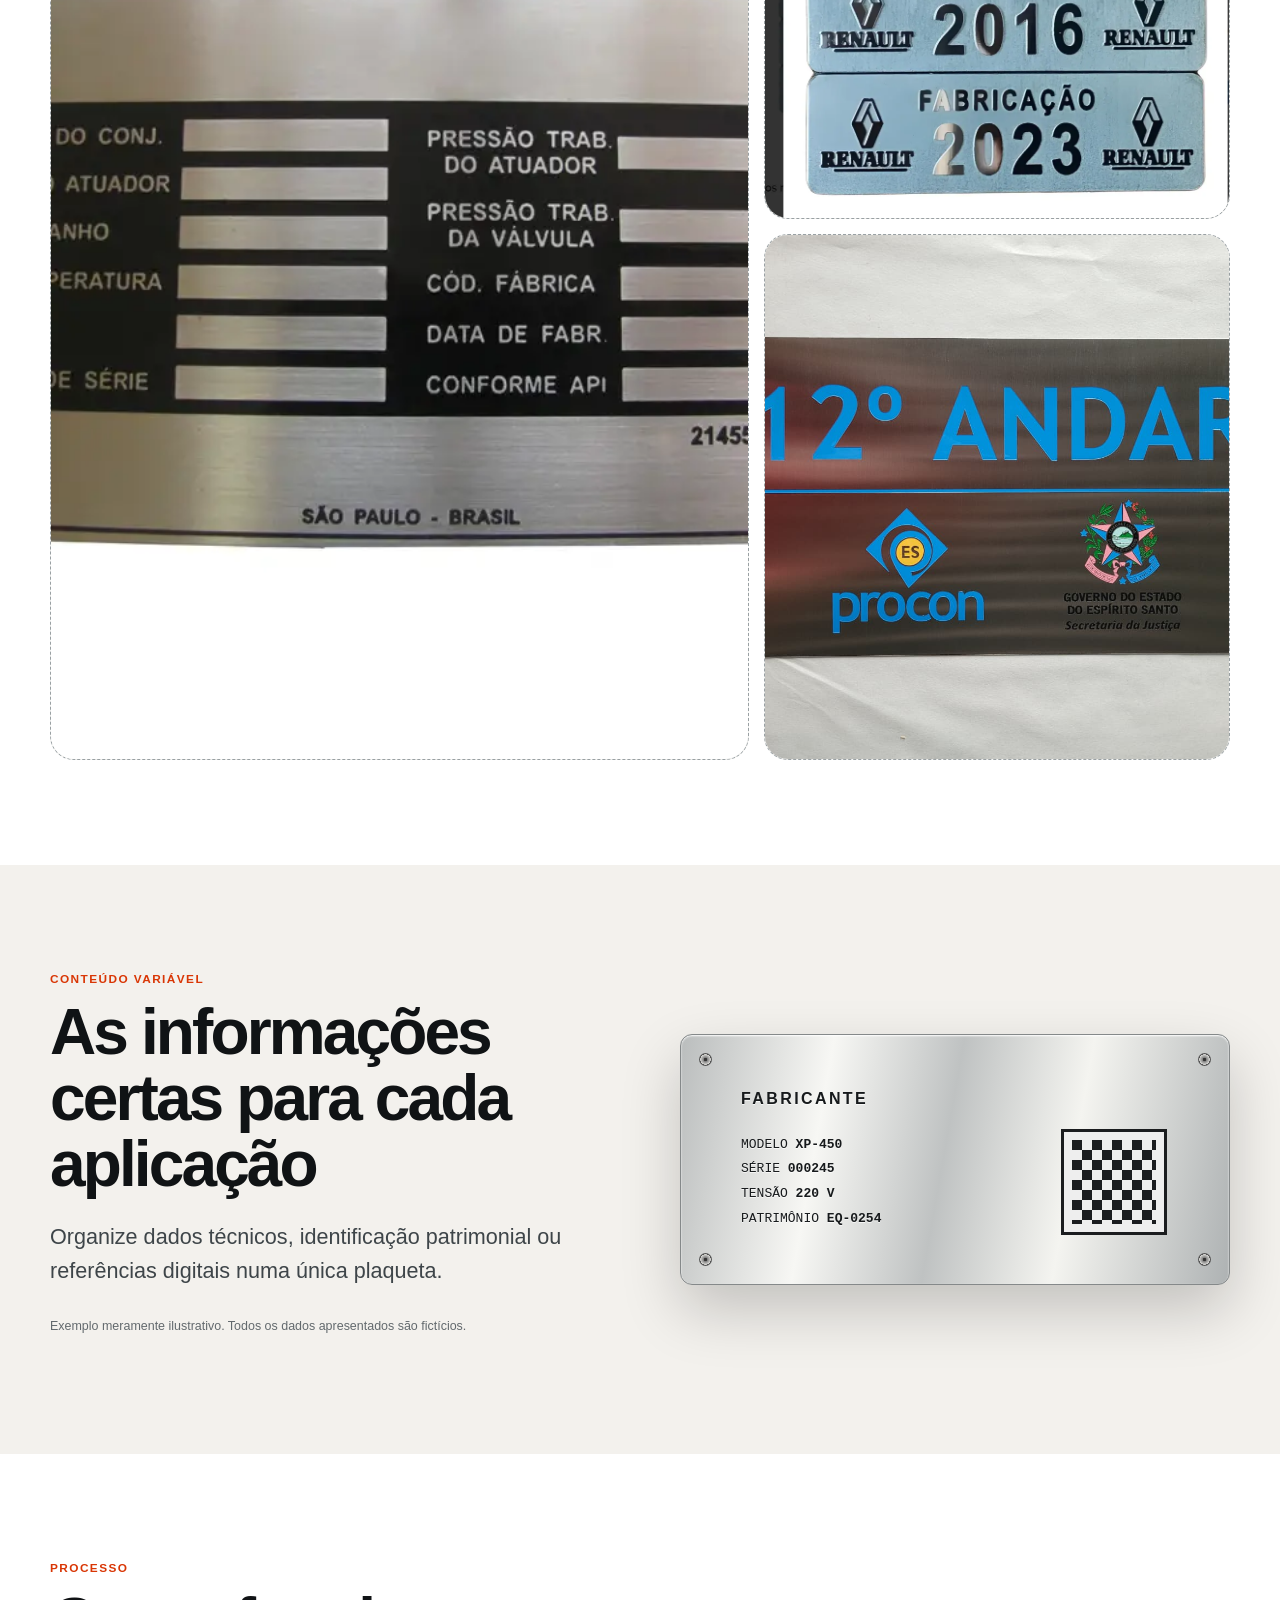
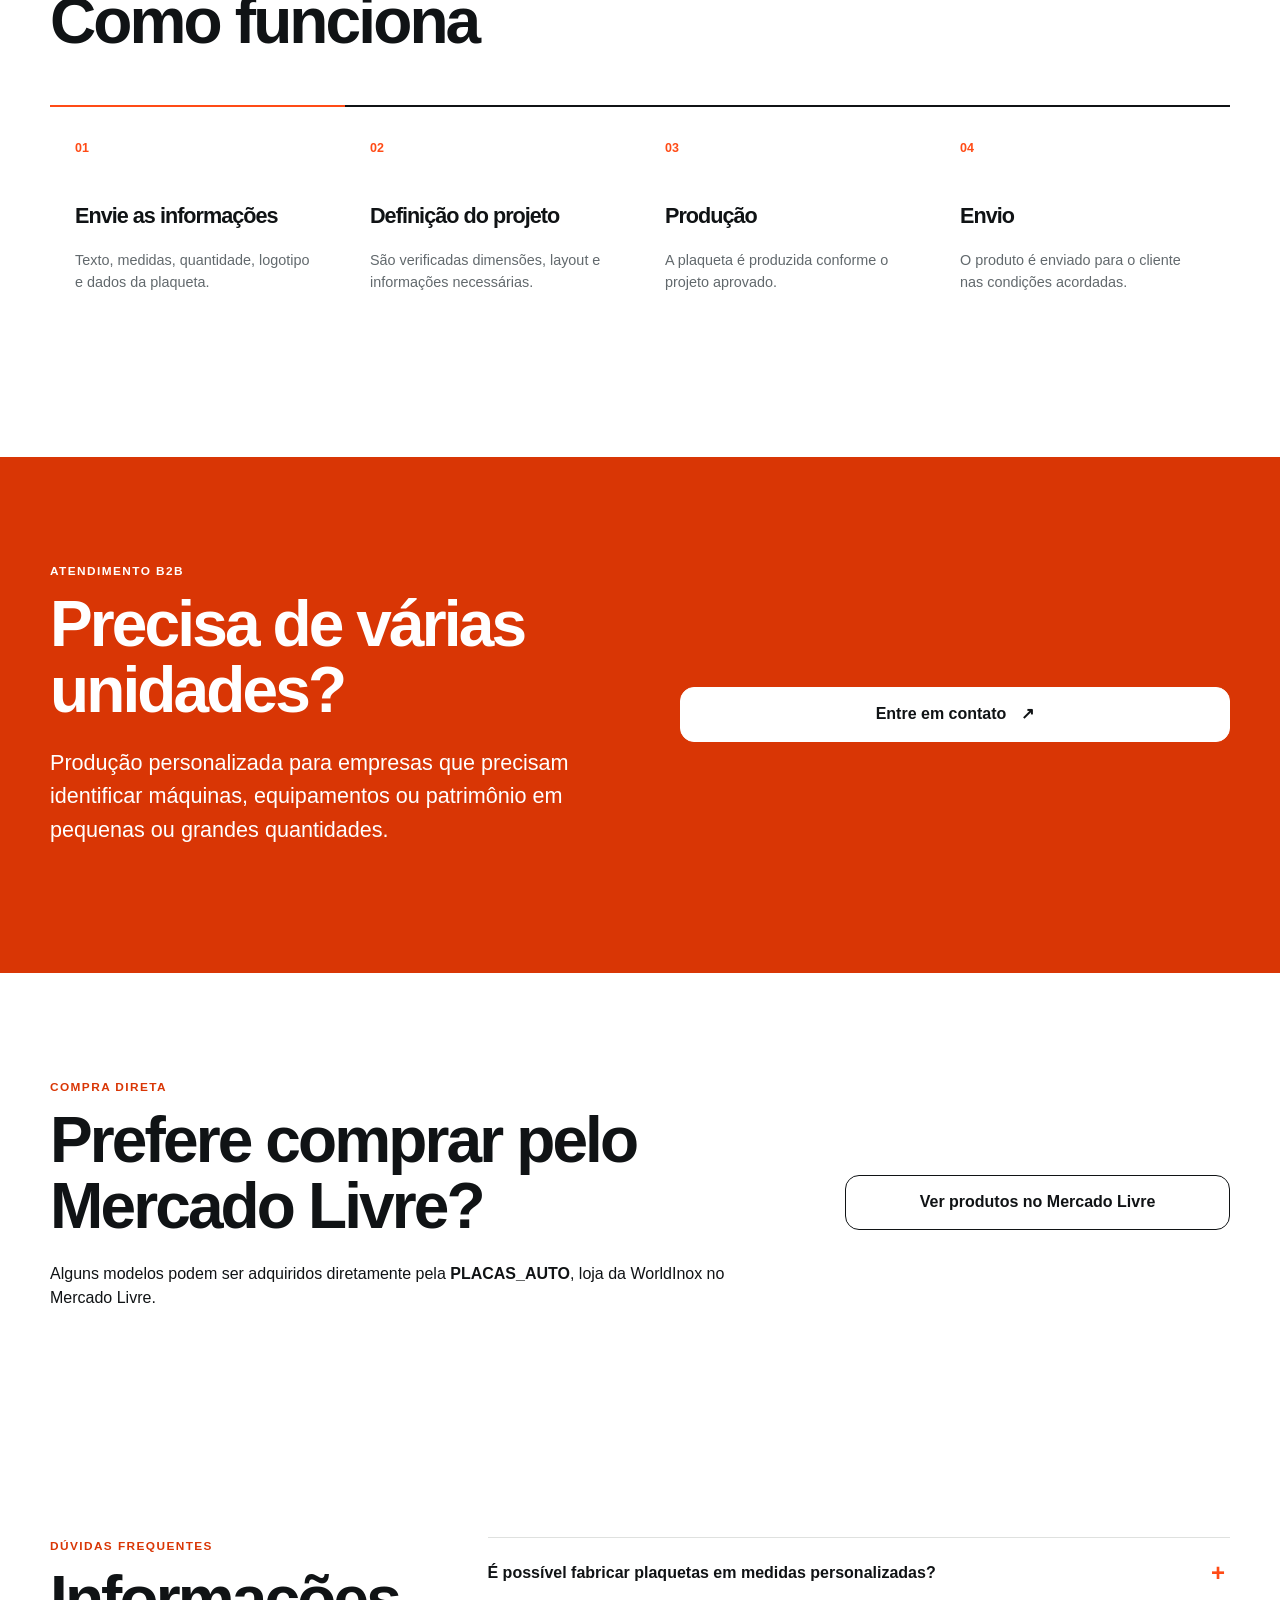
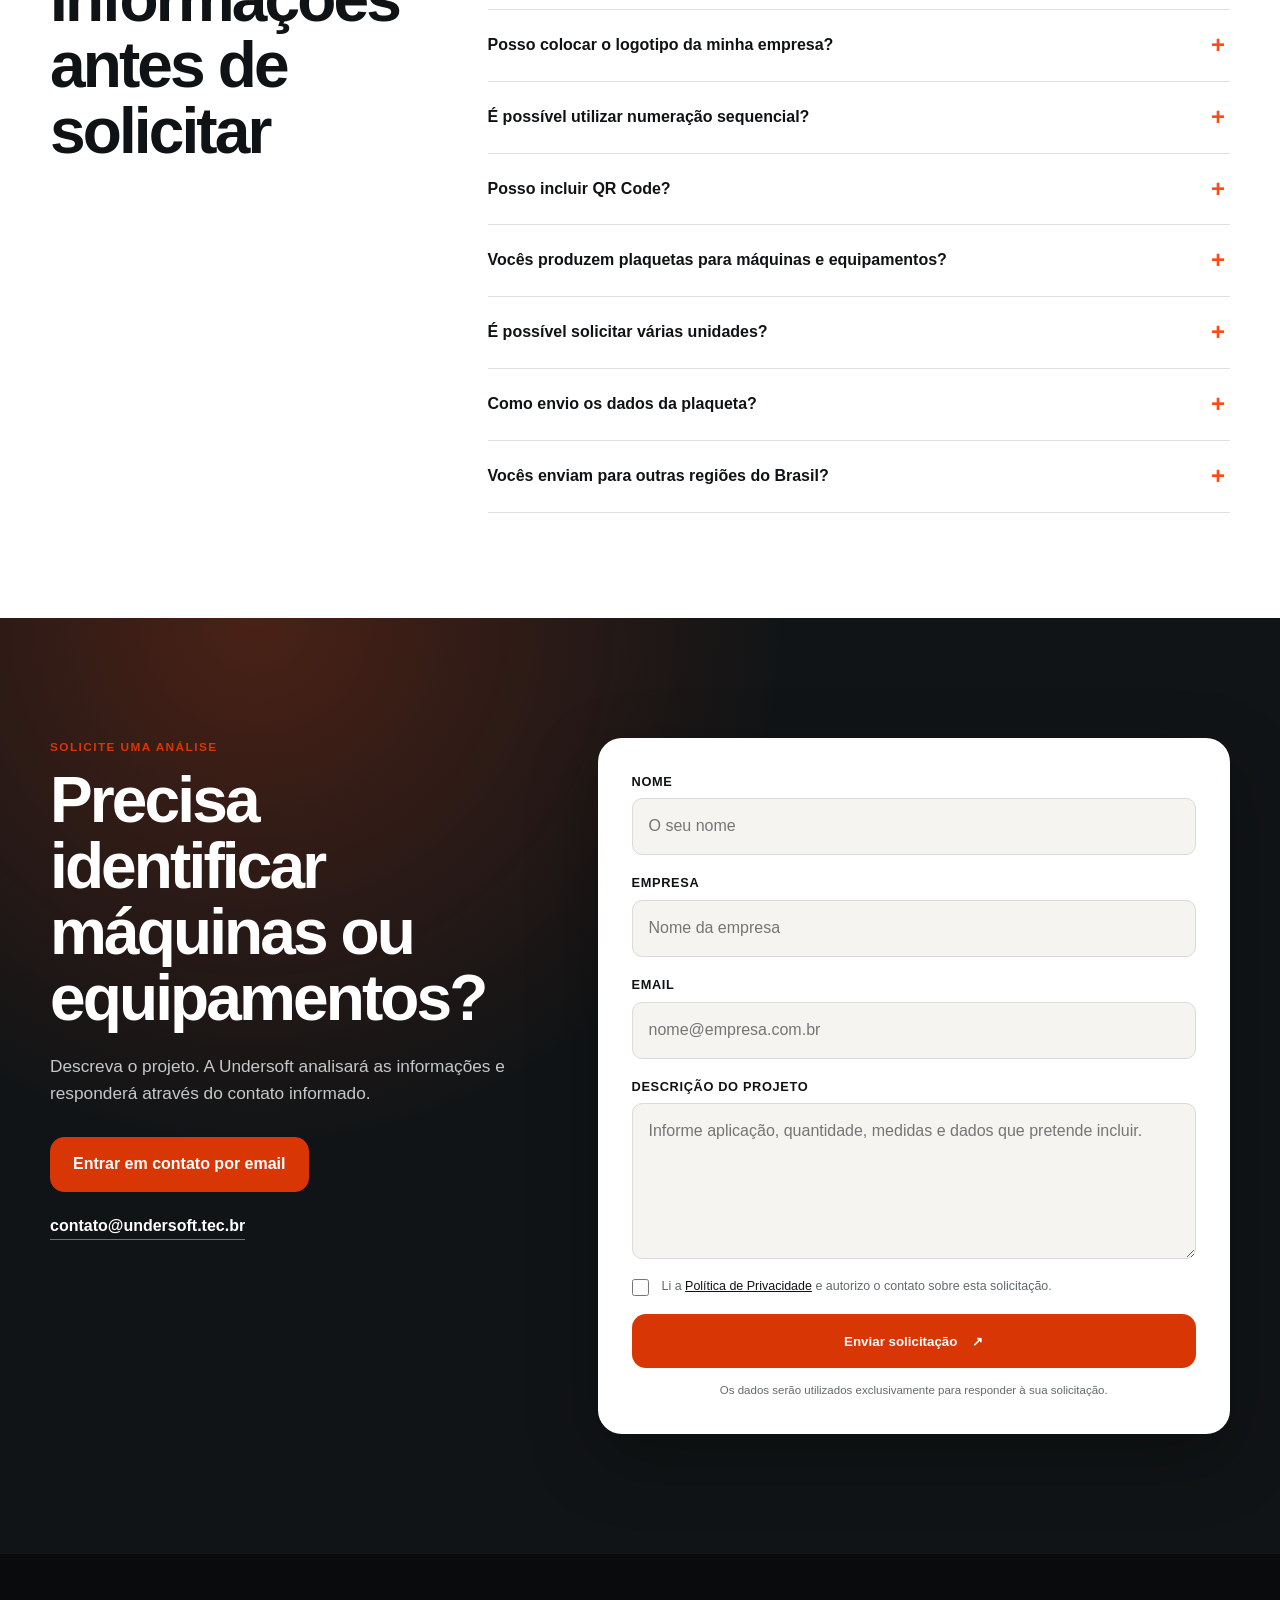
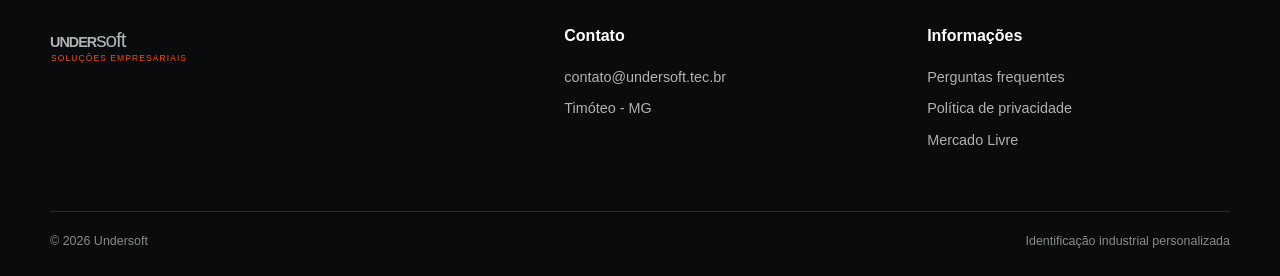
==== commit 9c7dd3e4: "Merge remote-tracking branch 'origin/main'" ====
--- a/index.html
+++ b/index.html
@@ -1,27 +1,28 @@
 <!doctype html>
 <html lang="pt-BR">
 <head>
+  <!-- Analytics/GTM carregados condicionalmente após consentimento — ver assets/js/consent.js -->
+  <script src="assets/js/consent.js" defer></script>
   <meta charset="utf-8">
   <meta name="viewport" content="width=device-width, initial-scale=1">
   <link rel="icon" type="image/png" href="assets/img/favicon.png">
   <title>Plaquetas de Identificação em Inox para Máquinas e Equipamentos</title>
   <meta name="description" content="Plaquetas de identificação em inox personalizadas para máquinas, equipamentos, patrimônio, número de série, QR Code e informações técnicas. Entre em contato.">
   <meta name="robots" content="index,follow,max-image-preview:large">
-  <meta name="google-site-verification" content="GOOGLE_SITE_VERIFICATION">
-  <link rel="canonical" href="SITE_CANONICAL_URL">
+  <link rel="canonical" href="https://www.undersoft.tec.br/">
   <meta property="og:type" content="website">
   <meta property="og:title" content="Plaquetas de Identificação em Inox para Máquinas e Equipamentos">
   <meta property="og:description" content="Identificação profissional para máquinas, equipamentos e patrimônio.">
-  <meta property="og:image" content="SITE_CANONICAL_URL/assets/img/og-plaquetas.jpg">
-  <meta property="og:url" content="SITE_CANONICAL_URL">
+  <meta property="og:image" content="https://www.undersoft.tec.br/assets/img/image6.webp">
+  <meta property="og:url" content="https://www.undersoft.tec.br/">
   <meta name="twitter:card" content="summary_large_image">
   <meta name="twitter:title" content="Plaquetas de Identificação em Inox">
   <meta name="twitter:description" content="Plaquetas personalizadas para identificação industrial e patrimônio.">
-  <meta name="twitter:image" content="SITE_CANONICAL_URL/assets/img/og-plaquetas.jpg">
+  <meta name="twitter:image" content="https://www.undersoft.tec.br/assets/img/image6.webp">
   <link rel="stylesheet" href="assets/css/style.css">
  
   <script type="application/ld+json">
-    {"@context":"https://schema.org","@type":"Service","name":"Plaquetas de identificação em inox personalizadas","description":"Produção personalizada de plaquetas de identificação para máquinas, equipamentos e patrimônio.","provider":{"@type":"Organization","name":"Undersoft","email":"contato@undersoft.tec.br","address":{"@type":"PostalAddress","addressLocality":"Timóteo","addressRegion":"MG","addressCountry":"BR"},"url":"SITE_CANONICAL_URL"},"serviceType":"Identificação industrial personalizada"}
+    {"@context":"https://schema.org","@type":"Service","name":"Plaquetas de identificação em inox personalizadas","description":"Produção personalizada de plaquetas de identificação para máquinas, equipamentos e patrimônio.","provider":{"@type":"Organization","name":"Undersoft","email":"contato@undersoft.tec.br","address":{"@type":"PostalAddress","addressLocality":"Timóteo","addressRegion":"MG","addressCountry":"BR"},"url":"https://www.undersoft.tec.br/"},"serviceType":"Identificação industrial personalizada"}
   </script>
   <script type="application/ld+json">
     {"@context":"https://schema.org","@type":"FAQPage","mainEntity":[{"@type":"Question","name":"É possível fabricar plaquetas em medidas personalizadas?","acceptedAnswer":{"@type":"Answer","text":"Sim. As medidas são definidas conforme a necessidade informada no projeto."}},{"@type":"Question","name":"Posso colocar o logotipo da minha empresa?","acceptedAnswer":{"@type":"Answer","text":"Sim. Envie o arquivo do logotipo junto com as demais informações para avaliação do layout."}},{"@type":"Question","name":"É possível utilizar numeração sequencial?","acceptedAnswer":{"@type":"Answer","text":"Sim. A numeração sequencial pode ser incluída conforme a relação de dados enviada."}},{"@type":"Question","name":"Posso incluir QR Code?","acceptedAnswer":{"@type":"Answer","text":"Sim. Envie o conteúdo ou endereço que deverá ser associado ao QR Code."}},{"@type":"Question","name":"Vocês produzem plaquetas para máquinas e equipamentos?","acceptedAnswer":{"@type":"Answer","text":"Sim. A página é dedicada a plaquetas em inox para máquinas, equipamentos, painéis e patrimônio."}},{"@type":"Question","name":"É possível solicitar várias unidades?","acceptedAnswer":{"@type":"Answer","text":"Sim. Informe a quantidade aproximada no formulário de contato."}},{"@type":"Question","name":"Como envio os dados que devem constar na plaqueta?","acceptedAnswer":{"@type":"Answer","text":"Os dados podem ser enviados pelo formulário ou diretamente por email."}},{"@type":"Question","name":"Vocês enviam para outras regiões do Brasil?","acceptedAnswer":{"@type":"Answer","text":"A disponibilidade e as condições de envio devem ser confirmadas durante o atendimento."}}]}
@@ -65,8 +66,11 @@
         </div>
         <div class="hero-photo">
           <img
-            src="assets/img/image8.png"
-            alt="Plaqueta de identificação em inox"
+            src="assets/img/image8.webp"
+            width="1127"
+            height="764"
+            alt="Plaqueta de identificação em inox industrial, com dados técnicos gravados"
+            fetchpriority="high"
           >
         </div>
       </div>
@@ -117,23 +121,29 @@
         <div class="gallery">
           <button class="photo-slot featured gallery-item" type="button">
             <img
-              src="assets/img/image6.png"
-              alt="Plaqueta industrial personalizada"
+              src="assets/img/image6.webp"
+              width="800"
+              height="800"
+              alt="Plaqueta de identificação com campos técnicos: número de série, atuador, pressão e data de fabricação"
               loading="lazy"
             >
           </button>
 
           <div class="photo-slot gallery-item" type="button">
             <img
-              src="assets/img/image7.png"
-              alt="Plaqueta de identificação em inox"
+              src="assets/img/image7.webp"
+              width="960"
+              height="1085"
+              alt="Plaquetas de identificação com numeração de ano de fabricação personalizada"
               loading="lazy"
             >
           </div>
           <div class="photo-slot gallery-item" type="button">
             <img
               src="assets/img/image11.jpeg"
-              alt="Plaqueta de identificação em inox"
+              width="1280"
+              height="960"
+              alt="Plaqueta de identificação para andar e setor, com brasão institucional"
               loading="lazy"
             >
           </div>
@@ -150,12 +160,12 @@
           <p class="large">Organize dados técnicos, identificação patrimonial ou referências digitais numa única plaqueta.</p>
           <p class="note">Exemplo meramente ilustrativo. Todos os dados apresentados são fictícios.</p>
         </div>
-        <div class="nameplate" aria-label="Exemplo fictício de uma plaqueta de identificação">
+        <div class="nameplate" role="img" aria-label="Exemplo fictício de uma plaqueta de identificação">
           <i class="plate-screw a"></i><i class="plate-screw b"></i><i class="plate-screw c"></i><i class="plate-screw d"></i>
           <strong>FABRICANTE</strong>
           <div class="plate-grid">
             <p>MODELO <b>XP-450</b><br>SÉRIE <b>000245</b><br>TENSÃO <b>220 V</b><br>PATRIMÔNIO <b>EQ-0254</b></p>
-            <div class="fake-qr" aria-label="Representação gráfica de QR Code fictício"></div>
+            <div class="fake-qr" role="img" aria-label="Representação gráfica de QR Code fictício"></div>
           </div>
         </div>
       </div>
@@ -215,7 +225,7 @@
           <a class="direct-email js-email" href="mailto:contato@undersoft.tec.br">contato@undersoft.tec.br</a>
         </div>
 
-        <form id="leadForm" class="lead-form" action="https://formspree.io/f/mgawylbn" method="POST">
+        <form id="leadForm" class="lead-form" action="https://formspree.io/f/mjybovkd" method="POST">
 
           <input type="hidden" name="subject" value="[PLAQUETAS INDUSTRIAIS] Novo lead">
           <input type="hidden" name="origem" value="Plaquetas Industriais">
@@ -223,7 +233,7 @@
           <input type="hidden" name="_captcha" value="false"> 
           <input type="hidden" name="_subject" value="Nova lead - Plaquetas Industriais"> 
 
-          <input class="honey" type="text" name="_gotcha" tabindex="-1" autocomplete="off">
+          <input class="honey" type="text" name="_gotcha" tabindex="-1" autocomplete="off" aria-label="Não preencha este campo">
 
           <div class="form-field">
             <label for="nome">Nome</label>
@@ -250,7 +260,7 @@
 
             <span>
               Li a
-              <a href="privacy.html">Política de Privacidade</a>
+              <a href="pages/privacy.html">Política de Privacidade</a>
               e autorizo o contato sobre esta solicitação.
             </span>
           </label>
@@ -284,7 +294,7 @@
     <div class="container footer-grid">
       <a class="brand inverse" href="#inicio"><span>UNDER</span><b>soft</b><small>Soluções Empresariais</small></a>
       <div><strong>Contato</strong><a class="js-email" href="mailto:contato@undersoft.tec.br">contato@undersoft.tec.br</a><span>Timóteo - MG</span></div>
-      <div><strong>Informações</strong><a href="#faq">Perguntas frequentes</a><a href="privacy.html">Política de privacidade</a><a class="js-marketplace" href="https://lista.mercadolivre.com.br/_CustId_1618539763?item_id=MLB4008885831&amp;category_id=MLB22714&amp;seller_id=1618539763&amp;client=recoview-selleritems&amp;recos_listing=true#origin=pdp&amp;component=seller&amp;typeSeller=classic">Mercado Livre</a></div>
+      <div><strong>Informações</strong><a href="#faq">Perguntas frequentes</a><a href="pages/privacy.html">Política de privacidade</a><a class="js-marketplace" href="https://lista.mercadolivre.com.br/_CustId_1618539763?item_id=MLB4008885831&amp;category_id=MLB22714&amp;seller_id=1618539763&amp;client=recoview-selleritems&amp;recos_listing=true#origin=pdp&amp;component=seller&amp;typeSeller=classic">Mercado Livre</a></div>
     </div>
     <div class="container copyright"><span>© <span id="year"></span> Undersoft</span><span>Identificação industrial personalizada</span></div>
   </footer>
@@ -301,6 +311,16 @@
   <img class="lightbox-image" alt="">
 </dialog>
 
+  <div id="cookieBanner" class="cookie-banner" role="dialog" aria-live="polite" aria-label="Aviso de cookies">
+    <p class="cookie-banner-text">
+      Usamos cookies para medir audiência e melhorar o site. Saiba mais na nossa
+      <a href="pages/privacy.html">Política de Privacidade</a>.
+    </p>
+    <div class="cookie-banner-actions">
+      <button id="cookieAccept" type="button" class="button primary">OK</button>
+    </div>
+  </div>
+
   <script src="assets/js/main.js" defer></script>
 </body>
 </html>
--- a/assets/css/style.css
+++ b/assets/css/style.css
@@ -108,7 +108,7 @@
 }
 .button:hover { transform: translateY(-2px); box-shadow: 0 10px 30px rgba(17, 20, 22, .14); }
 .button:focus-visible, a:focus-visible, summary:focus-visible, button:focus-visible { outline: 3px solid #ff9c7d; outline-offset: 3px; }
-.button.primary { color: #fff; background: var(--orange); border-color: var(--orange); }
+.button.primary { color: #fff; background: var(--orange-dark); border-color: var(--orange-dark); }
 .button.secondary { background: rgba(255, 255, 255, .72); }
 .text-link { display: inline-block; margin-top: 20px; font-size: .9rem; font-weight: 650; border-bottom: 1px solid; }
 
@@ -174,7 +174,7 @@
 .steps span { color: var(--orange); font-size: .78rem; font-weight: 800; }
 .steps h3 { margin-top: 45px; }
 .steps p { color: var(--muted); font-size: .9rem; }
-.quantity { color: #fff; background: var(--orange); }
+.quantity { color: #fff; background: var(--orange-dark); }
 .quantity .kicker, .quantity .large { color: #fff; }
 .button.light { color: var(--ink); background: #fff; border-color: #fff; }
 .compact { grid-template-columns: 1.3fr .7fr; }
@@ -222,7 +222,7 @@
 .footer-grid strong { margin-bottom: 8px; }
 .footer-grid a, .footer-grid span { color: #aeb3b5; font-size: .9rem; }
 .inverse small { color: var(--orange); }
-.copyright { display: flex; justify-content: space-between; margin-top: 60px; padding-top: 20px; color: #73797c; font-size: .78rem; border-top: 1px solid #282c2e; }
+.copyright { display: flex; justify-content: space-between; margin-top: 60px; padding-top: 20px; color: #868c8f; font-size: .78rem; border-top: 1px solid #282c2e; }
 
 @media (max-width: 900px) {
   .site-header nav { position: absolute; top: 76px; right: 0; left: 0; display: none; flex-direction: column; align-items: stretch; padding: 20px; background: #fff; border-bottom: 1px solid var(--line); }
@@ -524,4 +524,40 @@
 
 body.modal-open {
   overflow: hidden;
-}+}
+/* COOKIE BANNER (LGPD) */
+.cookie-banner {
+  position: fixed;
+  left: 20px;
+  right: 20px;
+  bottom: -220px;
+  z-index: 9998;
+
+  display: flex;
+  flex-wrap: wrap;
+  align-items: center;
+  justify-content: space-between;
+  gap: 20px;
+
+  max-width: 900px;
+  margin: 0 auto;
+  padding: 22px 26px;
+
+  color: #fff;
+  background: var(--ink);
+  border-radius: var(--radius);
+  box-shadow: var(--shadow);
+
+  transition: bottom .35s ease;
+}
+.cookie-banner.active { bottom: 20px; }
+.cookie-banner-text { flex: 1 1 320px; margin: 0; color: #d7dadb; font-size: .88rem; }
+.cookie-banner-text a { color: #fff; text-decoration: underline; }
+.cookie-banner-actions { display: flex; flex: 0 0 auto; gap: 12px; }
+.cookie-banner .button { min-height: 44px; padding: 10px 18px; font-size: .85rem; }
+.cookie-banner .button.secondary { color: #fff; background: transparent; border-color: rgba(255, 255, 255, .4); }
+
+@media (max-width: 600px) {
+  .cookie-banner { left: 12px; right: 12px; flex-direction: column; align-items: stretch; padding: 20px; }
+  .cookie-banner-actions .button { flex: 1; }
+}
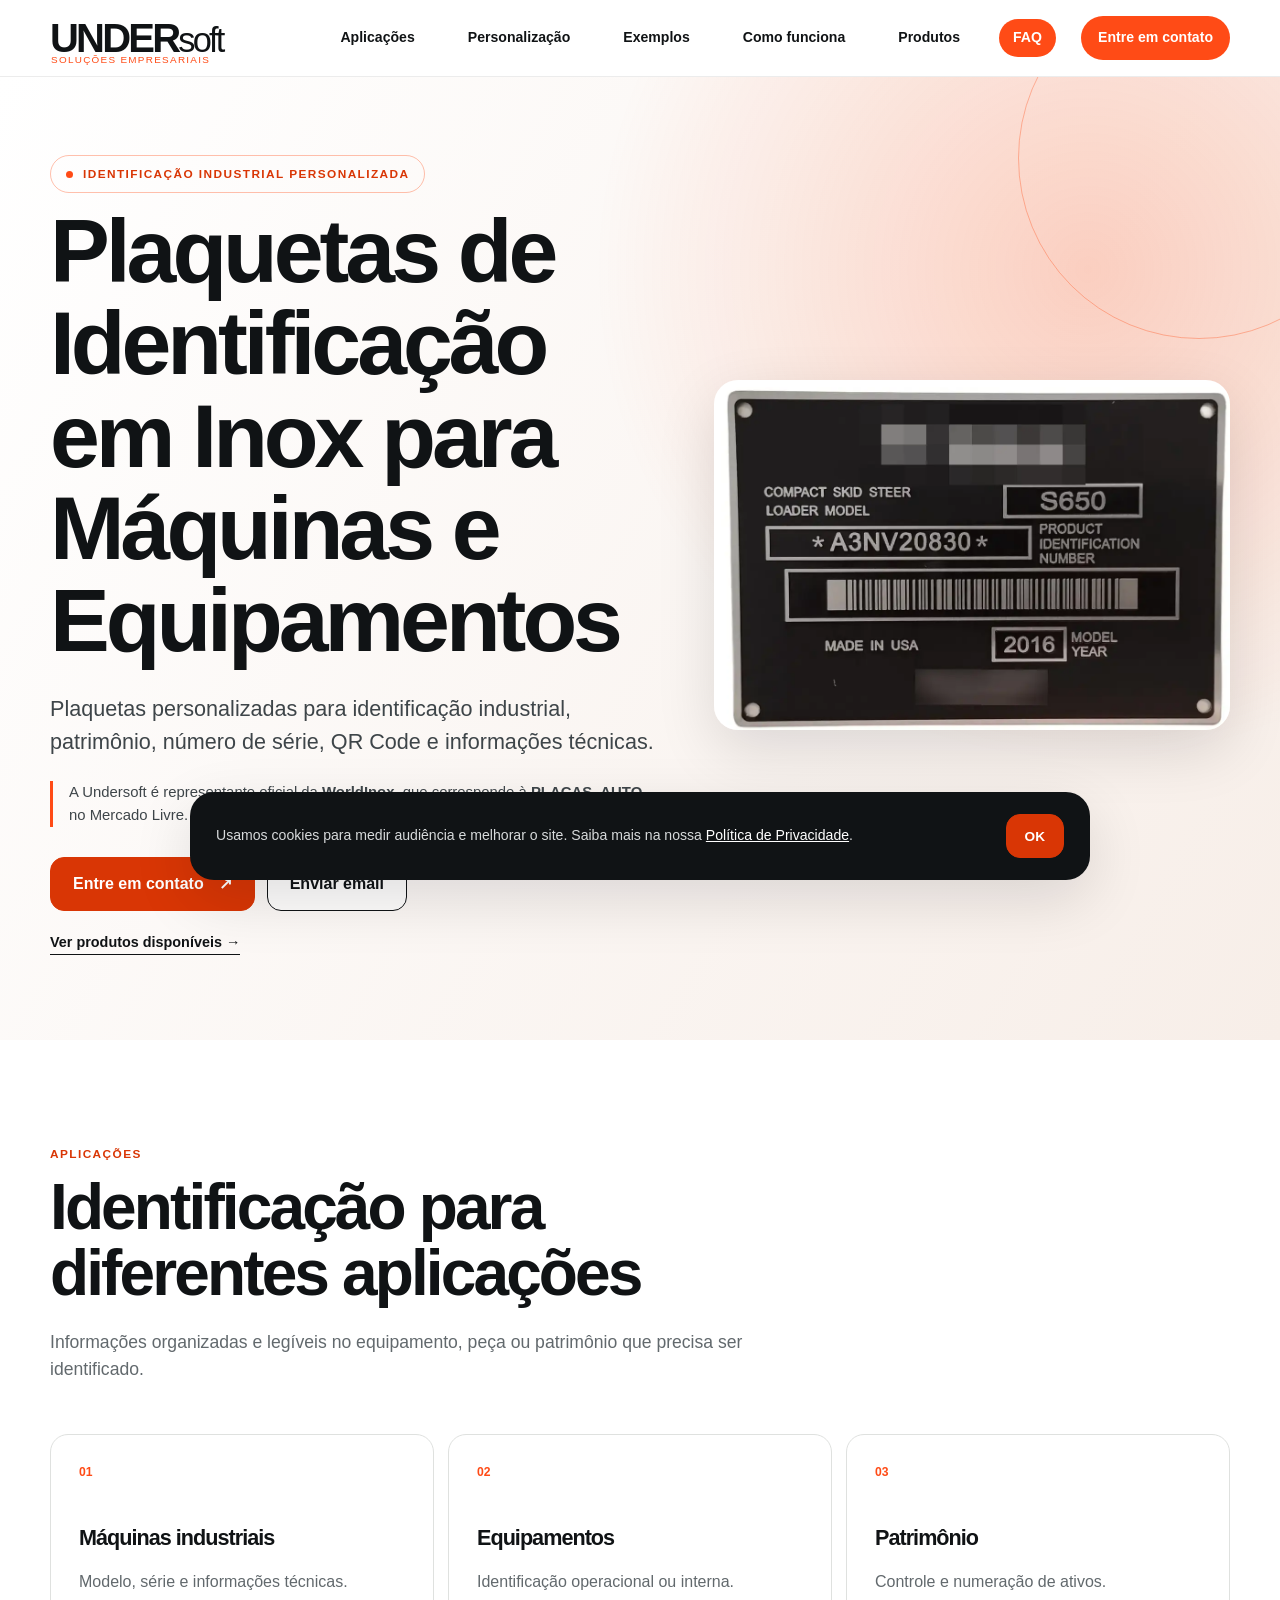
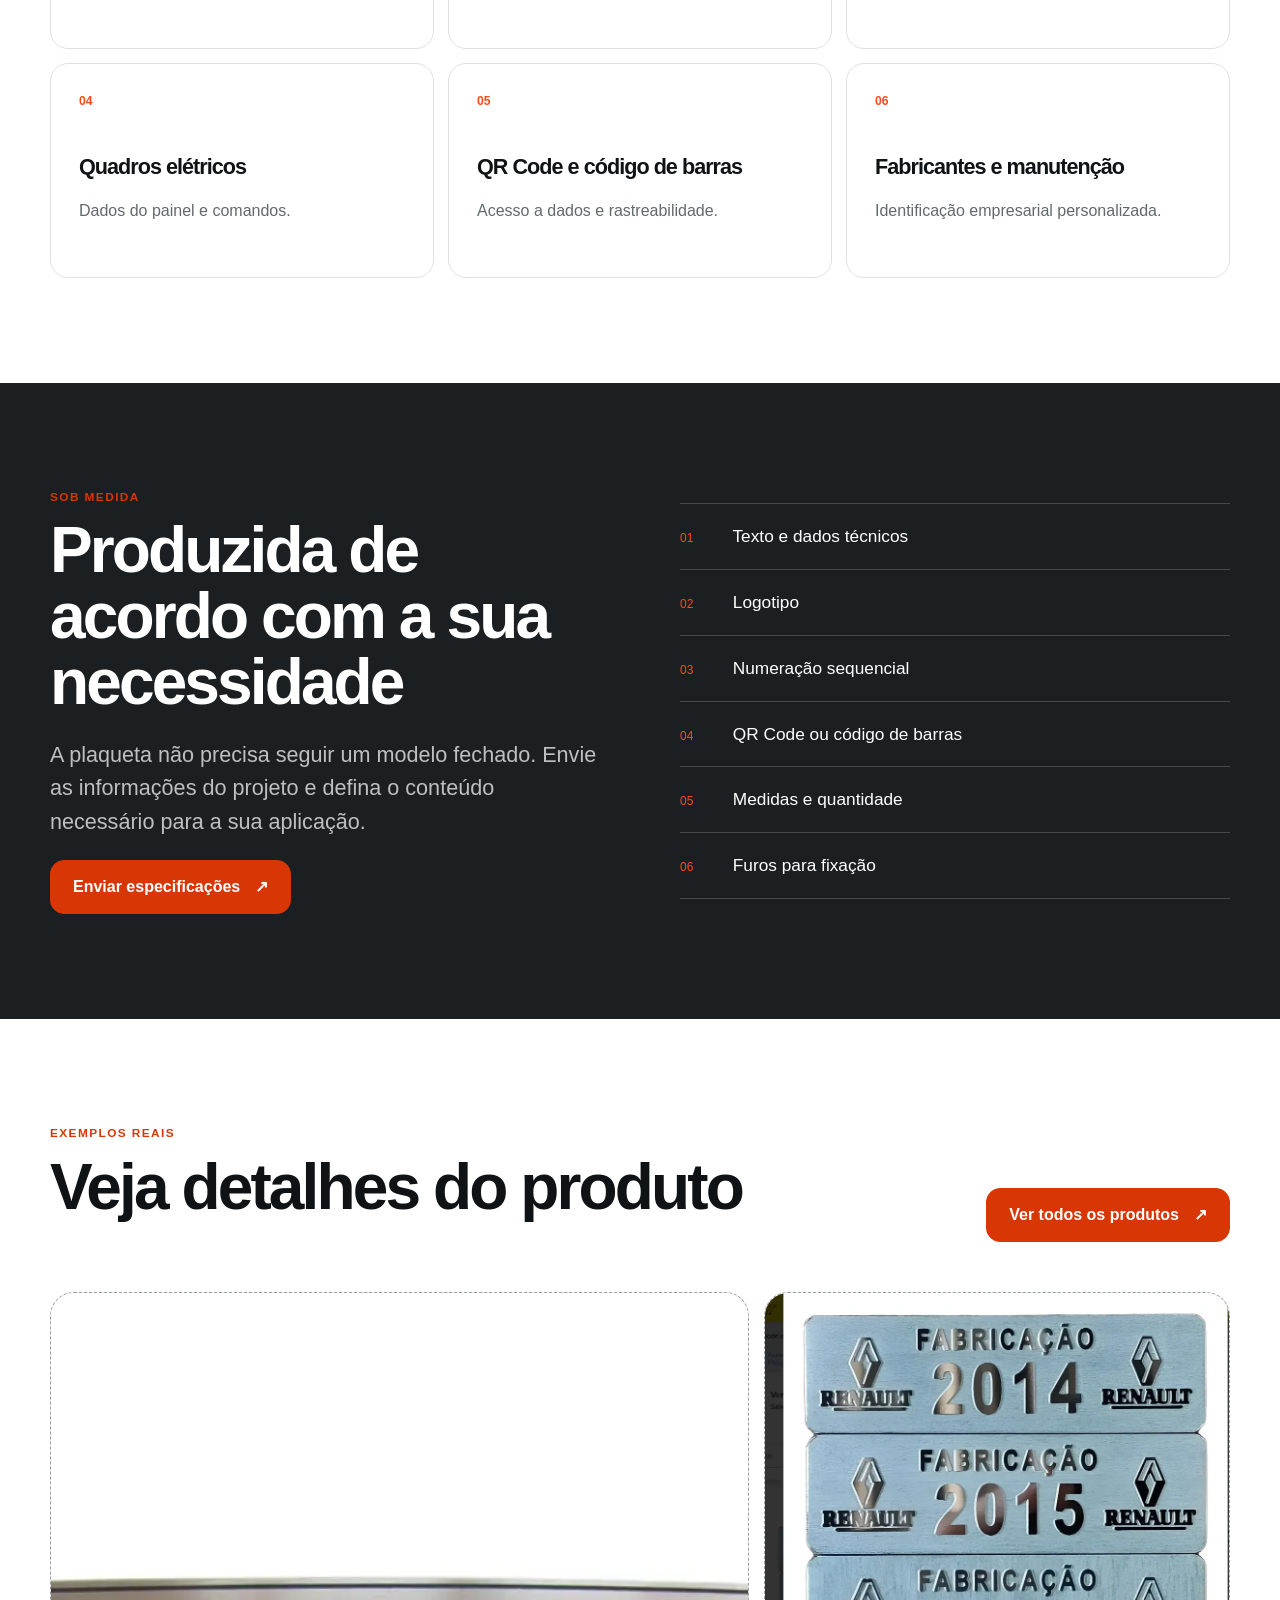
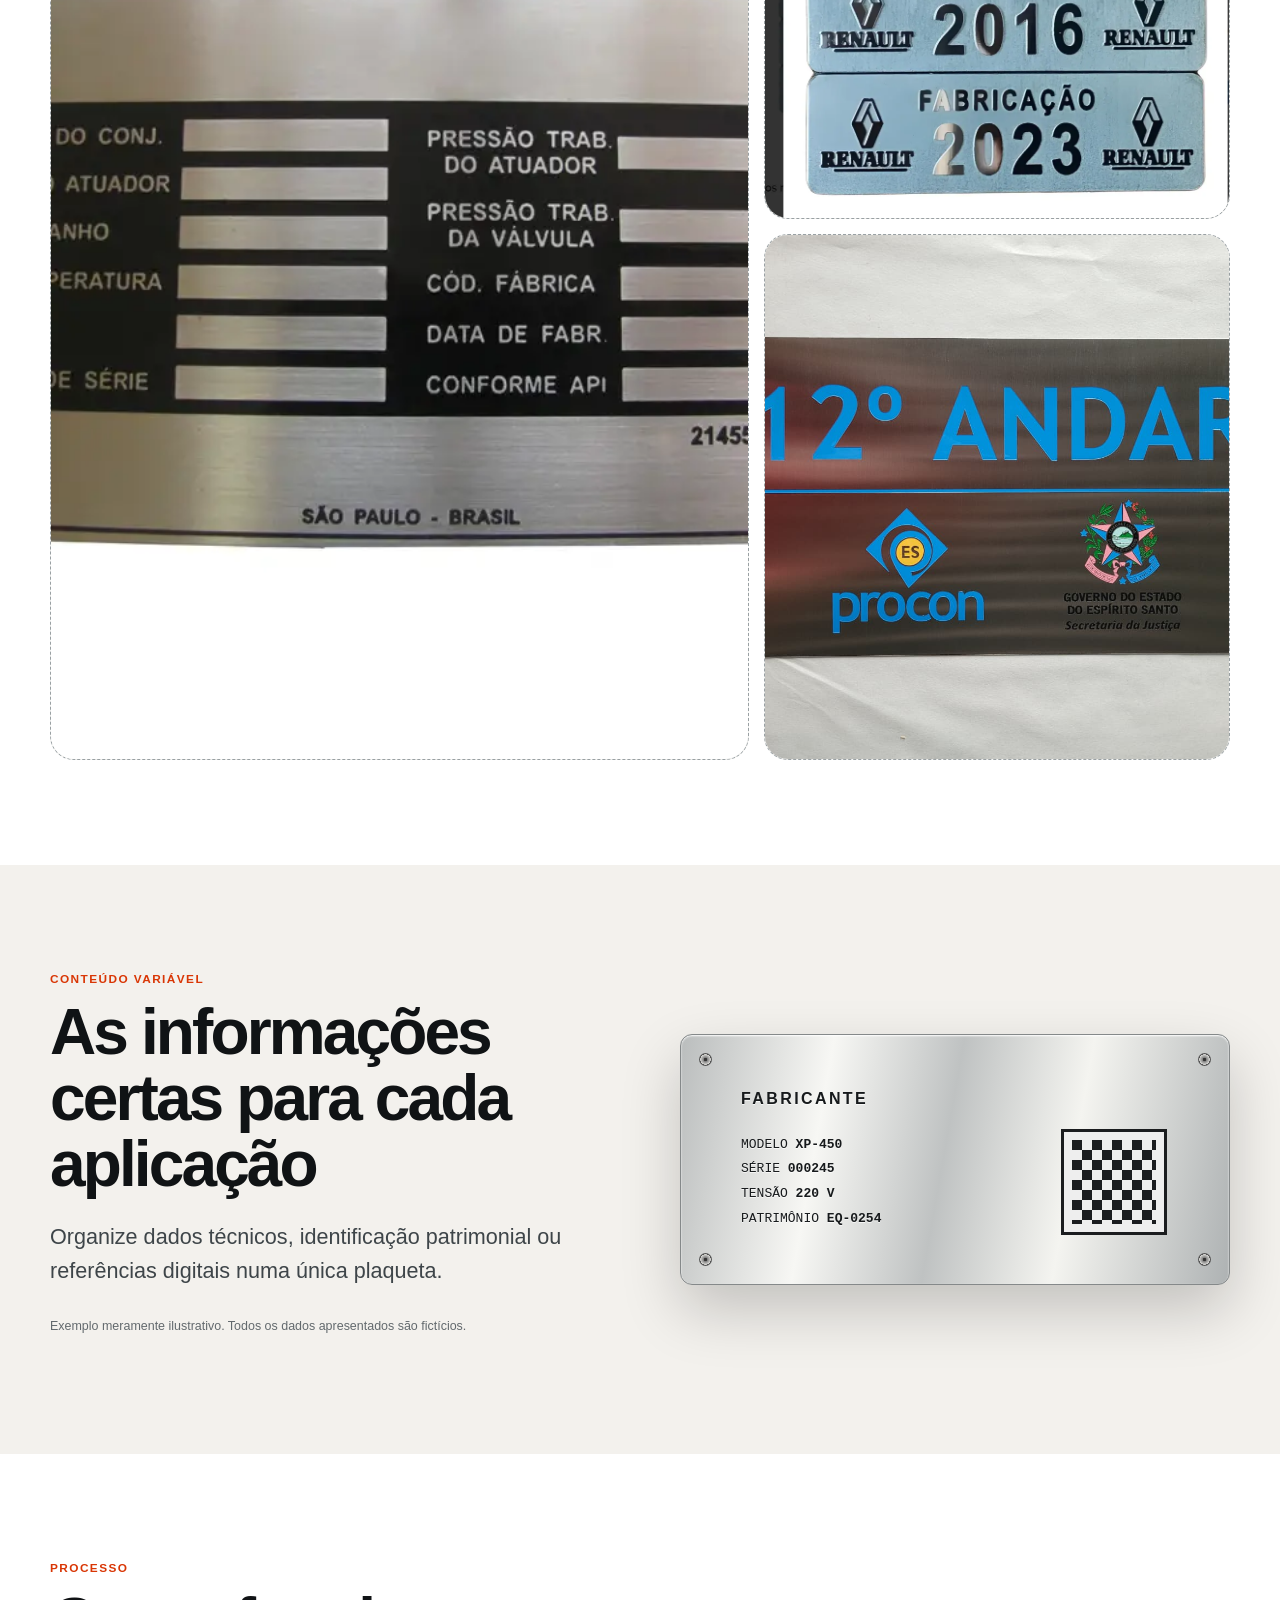
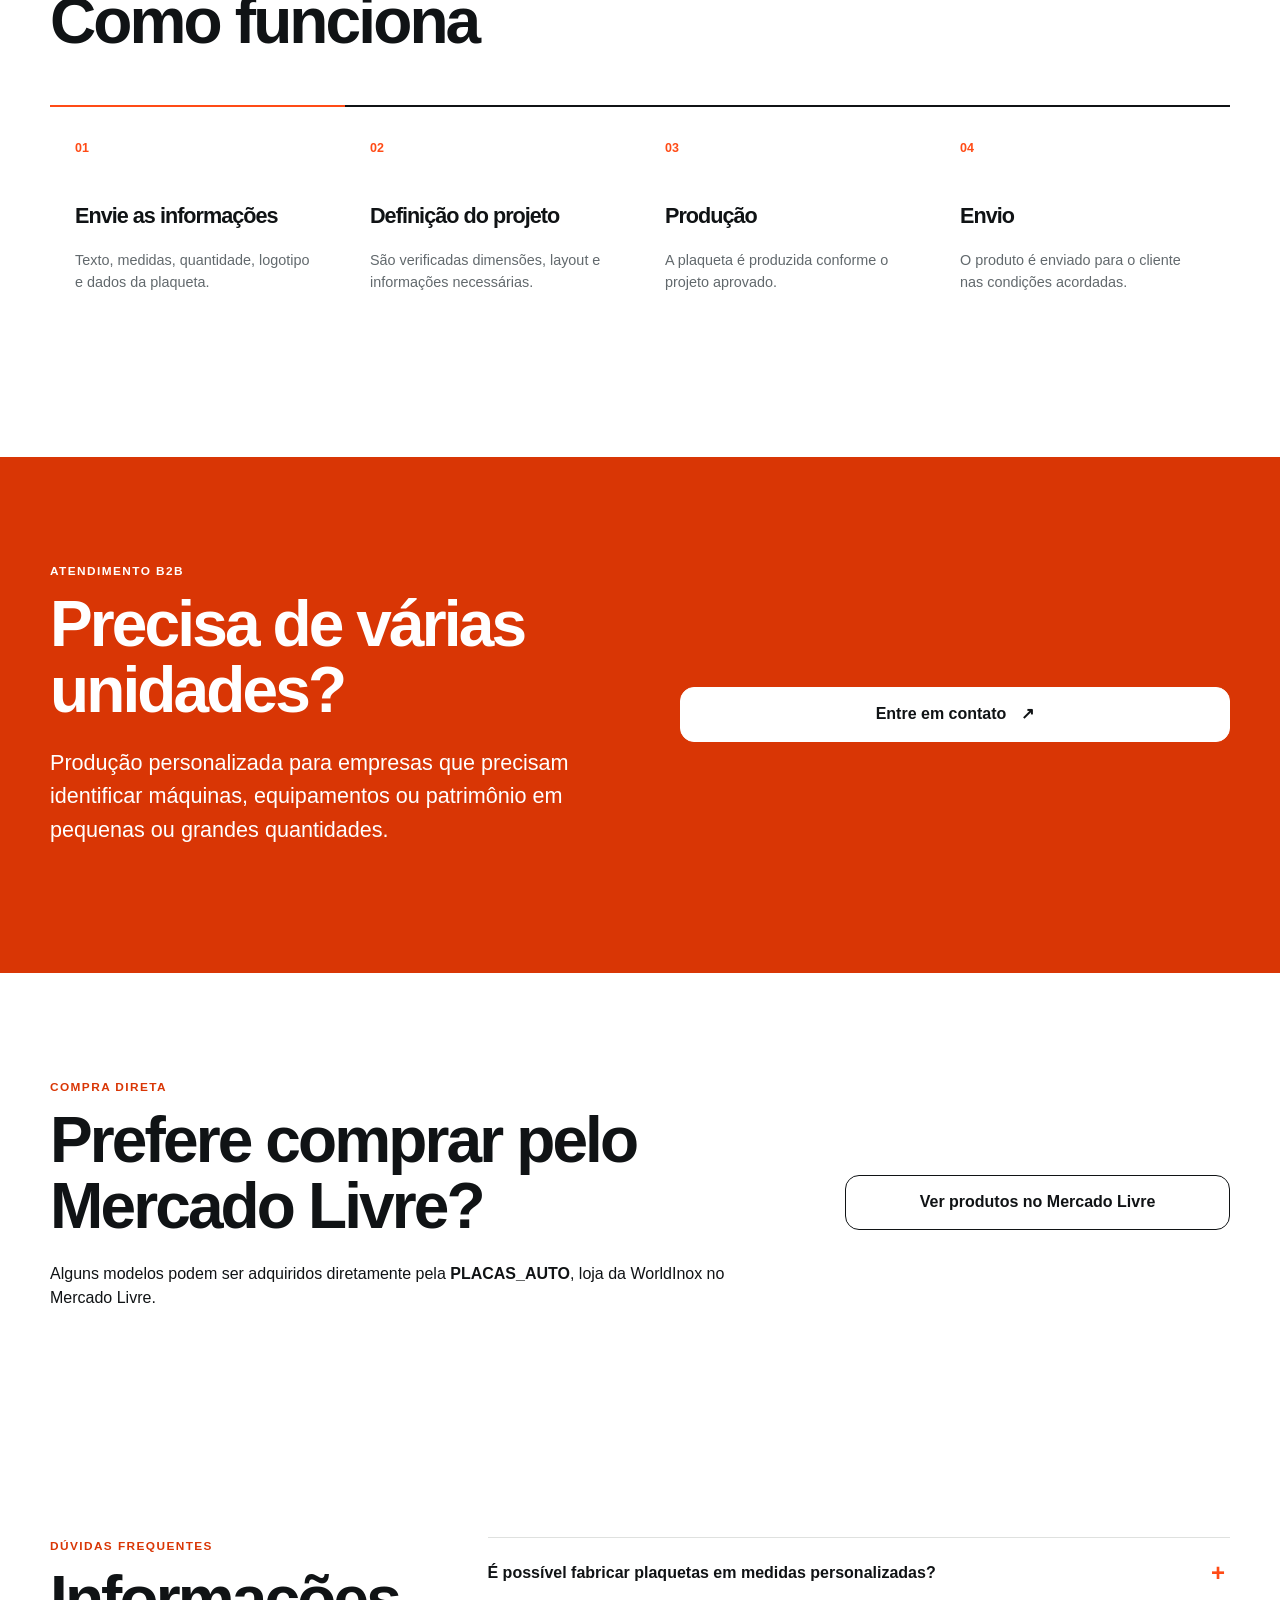
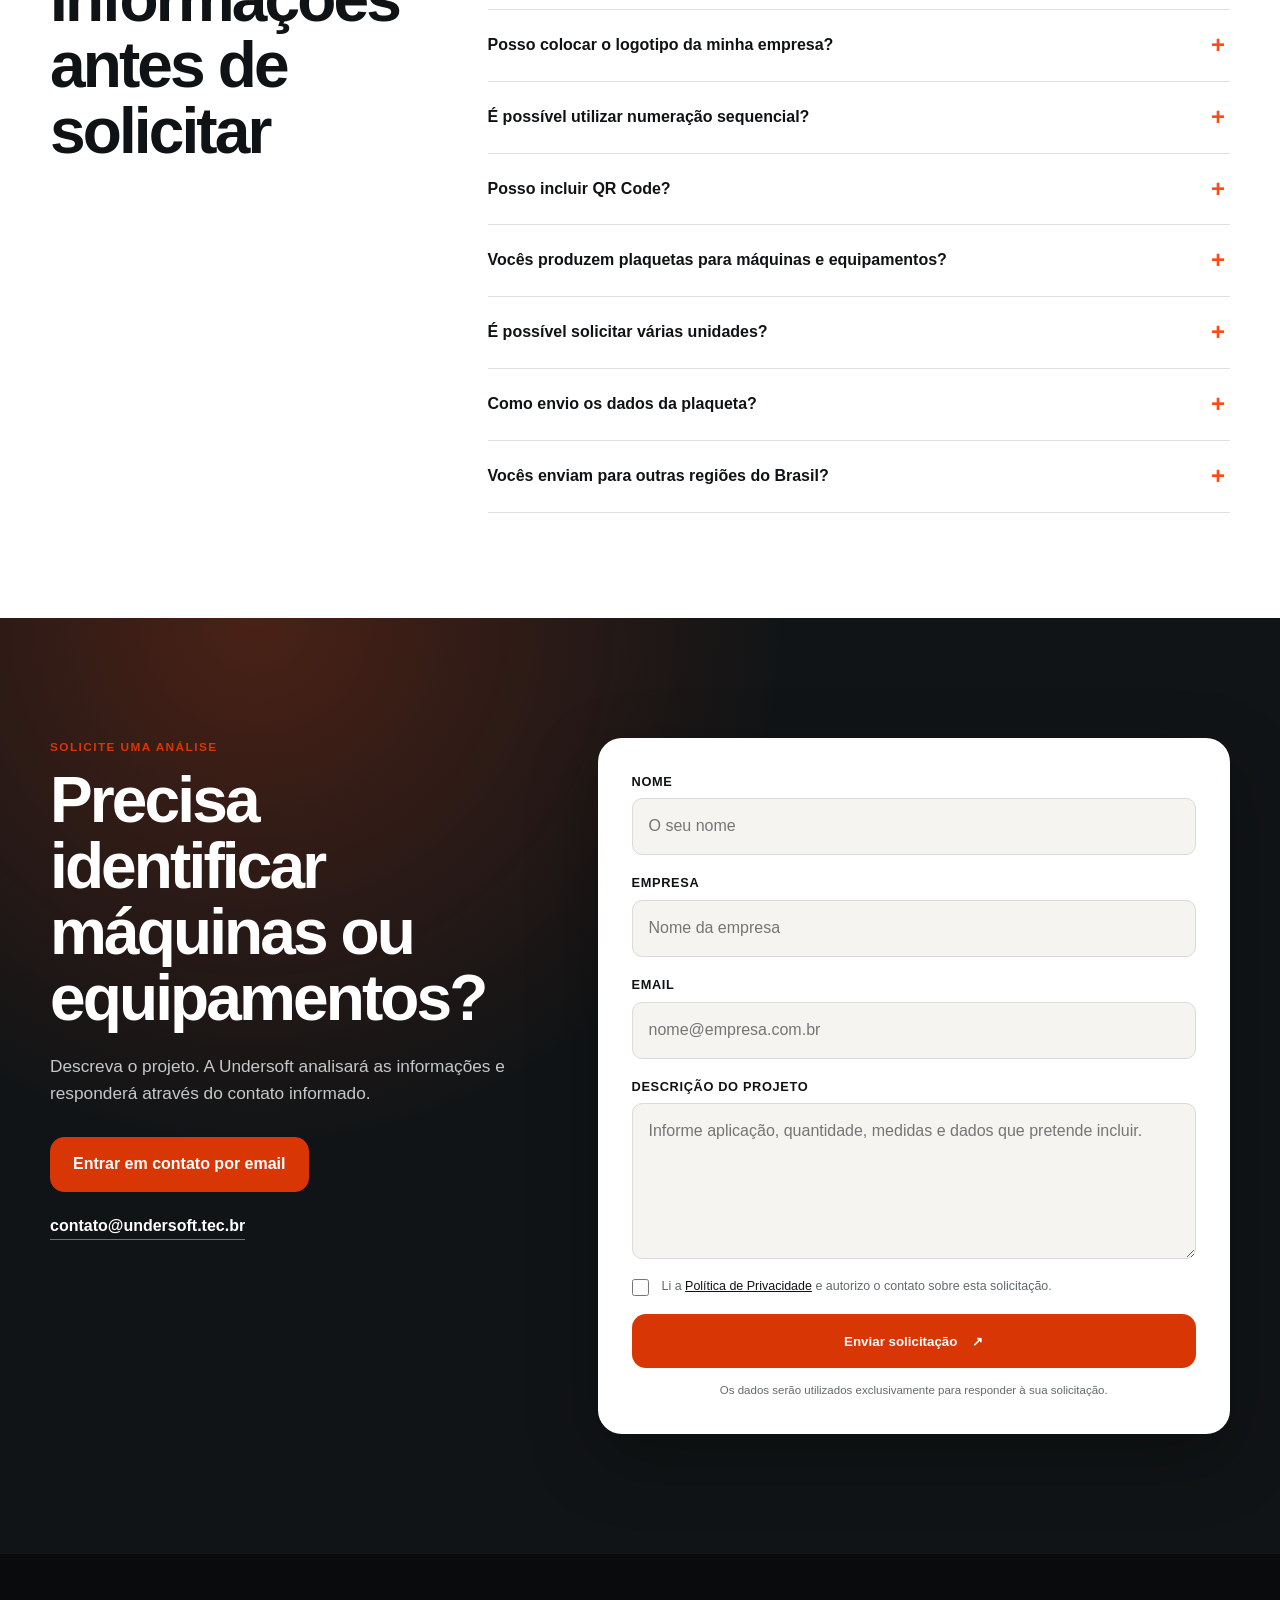
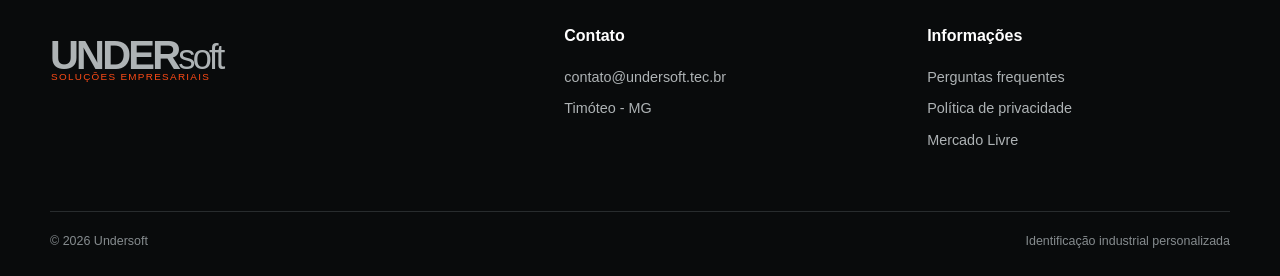
==== commit 60da3c8e: "Adiciona botao para pagina de produtos e destaque de secao/pagina atual no menu Inclui botao "Ver to" ====
--- a/index.html
+++ b/index.html
@@ -117,6 +117,9 @@
       <div class="container">
         <div class="section-head row">
           <div><p class="kicker">Exemplos reais</p><h2>Veja detalhes do produto</h2></div>
+          <div class="section-head-cta">
+            <a class="button primary" href="pages/produtos.html">Ver todos os produtos <span>↗</span></a>
+          </div>
         </div>
         <div class="gallery">
           <button class="photo-slot featured gallery-item" type="button">
--- a/assets/css/style.css
+++ b/assets/css/style.css
@@ -71,12 +71,27 @@
   border-bottom: 1px solid rgba(17, 20, 22, .08);
 }
 .nav-wrap { min-height: 76px; display: flex; align-items: center; justify-content: space-between; }
-.brand { position: relative; display: inline-flex; align-items: baseline; letter-spacing: -.07em; font-size: 1.5rem; }
+.brand { position: relative; display: inline-flex; align-items: baseline; letter-spacing: -.07em; font-size: 2.5rem; }
 .brand span { font-weight: 900; }
-.brand b { font-size: 1.3rem; font-weight: 400; }
-.brand small { position: absolute; top: 28px; left: 1px; color: var(--orange); font-size: .53rem; letter-spacing: .13em; text-transform: uppercase; white-space: nowrap; }
+.brand b { font-size: 2.15rem; font-weight: 400; }
+.brand small { position: absolute; top: 45px; left: 1px; color: var(--orange); font-size: .62rem; letter-spacing: .13em; text-transform: uppercase; white-space: nowrap; }
 .site-header nav { display: flex; align-items: center; gap: 25px; font-size: .88rem; font-weight: 650; }
-.nav-cta { padding: 11px 17px; color: #fff; background: var(--ink); border-radius: 999px; }
+.site-header nav a:not(.nav-cta) { padding: 8px 14px; border-radius: 999px; transition: background-color .3s ease, color .3s ease; }
+.site-header nav a:not(.nav-cta):hover {
+  color: var(--ink);
+  background: var(--orange);
+}
+.site-header nav a.active:not(.nav-cta),
+.site-header nav a[aria-current="page"]:not(.nav-cta) {
+  color: #fff;
+  background: var(--orange);
+  animation: nav-active-in .35s ease;
+}
+@keyframes nav-active-in {
+  from { opacity: .4; transform: translateY(-3px); }
+  to { opacity: 1; transform: translateY(0); }
+}
+.nav-cta { padding: 11px 17px; color: #fff; background: var(--orange); border-radius: 999px; }
 .menu-toggle { display: none; padding: 12px; background: transparent; border: 0; }
 .menu-toggle span { display: block; width: 24px; height: 2px; margin: 5px; background: var(--ink); }
 
@@ -131,6 +146,7 @@
 .section-head { max-width: 760px; margin-bottom: 50px; }
 .section-head > p:last-child { color: var(--muted); font-size: 1.1rem; }
 .section-head.row { max-width: none; display: grid; grid-template-columns: 1fr .6fr; align-items: end; gap: 40px; }
+.section-head-cta { justify-self: end; }
 .card-grid { display: grid; grid-template-columns: repeat(3, 1fr); gap: 14px; }
 .card-grid article { min-height: 215px; padding: 28px; background: #fff; border: 1px solid var(--line); border-radius: 18px; transition: .2s; }
 .card-grid article:hover { border-color: var(--orange); transform: translateY(-4px); }
@@ -221,6 +237,8 @@
 .footer-grid > div { display: flex; flex-direction: column; gap: 9px; }
 .footer-grid strong { margin-bottom: 8px; }
 .footer-grid a, .footer-grid span { color: #aeb3b5; font-size: .9rem; }
+.footer-grid .brand { font-size: 2.5rem; }
+.footer-grid .brand span { font-size: 1em; }
 .inverse small { color: var(--orange); }
 .copyright { display: flex; justify-content: space-between; margin-top: 60px; padding-top: 20px; color: #868c8f; font-size: .78rem; border-top: 1px solid #282c2e; }
 
@@ -233,6 +251,7 @@
   .hero-photo { min-height: 360px; }
   .card-grid { grid-template-columns: repeat(2, 1fr); }
   .section-head.row { grid-template-columns: 1fr; }
+  .section-head-cta { justify-self: start; }
   .steps { grid-template-columns: repeat(2, 1fr); }
   .gallery .featured { min-height: 420px; }
   .compact { gap: 35px; }
@@ -241,6 +260,10 @@
 
 @media (max-width: 600px) {
   .container { width: min(calc(100% - 28px), 1180px); }
+  .brand { font-size: 1.7rem; }
+  .brand b { font-size: 1.45rem; }
+  .brand small { top: 32px; }
+  .footer-grid .brand { font-size: 1.7rem; }
   h1 { font-size: 2.55rem; }
   .hero { padding: 50px 0 60px; }
   .section { padding: 75px 0; }
@@ -266,7 +289,7 @@
 
 @media (prefers-reduced-motion: reduce) {
   html { scroll-behavior: auto; }
-  *, *::before, *::after { transition-duration: .01ms !important; }
+  *, *::before, *::after { transition-duration: .01ms !important; animation-duration: .01ms !important; }
 }
 
 @media (max-width: 600px) {
@@ -413,6 +436,7 @@
 .tag { padding: 4px 11px; color: var(--orange-dark); font-size: .72rem; font-weight: 750; background: rgba(255, 75, 22, .1); border-radius: 999px; }
 .tag.muted { color: var(--muted); background: var(--soft); }
 .product-specs { display: grid; gap: 4px; padding: 0; margin: 0; list-style: none; color: var(--muted); font-size: .86rem; }
+.product-specs .stars { color: var(--orange-dark); font-weight: 800; }
 .product-row-cta { display: flex; }
 .product-row-cta .button { white-space: nowrap; }
 .product-empty { padding: 40px; color: var(--muted); text-align: center; background: var(--soft); border-radius: 18px; }
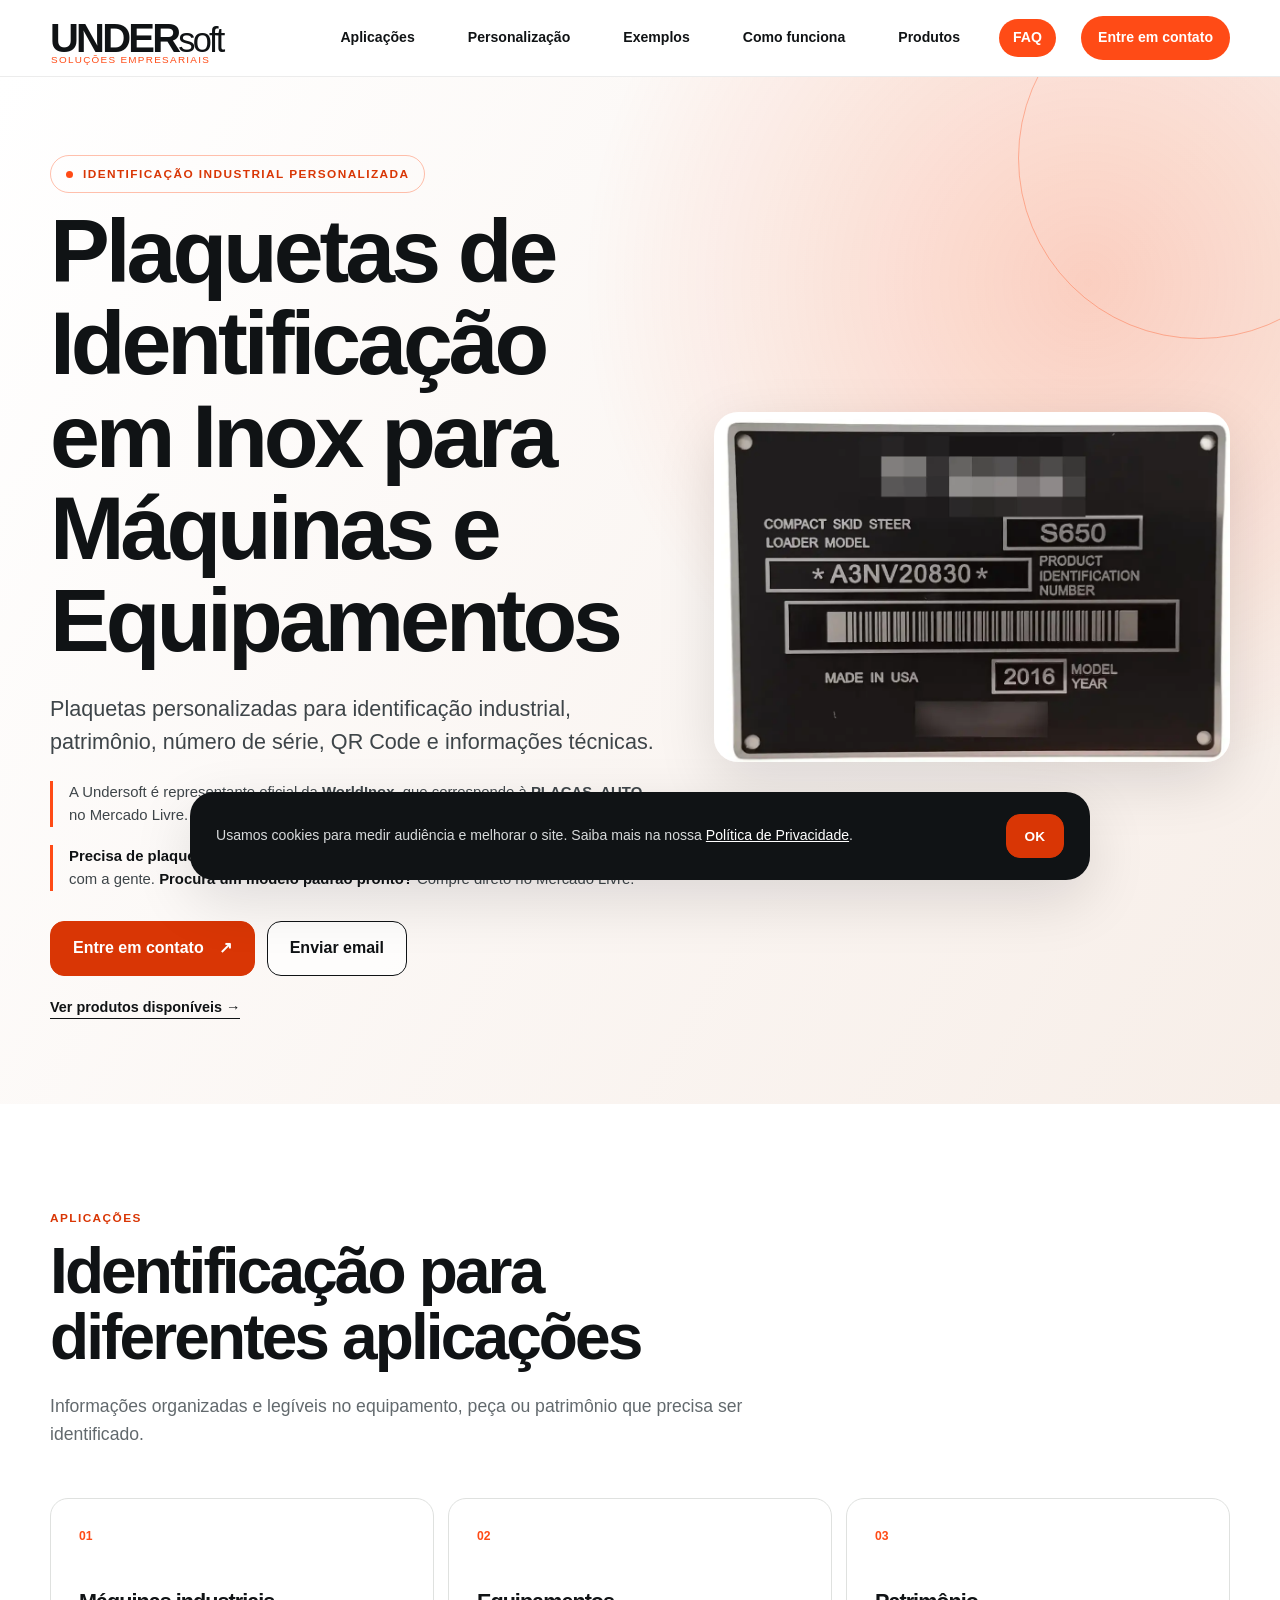
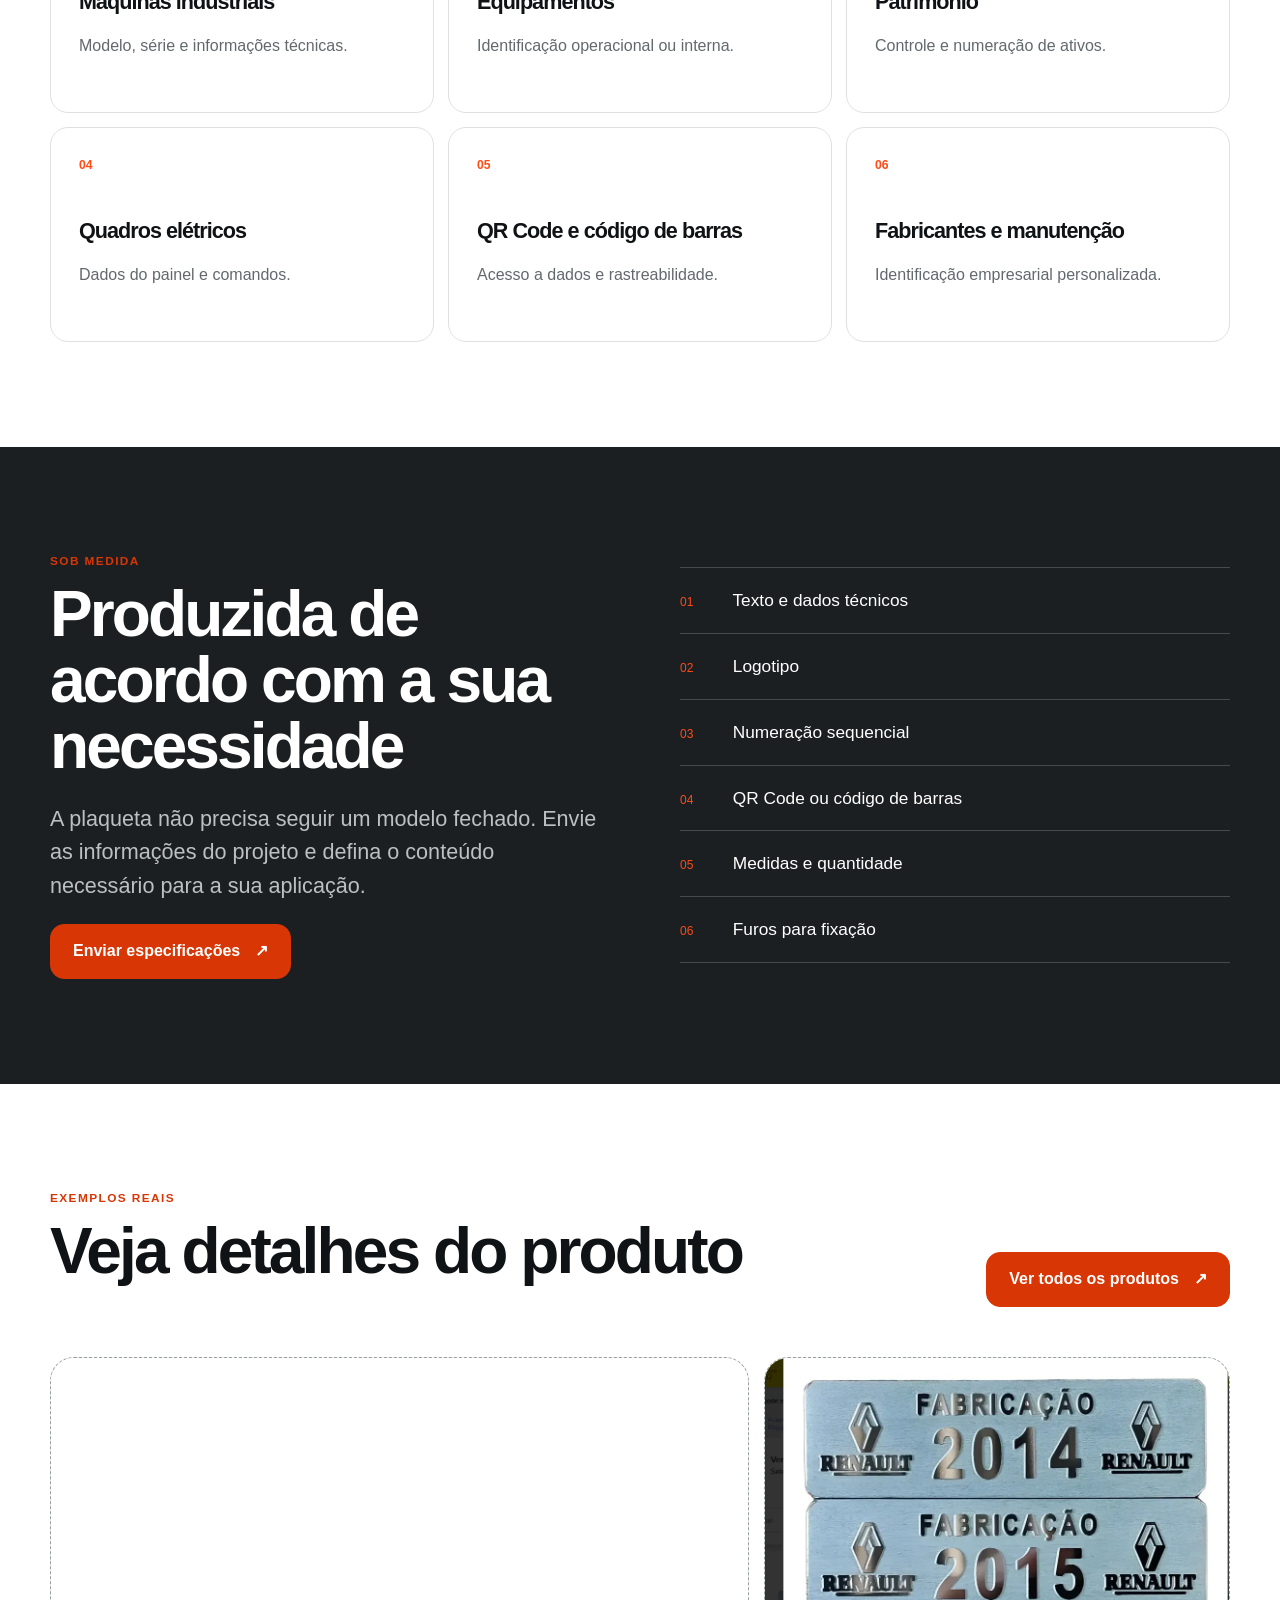
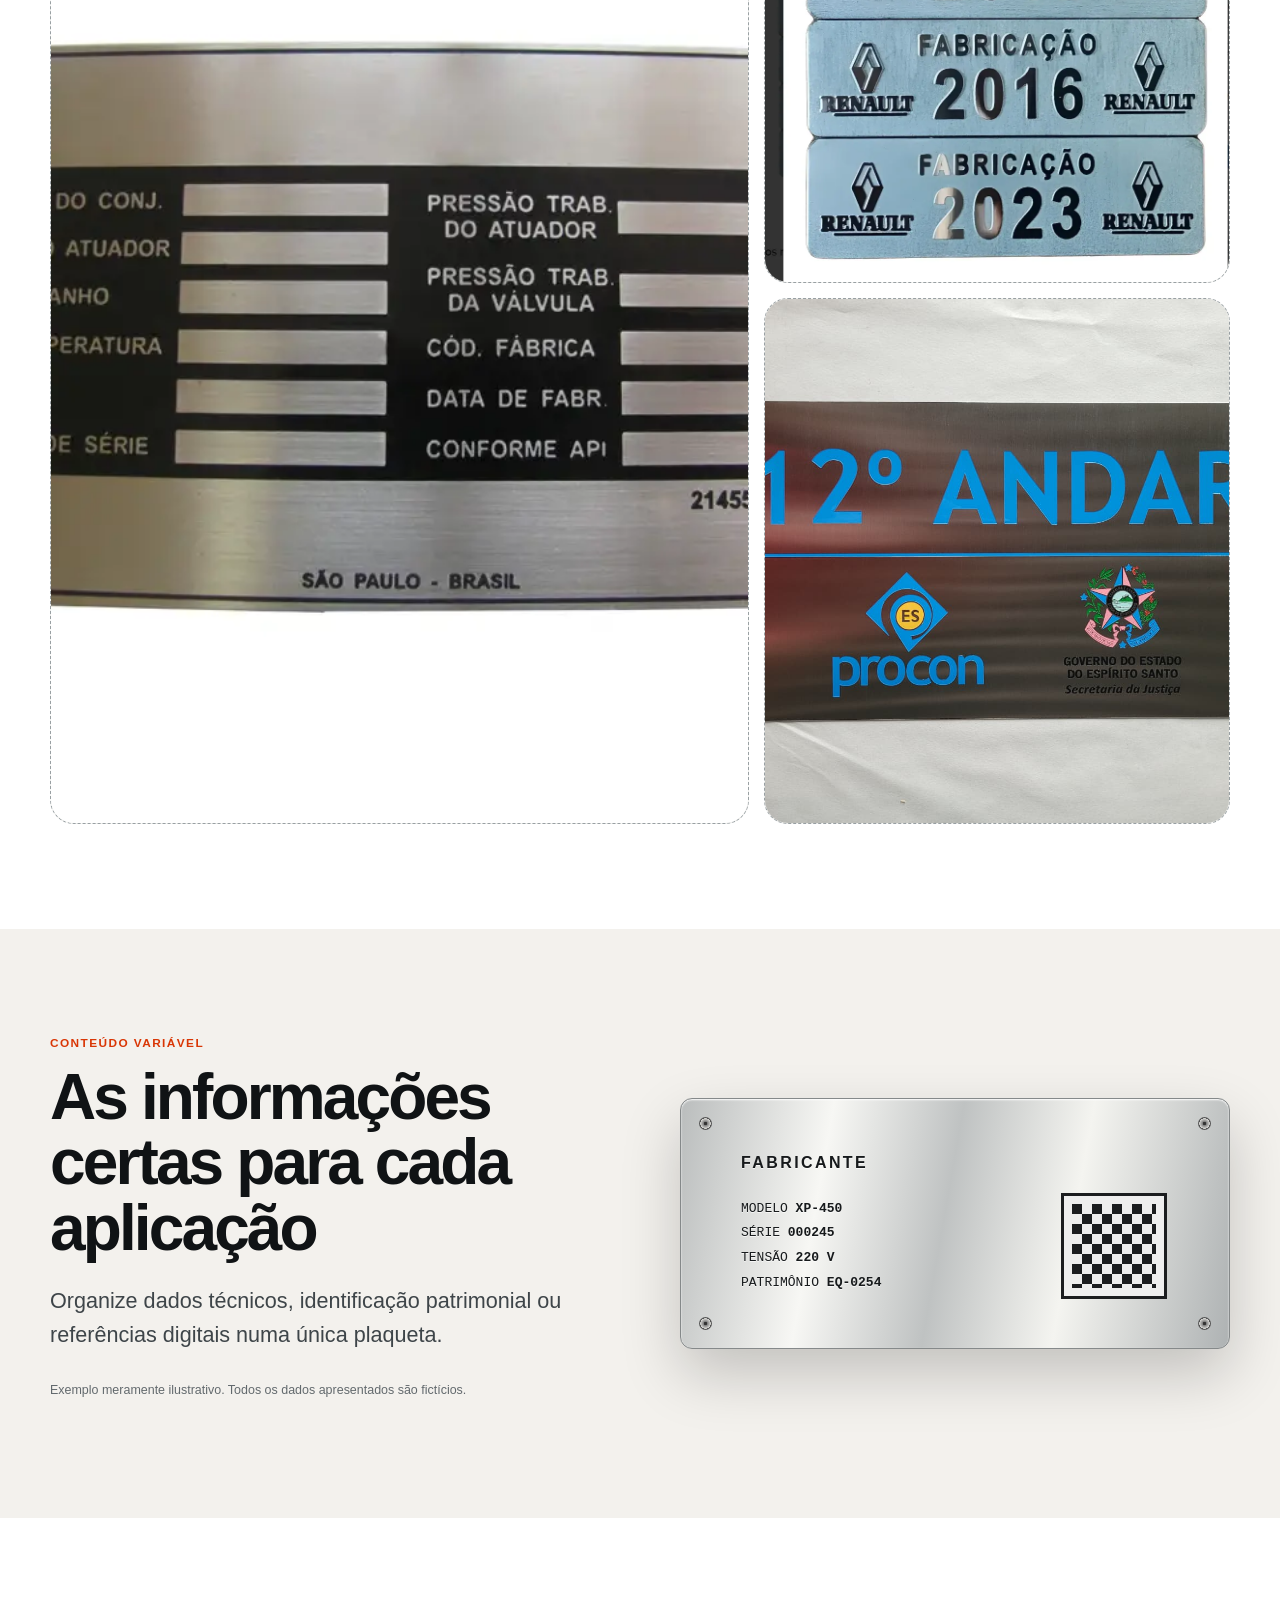
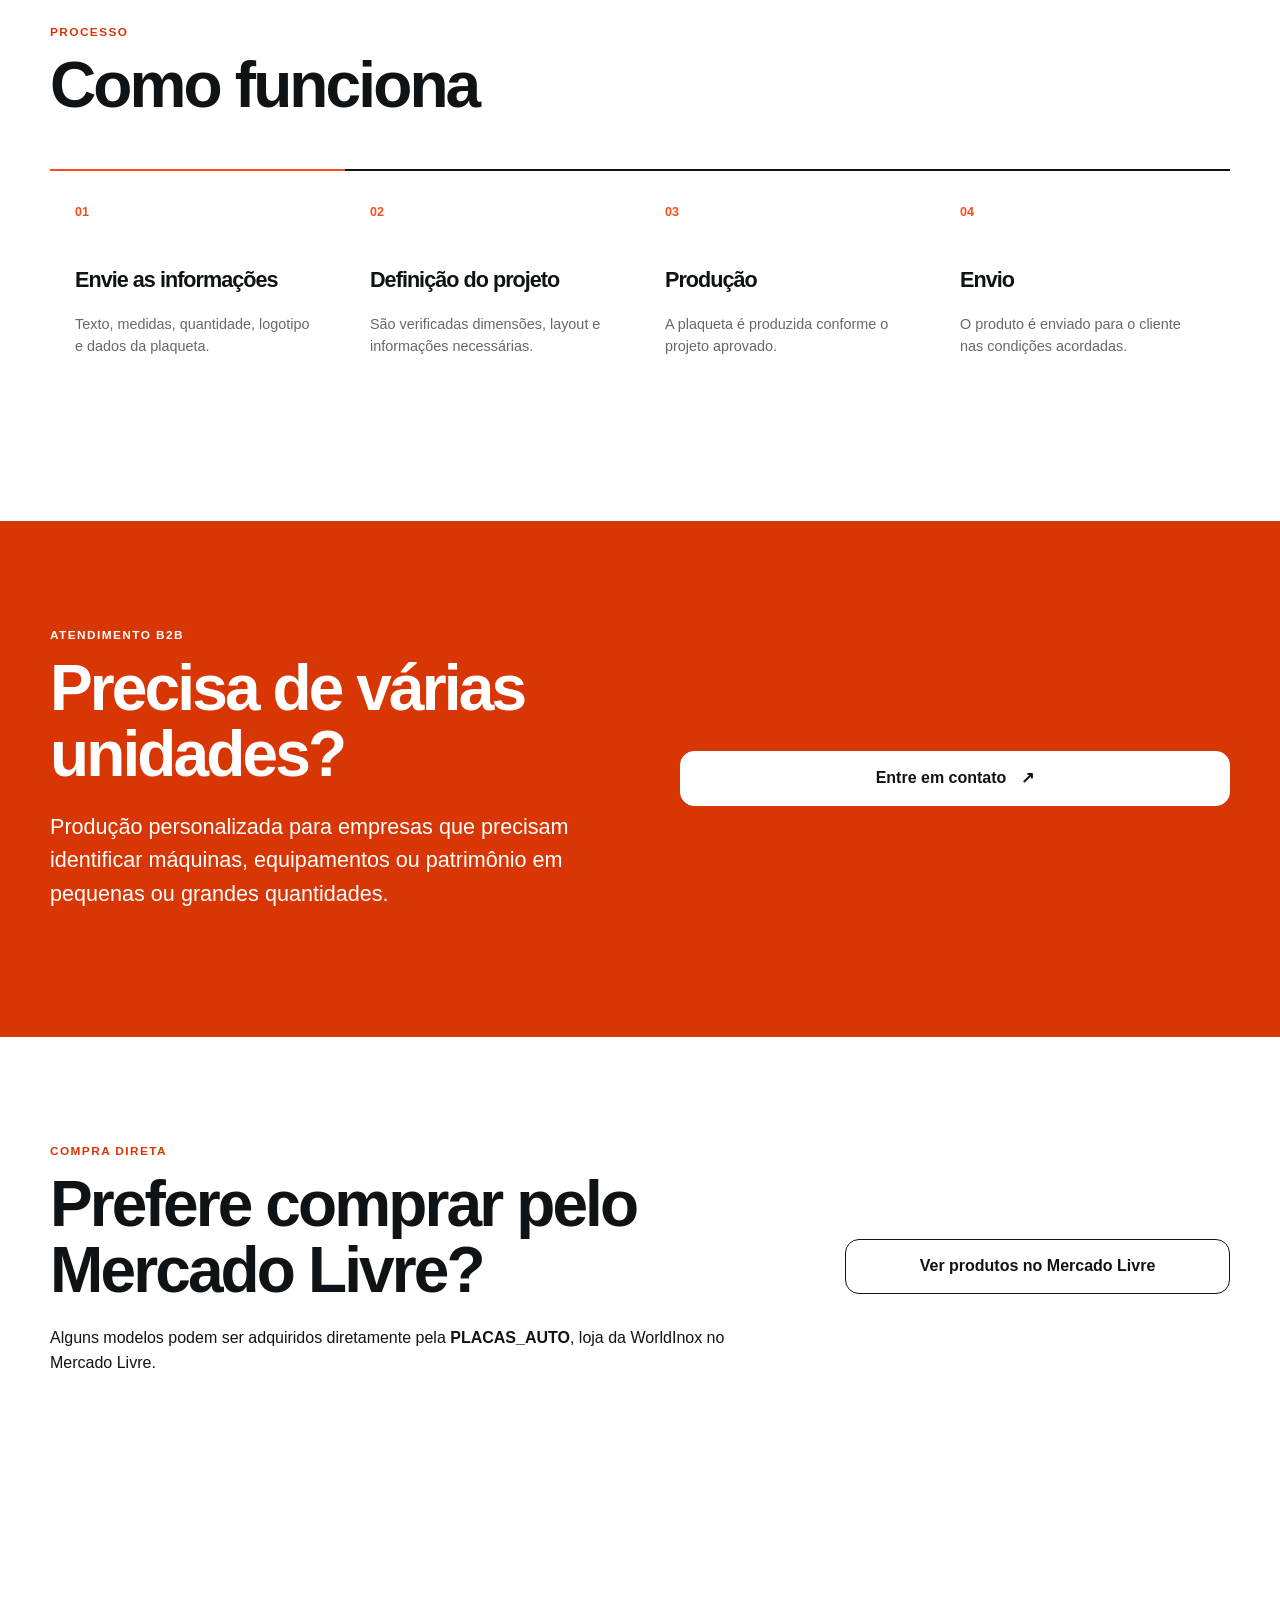
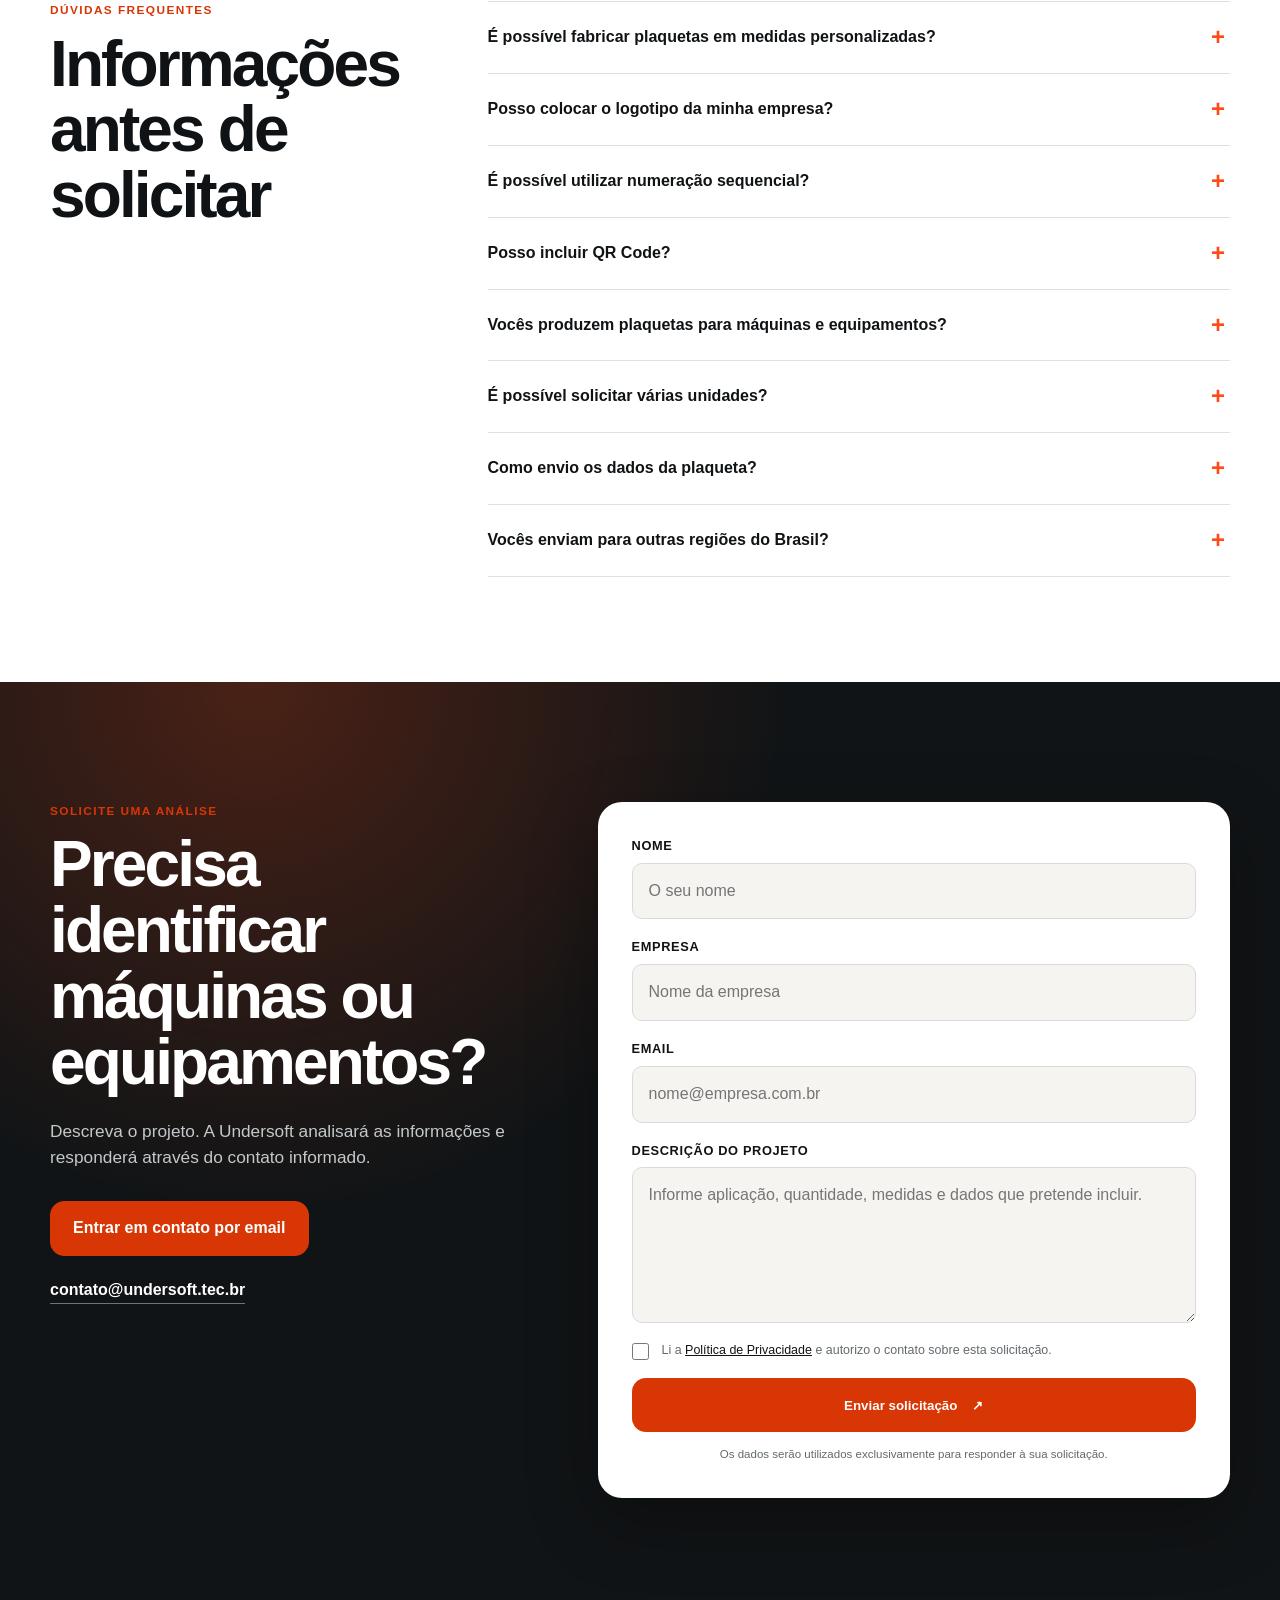
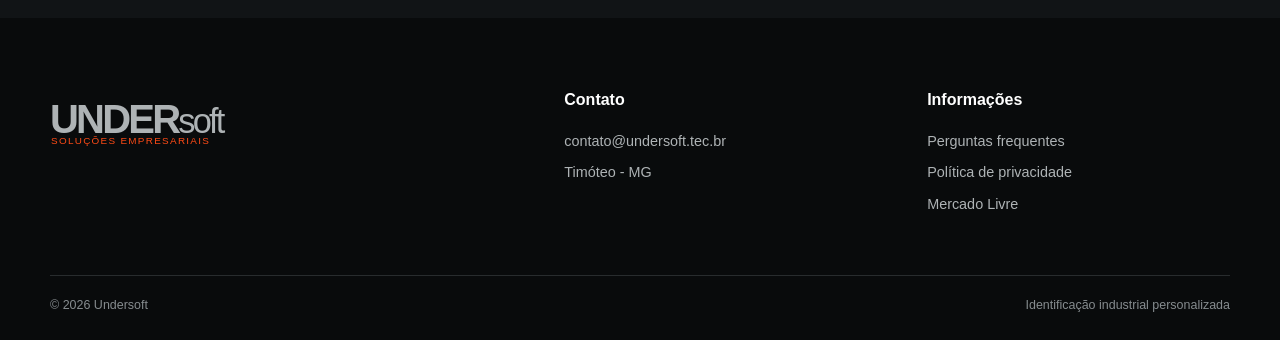
==== commit 01163250: "Adiciona texto de segmentacao no hero e atualiza link de afiliado Novo paragrafo no hero da home aju" ====
--- a/index.html
+++ b/index.html
@@ -21,6 +21,9 @@
   <meta name="twitter:image" content="https://www.undersoft.tec.br/assets/img/image6.webp">
   <link rel="stylesheet" href="assets/css/style.css">
  
+  <script type="application/ld+json">
+    {"@context":"https://schema.org","@type":["Organization","LocalBusiness"],"name":"Undersoft","url":"https://www.undersoft.tec.br/","logo":"https://www.undersoft.tec.br/assets/img/favicon.png","image":"https://www.undersoft.tec.br/assets/img/favicon.png","email":"contato@undersoft.tec.br","address":{"@type":"PostalAddress","addressLocality":"Timóteo","addressRegion":"MG","addressCountry":"BR"}}
+  </script>
   <script type="application/ld+json">
     {"@context":"https://schema.org","@type":"Service","name":"Plaquetas de identificação em inox personalizadas","description":"Produção personalizada de plaquetas de identificação para máquinas, equipamentos e patrimônio.","provider":{"@type":"Organization","name":"Undersoft","email":"contato@undersoft.tec.br","address":{"@type":"PostalAddress","addressLocality":"Timóteo","addressRegion":"MG","addressCountry":"BR"},"url":"https://www.undersoft.tec.br/"},"serviceType":"Identificação industrial personalizada"}
   </script>
@@ -58,11 +61,12 @@
           <h1>Plaquetas de Identificação em Inox para Máquinas e Equipamentos</h1>
           <p class="lead">Plaquetas personalizadas para identificação industrial, patrimônio, número de série, QR Code e informações técnicas.</p>
           <p class="representation">A Undersoft é representante oficial da <strong>WorldInox</strong>, que corresponde à <strong>PLACAS_AUTO</strong> no Mercado Livre.</p>
+          <p class="segmentation"><strong>Precisa de plaqueta personalizada</strong> — com seus dados, logotipo ou numeração? Fale com a gente. <strong>Procura um modelo padrão pronto?</strong> Compre direto no Mercado Livre.</p>
           <div class="actions">
             <a class="button primary js-contact" href="#contato">Entre em contato <span>↗</span></a>
             <a class="button secondary js-email" href="mailto:contato@undersoft.tec.br">Enviar email</a>
           </div>
-          <a class="text-link js-marketplace" href="https://lista.mercadolivre.com.br/_CustId_1618539763?item_id=MLB4008885831&amp;category_id=MLB22714&amp;seller_id=1618539763&amp;client=recoview-selleritems&amp;recos_listing=true#origin=pdp&amp;component=seller&amp;typeSeller=classic">Ver produtos disponíveis →</a>
+          <a class="text-link js-marketplace-hero" href="https://meli.la/2hQsdUY" target="_blank" rel="noopener sponsored">Ver produtos disponíveis →</a>
         </div>
         <div class="hero-photo">
           <img
--- a/assets/css/style.css
+++ b/assets/css/style.css
@@ -108,6 +108,8 @@
 .eyebrow i { width: 7px; height: 7px; background: var(--orange); border-radius: 50%; }
 .lead, .large { max-width: 680px; color: #3e4549; font-size: clamp(1.08rem, 2vw, 1.35rem); }
 .representation { max-width: 680px; margin: 22px 0 0; padding-left: 16px; color: #3e4549; font-size: .93rem; border-left: 3px solid var(--orange); }
+.segmentation { max-width: 680px; margin: 18px 0 0; padding-left: 16px; color: #3e4549; font-size: .93rem; border-left: 3px solid var(--orange); }
+.segmentation strong { color: var(--ink); }
 .actions { display: flex; flex-wrap: wrap; gap: 12px; margin-top: 30px; }
 .button {
   min-height: 54px;
@@ -413,8 +415,9 @@
 .filter-group legend { margin-bottom: 10px; padding: 0; color: var(--ink); font-size: .78rem; font-weight: 800; letter-spacing: .04em; text-transform: uppercase; }
 .filter-group label { display: flex; align-items: center; gap: 9px; padding: 6px 0; color: #3e4549; font-size: .92rem; cursor: pointer; }
 .filter-group input { width: 16px; height: 16px; accent-color: var(--orange); }
-
-.product-results-head { margin-bottom: 16px; color: var(--muted); font-size: .88rem; font-weight: 650; }
+.filters-footer, .filters-toggle, .filters-backdrop { display: none; }
+
+.product-results-head { margin-bottom: 16px; display: flex; align-items: center; justify-content: space-between; gap: 12px; color: var(--muted); font-size: .88rem; font-weight: 650; }
 .product-list { display: grid; gap: 14px; padding: 0; margin: 0; list-style: none; }
 .product-row {
   display: grid;
@@ -443,7 +446,48 @@
 
 @media (max-width: 900px) {
   .product-layout { grid-template-columns: 1fr; }
-  .filters { position: static; }
+
+  .filters-toggle { display: inline-flex; min-height: 44px; padding: 9px 16px; font-size: .82rem; white-space: nowrap; }
+
+  .filters {
+    position: fixed;
+    inset: auto 0 0 0;
+    top: auto;
+    z-index: 61;
+    max-height: 85vh;
+    display: flex;
+    flex-direction: column;
+    border-radius: 20px 20px 0 0;
+    box-shadow: var(--shadow);
+    transform: translateY(100%);
+    transition: transform .3s ease;
+    overflow-y: auto;
+  }
+  .filters.open { transform: translateY(0); }
+
+  .filters-footer {
+    display: block;
+    position: sticky;
+    bottom: -24px;
+    margin-bottom: -24px;
+    padding: 14px 0 24px;
+    background: var(--soft);
+    border-top: 1px solid var(--line);
+  }
+  .filters-apply { width: 100%; }
+
+  .filters-backdrop {
+    display: block;
+    position: fixed;
+    inset: 0;
+    z-index: 59;
+    background: rgba(0, 0, 0, .55);
+    opacity: 0;
+    visibility: hidden;
+    transition: opacity .25s ease, visibility .25s ease;
+  }
+  .filters-backdrop.active { opacity: 1; visibility: visible; }
+
   .product-row { grid-template-columns: 110px 1fr; }
   .product-row-cta { grid-column: 1 / -1; }
   .product-row-cta .button { width: 100%; }
@@ -583,5 +627,6 @@
 
 @media (max-width: 600px) {
   .cookie-banner { left: 12px; right: 12px; flex-direction: column; align-items: stretch; padding: 20px; }
+  .cookie-banner-text { flex: none; }
   .cookie-banner-actions .button { flex: 1; }
 }
